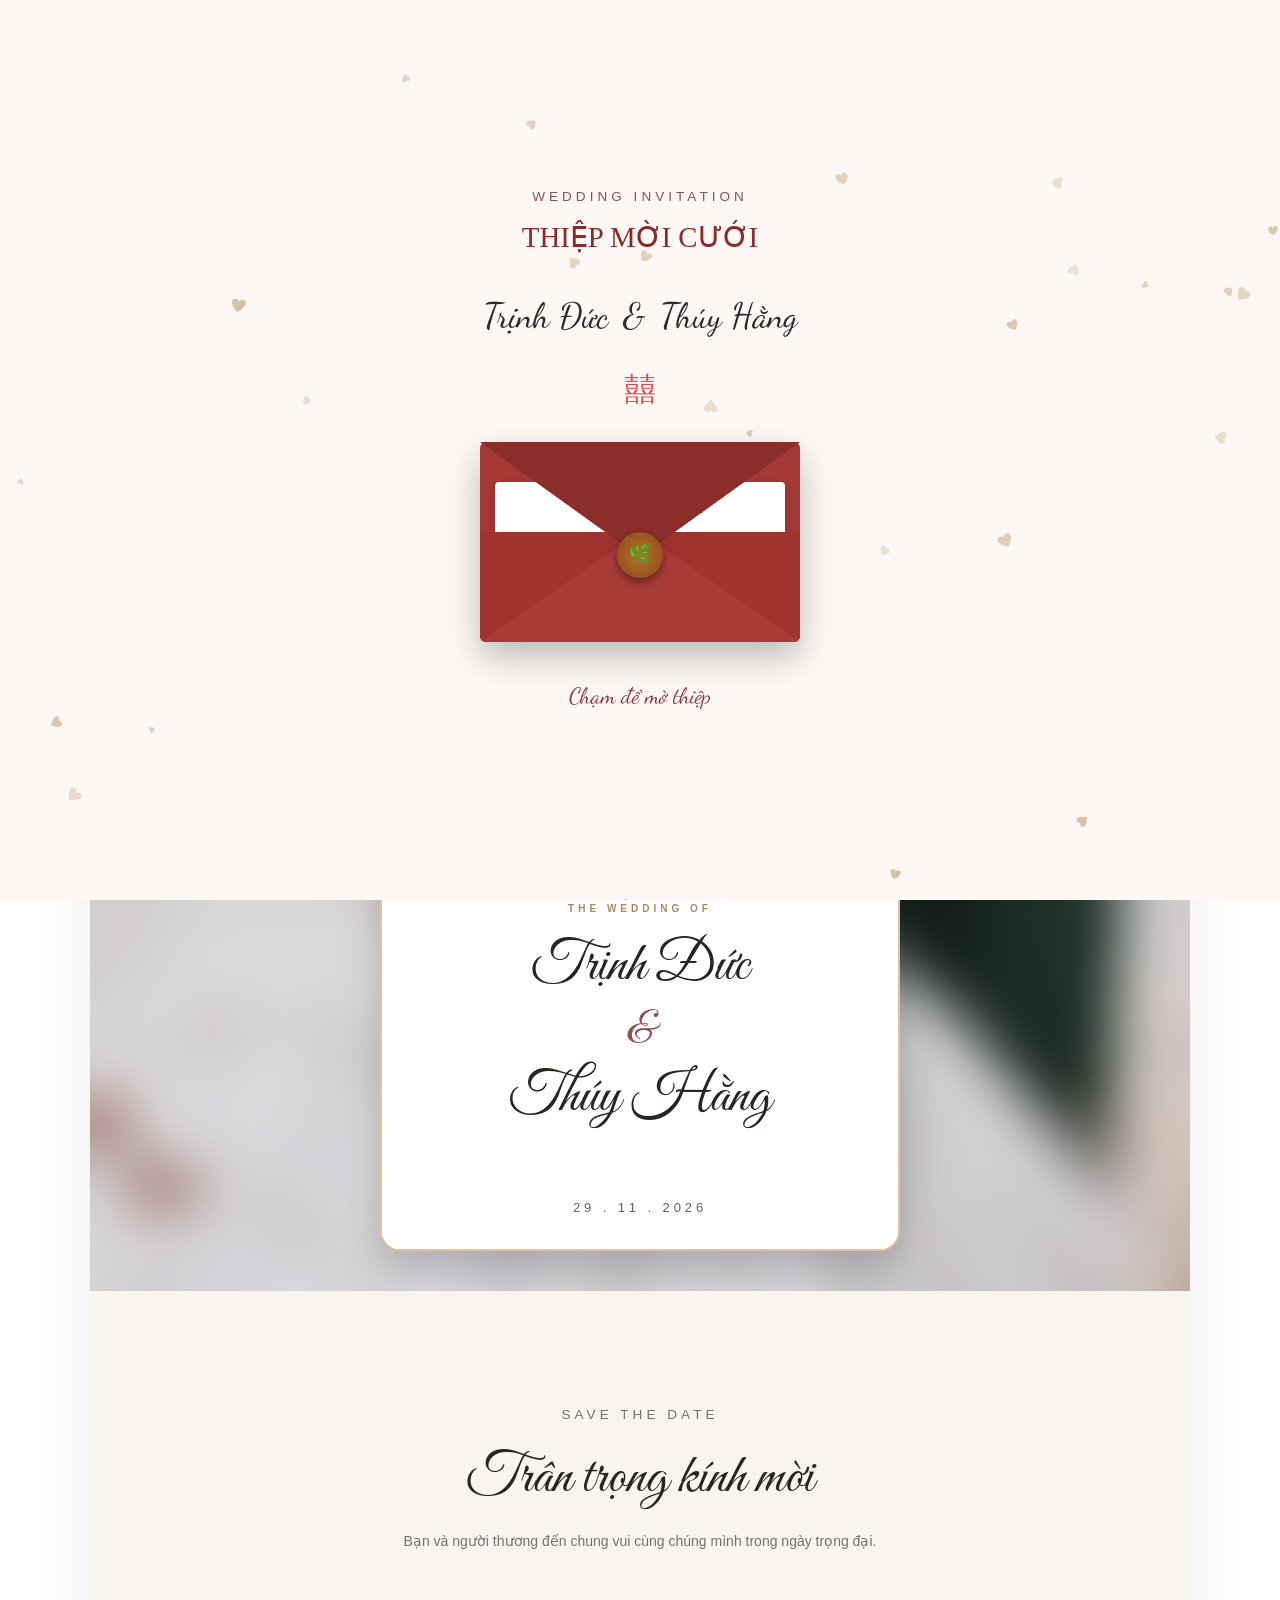
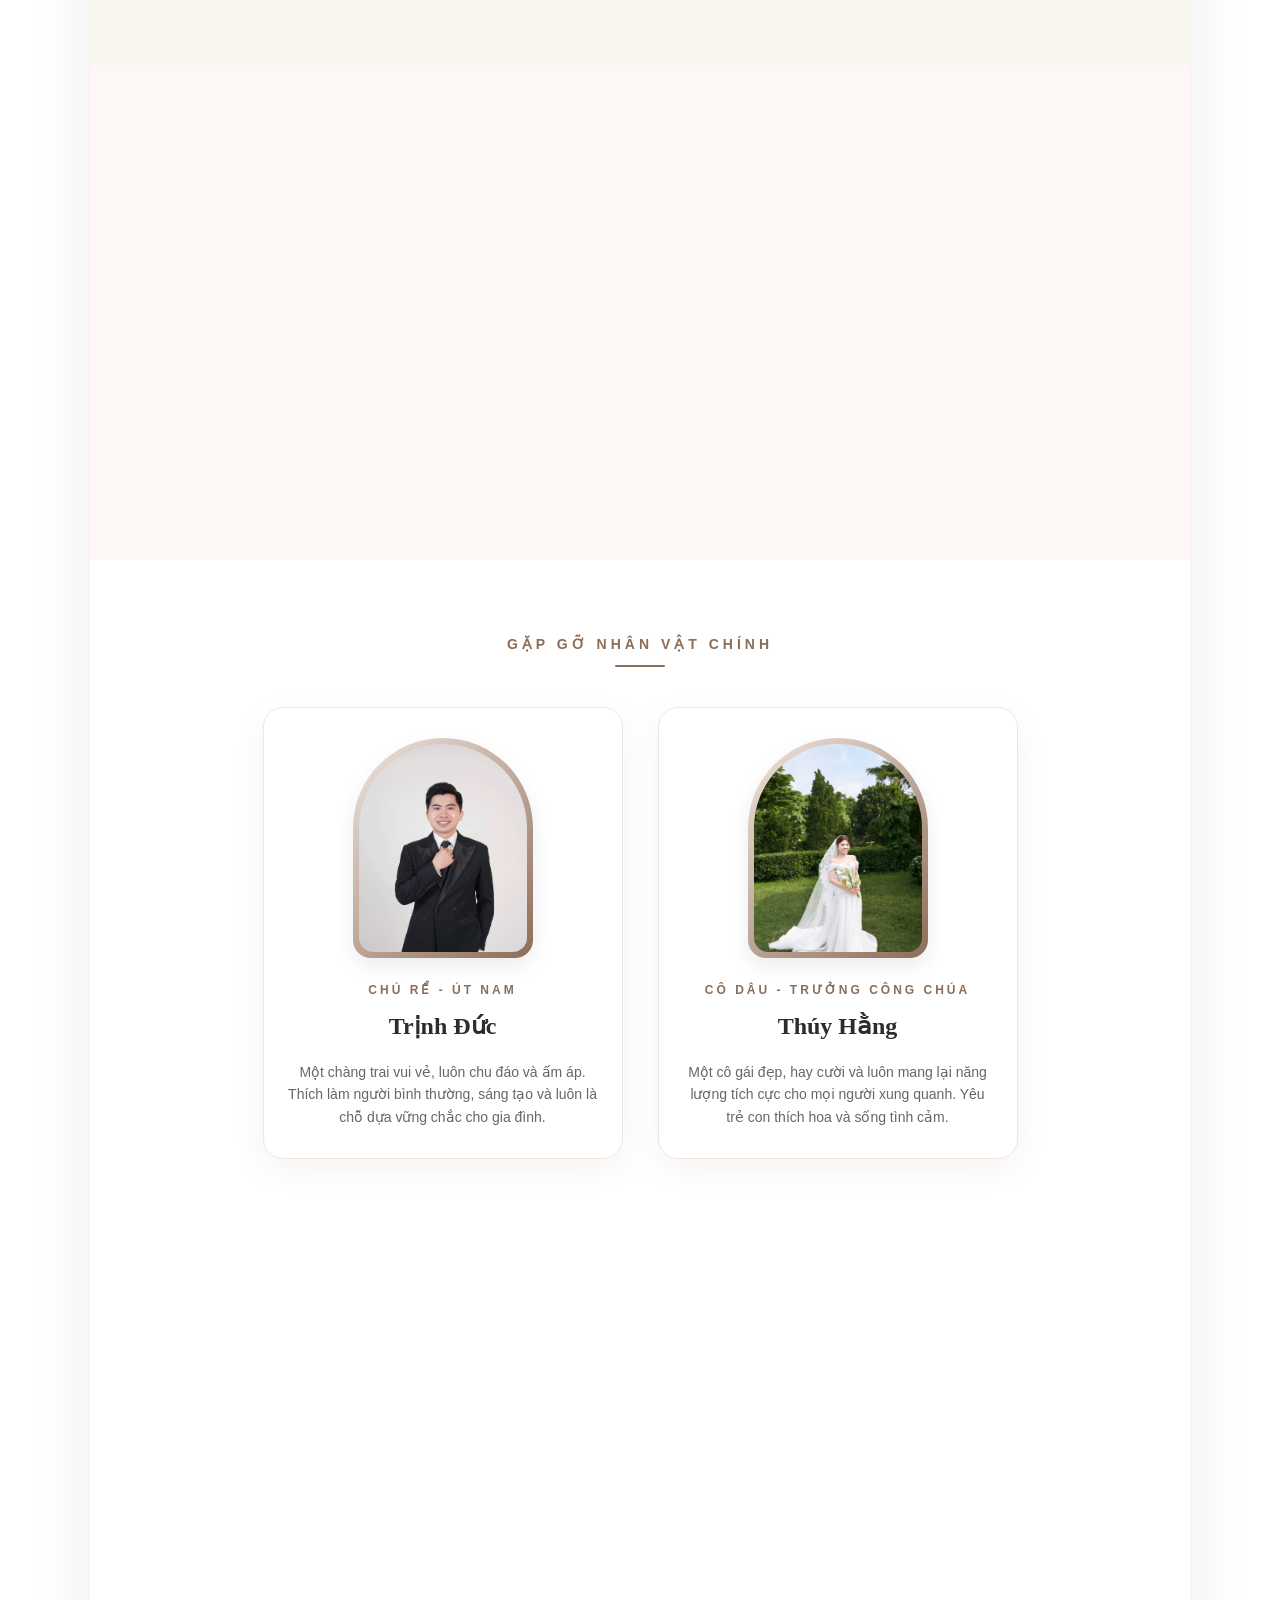
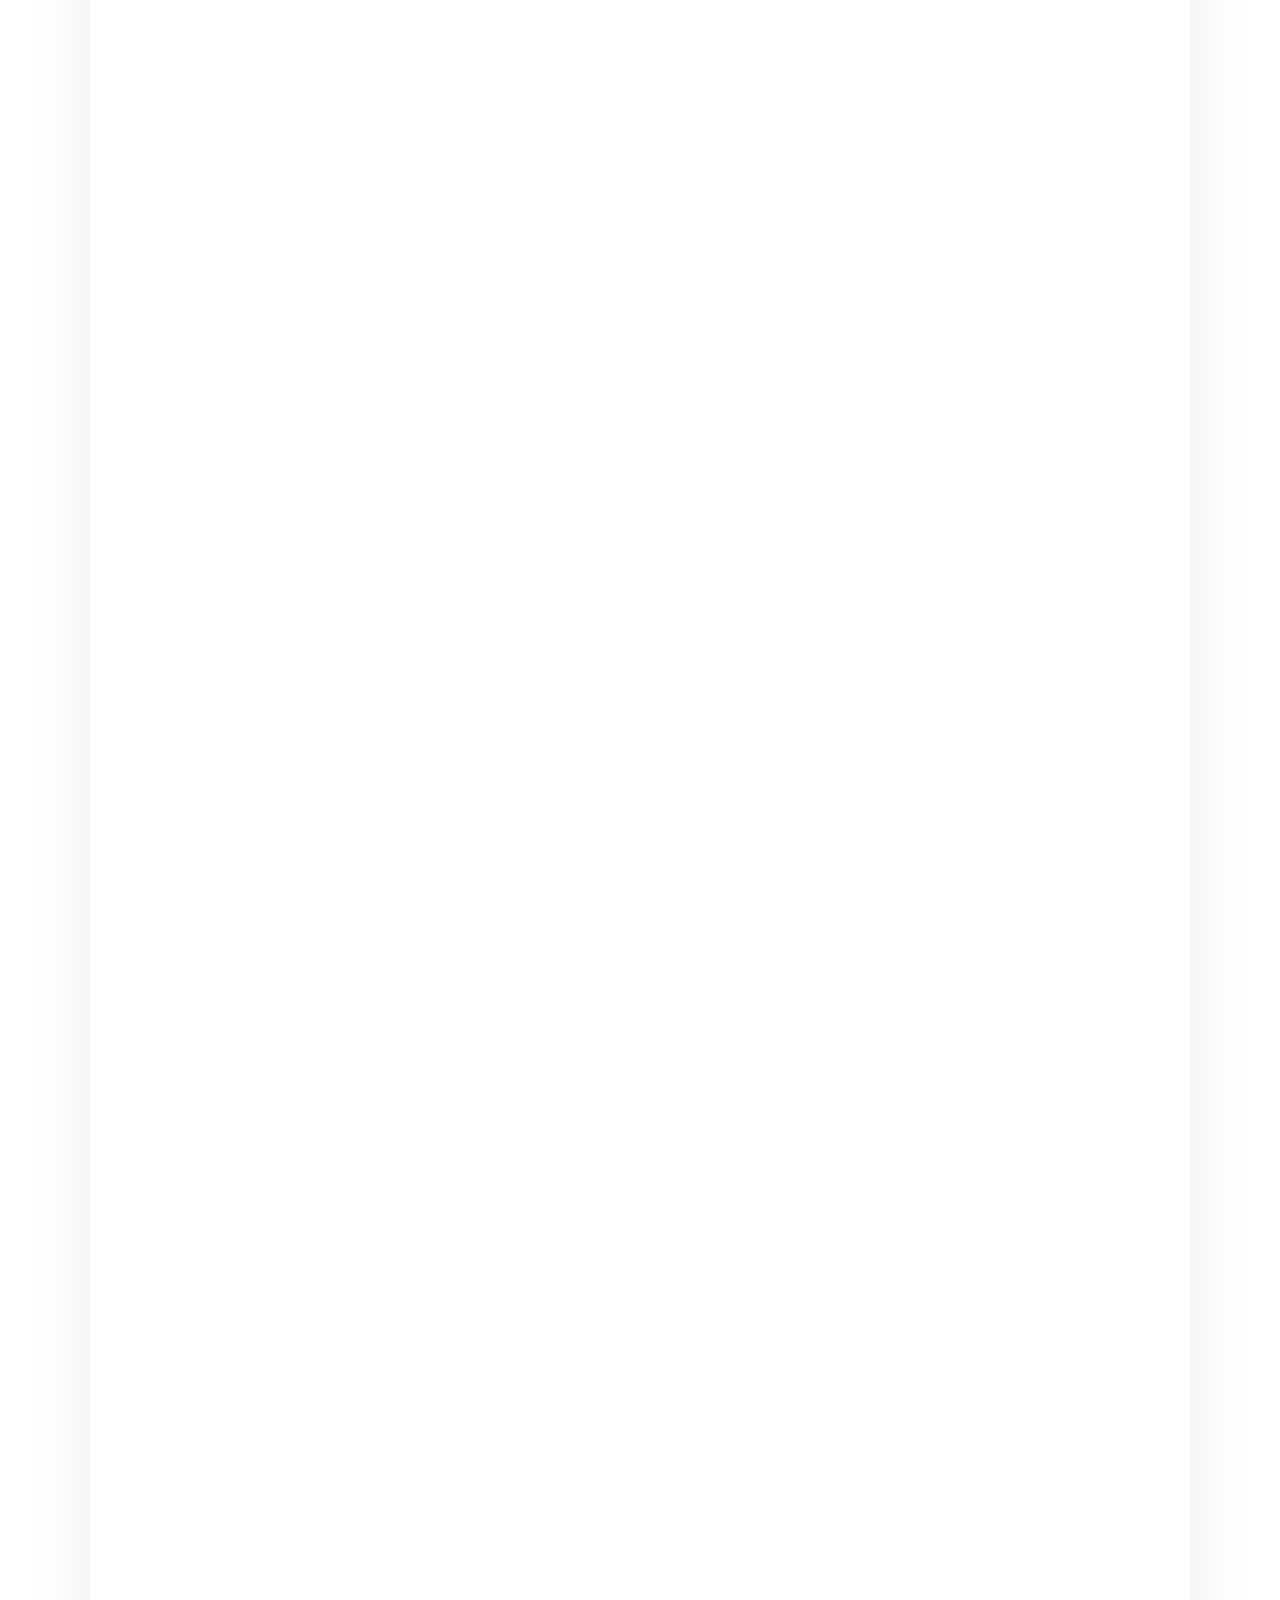
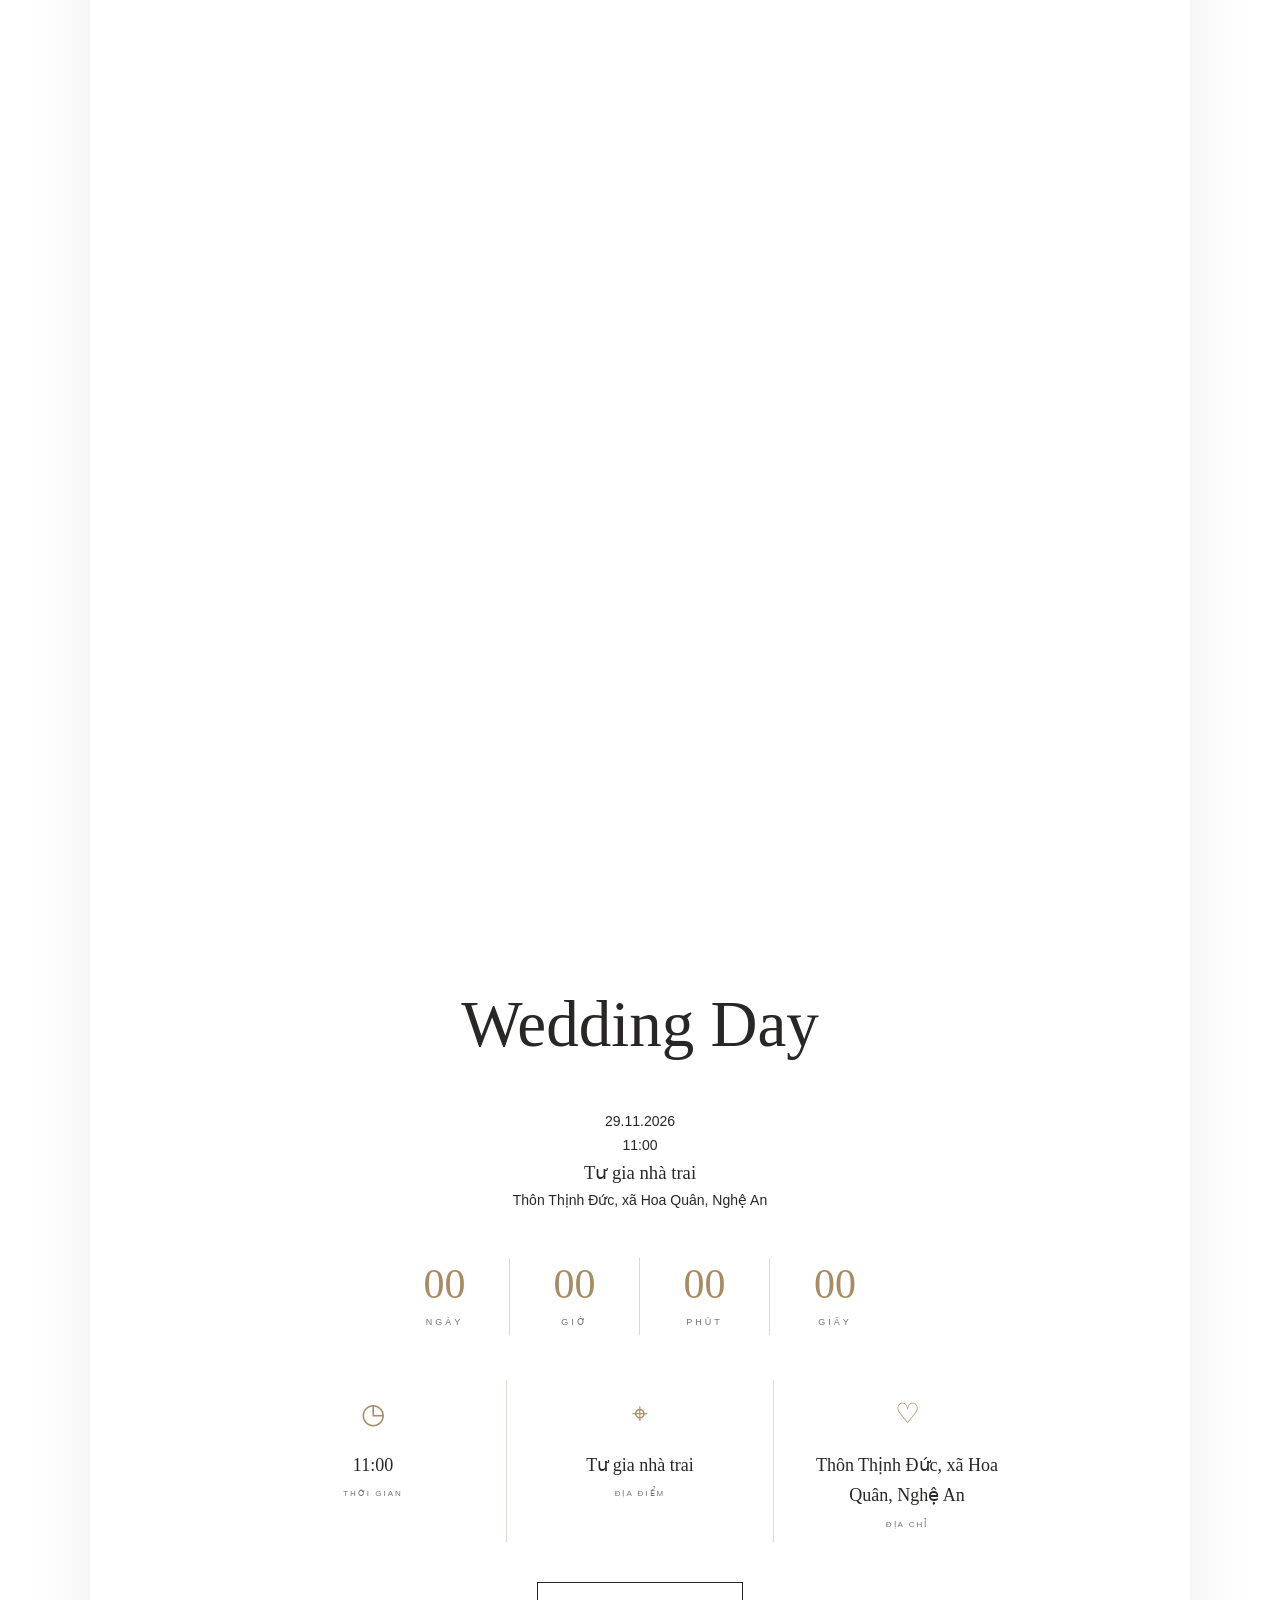
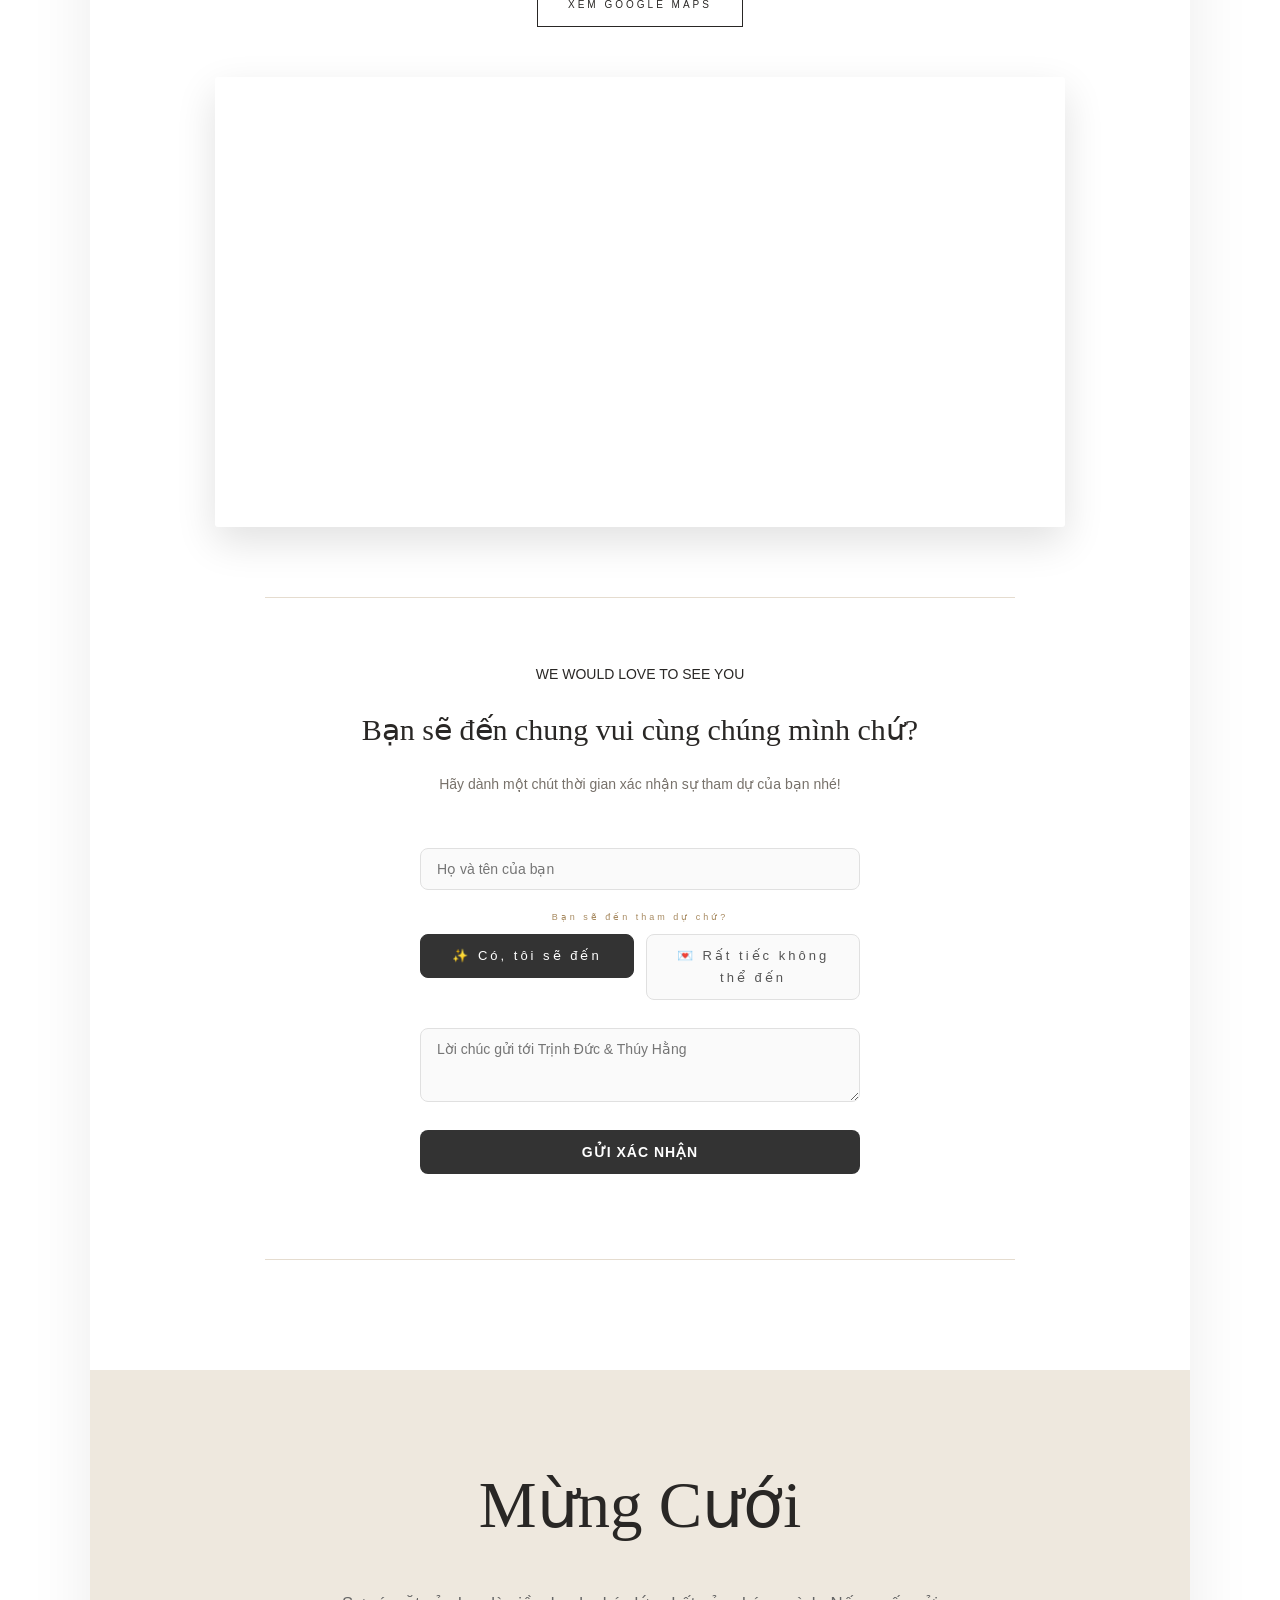
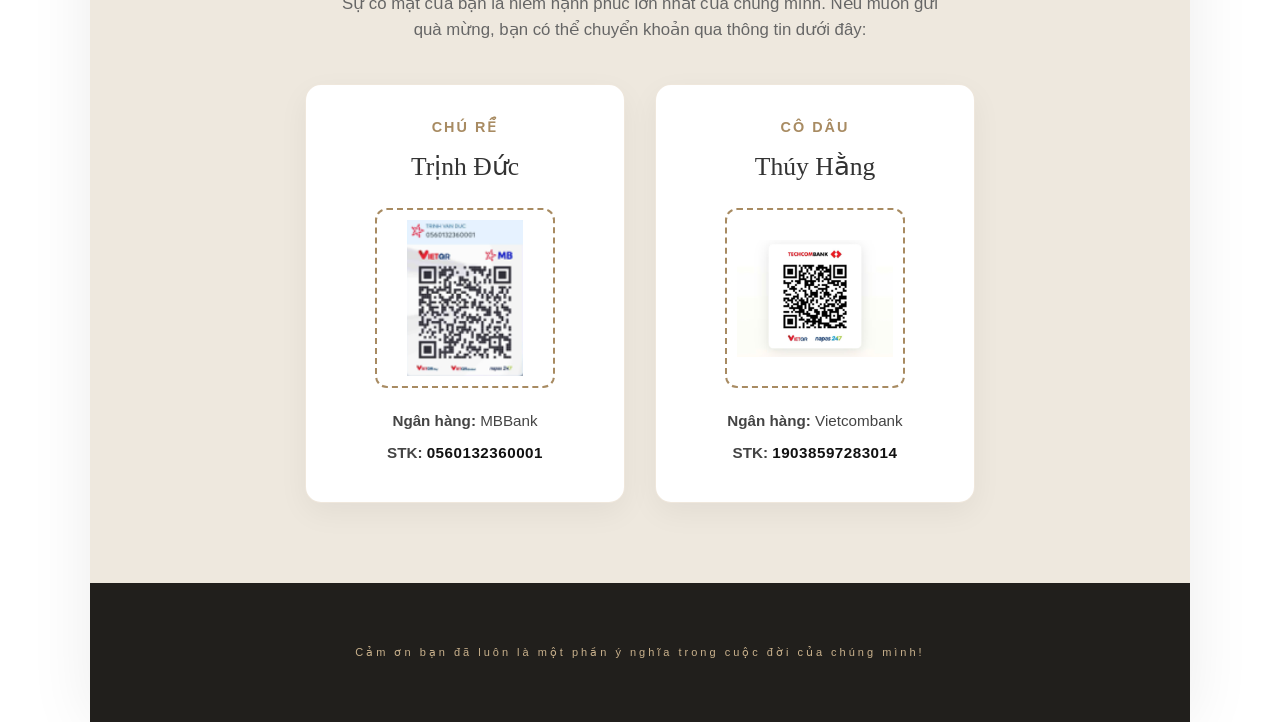
==== index.html @ ee11358a "Update index.html" ====
<!DOCTYPE html>
<html lang="vi">

<head>
    <meta charset="UTF-8">
    <meta name="viewport" content="width=device-width, initial-scale=1.0">
    <title>Trịnh Đức & Thúy Hằng</title>
    
    <!-- Link CSS chuẩn tĩnh cho GitHub Pages -->
    <link rel="stylesheet" href="./static/css/style.css">
    
    <!-- Google Fonts: Great Vibes & Dancing Script -->
    <link rel="preconnect" href="https://fonts.googleapis.com">
    <link rel="preconnect" href="https://fonts.gstatic.com" crossorigin>
    <link href="https://fonts.googleapis.com/css2?family=Dancing+Script:wght@600;700&family=Great+Vibes&display=swap" rel="stylesheet">
    
    <!-- Cấu hình hiển thị xem trước khi gửi link qua Zalo / Facebook -->
    <meta property="og:type" content="website">
    <meta property="og:title" content="Thiệp Mời Cưới - Trịnh Đức & Thúy Hằng">
    <meta property="og:description" content="Trân trọng kính mời bạn đến tham dự lễ cưới của chúng mình vào ngày 29.11.2026!">
    <meta property="og:image" content="https://trinhvanduc.github.io/thiep-cuoi/static/images/background.jpg">
</head>

<body>
    <!-- MÀN MỞ ĐẦU: BAO THƯ NIÊM PHONG SÁP -->
    <div class="envelope-overlay" id="envelopeOverlay">
        <canvas id="particle-canvas"></canvas>

        <div class="envelope-container">
            <p class="envelope-subtitle">WEDDING INVITATION</p>
            <h1 class="envelope-title">THIỆP MỜI CƯỚI</h1>

            <div class="envelope-names">
                <span>Trịnh Đức</span>
                <span class="and-symbol">&amp;</span>
                <span>Thúy Hằng</span>
            </div>

            <div class="double-happiness-icon">囍</div>

            <div class="envelope-box" id="envelopeBox">
                <div class="envelope-flap"></div>
                <div class="wax-seal">
                    <div class="seal-inner">🌿</div>
                </div>
                <div class="envelope-card">
                    <p>Trân trọng kính mời!</p>
                    <span class="heart-icon">💖💖</span>
                </div>
                <div class="envelope-pocket"></div>
            </div>

            <p class="tap-instruction">Chạm để mở thiệp</p>
        </div>
    </div>

    <!-- HERO SECTION -->
    <header class="hero-section">
        <!-- Nền mờ phía sau -->
        <div class="hero-blur-bg" style="background-image: url('./static/images/background.jpg');"></div>

        <div class="hero-container">
            <!-- Khung bọc ảnh chính -->
            <div class="hero-image-wrapper">
                <div class="floral-corner top-left">🌸</div>
                <div class="floral-corner top-right">🌸</div>

                <img src="./static/images/background.jpg" alt="Trịnh Đức & Thúy Hằng" class="hero-img">
            </div>

            <!-- Thẻ nội dung thông tin thiệp -->
            <div class="hero-text-card">
                <div class="zodiac-mascots">
                    <span class="mascot cat" title="Chú rể Kỷ Mão">🐱</span>
                    <span class="heart-icon">💖</span>
                    <span class="mascot snake" title="Cô dâu Tân Tỵ">🐍</span>
                </div>

                <p class="hero-subtitle">THE WEDDING OF</p>
                <h1 class="hero-title">
                    <span>Trịnh Đức</span>
                    <span class="ampersand">&amp;</span>
                    <span>Thúy Hằng</span>
                </h1>
                <div class="hero-divider"></div>
                <p class="hero-date">29 . 11 . 2026</p>
            </div>
        </div>
    </header>

    <!-- LỜI MỜI -->
    <section class="invitation-section">
        <div class="container text-center">
            <p class="envelope-subtitle scroll-reveal reveal-down delay-1">SAVE THE DATE</p>
            <h2 class="hero-title scroll-reveal reveal-up delay-2">Trân trọng kính mời</h2>
            <p class="hero-desc scroll-reveal reveal-left delay-3">
                Bạn và người thương đến chung vui cùng chúng mình trong ngày trọng đại.
            </p>
        </div>
    </section>

    <!-- CALENDAR SECTION -->
    <section class="wedding-calendar-section">
        <div class="container text-center">
            <div class="calendar-box scroll-reveal reveal-up delay-1">
                <div class="calendar-header">
                    <span class="calendar-title">Our wedding day</span>
                    <span class="calendar-month">Tháng 11</span>
                </div>

                <div class="calendar-grid">
                    <div class="day-name">CN</div>
                    <div class="day-name">T2</div>
                    <div class="day-name">T3</div>
                    <div class="day-name">T4</div>
                    <div class="day-name">T5</div>
                    <div class="day-name">T6</div>
                    <div class="day-name">T7</div>

                    <div class="day-number">1</div>
                    <div class="day-number">2</div>
                    <div class="day-number">3</div>
                    <div class="day-number">4</div>
                    <div class="day-number">5</div>
                    <div class="day-number">6</div>
                    <div class="day-number">7</div>

                    <div class="day-number">8</div>
                    <div class="day-number">9</div>
                    <div class="day-number">10</div>
                    <div class="day-number">11</div>
                    <div class="day-number">12</div>
                    <div class="day-number">13</div>
                    <div class="day-number">14</div>

                    <div class="day-number">15</div>
                    <div class="day-number">16</div>
                    <div class="day-number">17</div>
                    <div class="day-number">18</div>
                    <div class="day-number">19</div>
                    <div class="day-number">20</div>
                    <div class="day-number">21</div>

                    <div class="day-number">22</div>
                    <div class="day-number">23</div>
                    <div class="day-number">24</div>
                    <div class="day-number">25</div>
                    <div class="day-number">26</div>
                    <div class="day-number">27</div>
                    <div class="day-number">28</div>

                    <div class="day-number wedding-day">
                        <span>29</span>
                    </div>
                    <div class="day-number">30</div>
                    <div class="day-number"></div>
                </div>
            </div>
        </div>
    </section>
        <!-- KHỐI GIỚI THIỆU CÔ DÂU & CHÚ RỂ -->
    <div class="couple-section">
      <div class="couple-title">Gặp gỡ Nhân vật chính</div>
      
      <div class="couple-container">
        <!-- Chú rể -->
        <div class="couple-card">
          <div class="avatar-wrapper">
            <img src="./static/images/groom.jpg" alt="Chú rể Trịnh Đức" class="couple-avatar">
          </div>
          <div class="couple-role">Chú Rể - Út nam</div>
          <div class="couple-name">Trịnh Đức</div>
          <p class="couple-desc">
            Một chàng trai vui vẻ, luôn chu đáo và ấm áp. Thích làm người bình thường, sáng tạo và luôn là chỗ dựa vững chắc cho gia đình.
          </p>
        </div>
    
        <!-- Cô dâu -->
        <div class="couple-card">
          <div class="avatar-wrapper">
            <img src="./static/images/bride.jpg" alt="Cô dâu Thúy Hằng" class="couple-avatar">
          </div>
          <div class="couple-role">Cô Dâu - Trưởng công chúa</div>
          <div class="couple-name">Thúy Hằng</div>
          <p class="couple-desc">
            Một cô gái đẹp, hay cười và luôn mang lại năng lượng tích cực cho mọi người xung quanh. Yêu trẻ con thích hoa và sống tình cảm.
          </p>
        </div>
      </div>
    </div>

    <section class="love-story-section">

    <div class="love-story-inner">

        <p class="love-story-label">OUR LOVE STORY</p>

        <div class="love-story-line"></div>

        <h2 class="love-story-title">
            Câu chuyện của chúng mình
        </h2>

        <p class="love-story-text">
            Từ một cuộc gặp gỡ nhờ duyên phận,
            chúng mình đã cùng nhau đi qua
            những ngày tháng thật đẹp.
        </p>

        <p class="love-story-text">
            Và giờ đây, chúng mình quyết định
            đi tiếp đoạn đường còn lại của cuộc đời
            bên nhau.
        </p>

        <div class="love-story-symbol">♡</div>

    </div>

</section>

    <!-- ẢNH CÔ DÂU & CHÚ RỂ -->
    <section class="couple-photo">
        <img src="./static/images/couple.jpg" alt="Trịnh Đức & Thúy Hằng">
    </section>

    <!-- GALLERY -->
    <section class="gallery-section" id="gallery">
        <div class="container">
            <p class="section-subtitle">MEMORIES</p>
            <h2 class="section-title">Our Moments</h2>

            <div class="slideshow-container">
                <div class="slideshow-track">
                    <div class="slide"><img src="./static/images/gallery-1.jpg" alt="Khoảnh khắc 1"></div>
                    <div class="slide"><img src="./static/images/gallery-2.jpg" alt="Khoảnh khắc 2"></div>
                    <div class="slide"><img src="./static/images/gallery-3.jpg" alt="Khoảnh khắc 3"></div>
                    <div class="slide"><img src="./static/images/gallery-4.jpg" alt="Khoảnh khắc 4"></div>
                    <div class="slide"><img src="./static/images/gallery-5.jpg" alt="Khoảnh khắc 5"></div>
                    <div class="slide"><img src="./static/images/gallery-6.jpg" alt="Khoảnh khắc 6"></div>
                </div>

                <button class="slide-btn prev-btn" id="prevSlide">&#10094;</button>
                <button class="slide-btn next-btn" id="nextSlide">&#10095;</button>
                <div class="slideshow-dots" id="slideDots"></div>
            </div>
        </div>
    </section>

    <!-- THÔNG TIN ĐÁM CƯỚI -->
    <section>
        <h2>Wedding Day</h2>
        <p>29.11.2026</p>
        <p>11:00</p>
        <h3>Tư gia nhà trai</h3>
        <p>Thôn Thịnh Đức, xã Hoa Quân, Nghệ An</p>

        <!-- COUNTDOWN -->
        <div class="countdown" data-date="2026-11-29T11:00:00+07:00">
            <div>
                <span id="days">00</span>
                <small>NGÀY</small>
            </div>
            <div>
                <span id="hours">00</span>
                <small>GIỜ</small>
            </div>
            <div>
                <span id="minutes">00</span>
                <small>PHÚT</small>
            </div>
            <div>
                <span id="seconds">00</span>
                <small>GIÂY</small>
            </div>
        </div>

        <div class="venue-info">
            <div class="venue-item">
                <span class="venue-icon">◷</span>
                <strong>11:00</strong>
                <small>THỜI GIAN</small>
            </div>
            <div class="venue-item">
                <span class="venue-icon">⌖</span>
                <strong>Tư gia nhà trai</strong>
                <small>ĐỊA ĐIỂM</small>
            </div>
            <div class="venue-item">
                <span class="venue-icon">♡</span>
                <strong>Thôn Thịnh Đức, xã Hoa Quân, Nghệ An</strong>
                <small>ĐỊA CHỈ</small>
            </div>
        </div>

        <a href="https://maps.app.goo.gl/r1ev92EYNdfGbVeb6" target="_blank" rel="noopener noreferrer" class="map-button">XEM GOOGLE MAPS</a>

        <div class="map-container">
            <iframe src="https://www.google.com/maps/embed?pb=!1m13!1m8!1m3!1d472.18695833668085!2d105.3053554!3d18.7760513!3m2!1i1024!2i768!4f13.1!3m2!1m1!2zMTjCsDQ2JzMzLjgiTiAxMDXCsDE4JzE4LjUiRQ!5e0!3m2!1svi!2s!4v1790695305399!5m2!1svi!2s" width="600" height="450" style="border:0;" allowfullscreen="" loading="lazy" referrerpolicy="strict-origin-when-cross-origin"></iframe>
        </div>

        <div class="rsvp-invitation">
            <p class="section-label">WE WOULD LOVE TO SEE YOU</p>
            <h3>Bạn sẽ đến chung vui cùng chúng mình chứ?</h3>
            <p>Hãy dành một chút thời gian xác nhận sự tham dự của bạn nhé!</p>
            <form id="rsvpForm" class="wedding-form">
                <div class="form-group">
                    <input type="text" id="guestName" placeholder="Họ và tên của bạn" required>
                </div>
            
                <div class="form-group">
                    <label class="form-label">Bạn sẽ đến tham dự chứ?</label>
                    <div class="radio-tile-group">
                        <label class="radio-tile">
                            <input type="radio" name="attendance" value="Có, tôi sẽ đến" checked required>
                            <div class="tile-content">
                                <span>✨ Có, tôi sẽ đến</span>
                            </div>
                        </label>
                        <label class="radio-tile">
                            <input type="radio" name="attendance" value="Rất tiếc không thể đến">
                            <div class="tile-content">
                                <span>💌 Rất tiếc không thể đến</span>
                            </div>
                        </label>
                    </div>
                </div>
            
                <div class="form-group">
                    <textarea id="guestMessage" rows="3" placeholder="Lời chúc gửi tới Trịnh Đức & Thúy Hằng"></textarea>
                </div>
            <button type="submit" id="btnSubmit" class="btn-wedding">GỬI XÁC NHẬN</button>
            </form>
        </div>
    <!-- Thông báo sau khi gửi thành công -->     
        <div id="thankYouMessage" style="display: none; text-align: center; margin-top: 20px; color: #2e7d32; font-weight: 500;">
            Cảm ơn bạn đã gửi xác nhận và lời chúc! ❤️
        </div>

        </section>

    <!-- MỪNG CƯỚI -->
    <section class="gift-section" id="gift">
        <div class="container">
            <h2 class="section-title">Mừng Cưới</h2>
            <p class="gift-subtitle">Sự có mặt của bạn là niềm hạnh phúc lớn nhất của chúng mình. Nếu muốn gửi quà mừng, bạn có thể chuyển khoản qua thông tin dưới đây:</p>

            <div class="gift-grid">
                <div class="gift-card">
                    <div class="gift-role">Chú Rể</div>
                    <h3 class="gift-name">Trịnh Đức</h3>
                    <div class="qr-box">
                        <img src="./static/images/qr_groom.png" alt="QR Chú rể" class="qr-code">
                    </div>
                    <div class="bank-info">
                        <p><strong>Ngân hàng:</strong> MBBank</p>
                        <p><strong>STK:</strong> <span class="account-num">0560132360001</span></p>
                    </div>
                </div>

                <div class="gift-card">
                    <div class="gift-role">Cô Dâu</div>
                    <h3 class="gift-name">Thúy Hằng</h3>
                    <div class="qr-box">
                        <img src="./static/images/qr_bride.png" alt="QR Cô dâu" class="qr-code">
                    </div>
                    <div class="bank-info">
                        <p><strong>Ngân hàng:</strong> Vietcombank</p>
                        <p><strong>STK:</strong> <span class="account-num">19038597283014</span></p>
                    </div>
                </div>
            </div>
        </div>
    </section>

    <footer>
        <p>Cảm ơn bạn đã luôn là một phần ý nghĩa trong cuộc đời của chúng mình!</p>
    </footer>

    <audio id="weddingMusic" loop>
        <source src="./static/music/wedding.mp3" type="audio/mpeg">
    </audio>

    <button id="musicButton" class="music-button" type="button" aria-label="Bật nhạc">♫</button>

    <script src="./static/js/main.js"></script>

    <script>
    document.getElementById('rsvpForm').addEventListener('submit', function(e) {
        e.preventDefault();
        
        const btn = document.getElementById('btnSubmit');
        btn.innerText = 'ĐANG GỬI...';
        btn.disabled = true;
    
        const FORM_ID = '1FAIpQLSfMULUPTZT-agwkSXx5fhI9UOURirpOEYW1sugWIOfSFNz82w'; 
        const formUrl = `https://docs.google.com/forms/d/e/${FORM_ID}/formResponse`;
    
        const name = document.getElementById('guestName').value;
        const attendance = document.querySelector('input[name="attendance"]:checked').value;
        const message = document.getElementById('guestMessage').value;
    
        const formData = new URLSearchParams();
        formData.append('entry.1679970979', name);
        formData.append('entry.147494649', attendance);
        formData.append('entry.547125877', message);
    
        fetch(formUrl, {
            method: 'POST',
            mode: 'no-cors',
            headers: {
                'Content-Type': 'application/x-www-form-urlencoded'
            },
            body: formData.toString()
        }).then(() => {
            document.getElementById('rsvpForm').style.display = 'none';
            document.getElementById('thankYouMessage').style.display = 'block';
        }).catch(error => {
            console.error('Error:', error);
            alert('Có lỗi xảy ra, vui lòng thử lại sau!');
            btn.innerText = 'GỬI XÁC NHẬN';
            btn.disabled = false;
        });
    });
    </script>
    <!-- HIỆU ỨNG TRÁI TIM RƠI -->
    <div id="heart-container" style="position: fixed; top: 0; left: 0; width: 100%; height: 100%; pointer-events: none; z-index: 9999; overflow: hidden;"></div>
    
    <script>
    function createHeart() {
      const container = document.getElementById('heart-container');
      if (!container) return;
    
      const heart = document.createElement('div');
      heart.classList.add('falling-heart');
      
      // Danh sách các biểu tượng trái tim đỏ/hồng ngọt ngào
      const hearts = ['❤️', '💖', '💕', '💗', '❣️'];
      heart.innerText = hearts[Math.floor(Math.random() * hearts.length)];
    
      // Kích thước ngẫu nhiên (12px - 24px)
      const size = Math.random() * 12 + 12;
      heart.style.fontSize = `${size}px`;
    
      // Vị trí xuất hiện ngẫu nhiên theo chiều ngang (0% - 100%)
      heart.style.left = `${Math.random() * 100}vw`;
    
      // Thời gian rơi ngẫu nhiên (4s - 8s)
      const duration = Math.random() * 4 + 4;
      heart.style.animationDuration = `${duration}s`;
    
      // Độ mờ ngẫu nhiên
      heart.style.opacity = Math.random() * 0.5 + 0.5;
    
      container.appendChild(heart);
    
      // Tự động xóa trái tim sau khi rơi xong để giải phóng bộ nhớ
      setTimeout(() => {
        heart.remove();
      }, duration * 1000);
    }
    
    // Tạo trái tim mới mỗi 400ms (khoảng 2.5 trái tim/giây)
    setInterval(createHeart, 400);
</script>
</body>
</html>
---- static/css/style.css ----
/* =====================================================
   THIỆP CƯỚI ONLINE
   STYLE: SANG TRỌNG - HIỆN ĐẠI
   ===================================================== */


/* =====================================================
   1. BIẾN MÀU SẮC
   ===================================================== */
/* Import phông chữ thanh lịch chuyên cho Thiệp cưới */
@import url('https://fonts.googleapis.com/css2?family=Cormorant+Garamond:ital,wght@0,400;0,600;1,400&family=Great+Vibes&family=Montserrat:wght@300;400;500&display=swap');

/* HIỆU ỨNG CUỘN HIỆN CHỮ */
.scroll-reveal {
    opacity: 0;
    transition: transform 1.2s cubic-bezier(0.16, 1, 0.3, 1), opacity 1.2s ease;
    will-change: transform, opacity;
}

.reveal-down { transform: translateY(-35px); }
.reveal-up { transform: translateY(35px); }

.scroll-reveal.active {
    opacity: 1 !important;
    transform: translateY(0) !important;
}

.delay-1 { transition-delay: 0.25s; }
:root {
    --ivory: #f8f5ef;
    --cream: #eee8de;
    --white: #ffffff;

    --text: #292725;
    --text-light: #77716a;

    --gold: #a88b62;
    --gold-light: #c9b18c;

    --dark: #211f1c;
}


/* =====================================================
   2. RESET
   ===================================================== */

* {
    margin: 0;
    padding: 0;
    box-sizing: border-box;
}

html {
    scroll-behavior: smooth;
}

body {
    background: var(--ivory);
    color: var(--text);

    font-family: Arial, sans-serif;

    line-height: 1.7;
}


/* =====================================================
   3. TYPOGRAPHY
   ===================================================== */

h1,
h2,
h3 {
    font-family: Georgia, "Times New Roman", serif;
    font-weight: 400;
}

h1 {
    font-size: clamp(55px, 10vw, 110px);
}

h2 {
    font-size: clamp(38px, 6vw, 65px);
}

p {
    font-size: 14px;
}


/* =====================================================
   4. TRANG CHÍNH
   ===================================================== */

body {
    max-width: 1100px;
    margin: 0 auto;

    background: var(--white);

    box-shadow:
        0 0 60px rgba(0, 0, 0, 0.08);
}


/* =====================================================
   HERO BANNER - NỀN NGHỆ THUẬT & LINH VẬT MẸO - RẮN
   ===================================================== */

.hero-section {
    position: relative;
    padding: 40px 15px;
    display: flex;
    justify-content: center;
    align-items: center;
    min-height: 100vh;
    overflow: hidden;
}

/* Nền mờ nghệ thuật xóa bỏ 2 vệt màu đen */
.hero-blur-bg {
    position: absolute;
    inset: -20px; /* Mở rộng lề để mờ tràn viền */
    background-size: cover;
    background-position: center;
    filter: blur(25px) brightness(0.9);
    transform: scale(1.1); /* Tránh lộ mép trắng khi blur */
    z-index: 1;
}

/* Container chính */
.hero-container {
    position: relative;
    z-index: 2;
    width: 100%;
    max-width: 520px; /* Bóp gọn tỉ lệ vừa vặn cho ảnh chân dung */
    margin: 0 auto;
    border-radius: 20px;
    overflow: hidden;
    box-shadow: 0 20px 40px rgba(0, 0, 0, 0.2);
    background: #ffffff;
    border: 2px solid #e0c398; /* Viền vàng đồng sang trọng */
}

/* Khung bọc ảnh */
.hero-image-wrapper {
    position: relative;
    width: 100%;
    background-color: transparent;
    display: flex;
    justify-content: center;
    align-items: center;
    overflow: hidden;
}

.hero-img {
    width: 100%;
    height: auto;
    display: block;
    object-fit: contain;
}

/* Trang trí hoa góc khung ảnh */
.floral-corner {
    position: absolute;
    font-size: 1.8rem;
    z-index: 3;
    pointer-events: none;
    filter: drop-shadow(0 2px 5px rgba(0,0,0,0.2));
}

.floral-corner.top-left { top: 10px; left: 15px; }
.floral-corner.top-right { top: 10px; right: 15px; }

/* Thẻ nội dung phía dưới */
.hero-text-card {
    padding: 25px 20px 30px;
    text-align: center;
    background: #ffffff;
    position: relative;
    z-index: 3;
}

/* Biểu tượng Linh vật Chibi Mèo & Rắn */
.zodiac-mascots {
    display: flex;
    justify-content: center;
    align-items: center;
    gap: 12px;
    margin-bottom: 10px;
    font-size: 1.8rem;
}

.zodiac-mascots .mascot {
    display: inline-block;
    transition: transform 0.3s ease;
    cursor: pointer;
}

.zodiac-mascots .mascot:hover {
    transform: scale(1.25) rotate(8deg);
}

.zodiac-mascots .heart-icon {
    font-size: 1.2rem;
    animation: heartBeat 1.5s infinite ease-in-out;
}

.hero-subtitle {
    font-size: 10px;
    letter-spacing: 4px;
    color: #a88b62;
    font-weight: 600;
    margin-bottom: 8px;
}

/* =====================================================
   FONT CHỮ VIẾT TAY NGHỆ THUẬT CHO TÊN CHÚ RỂ & CÔ DÂU
   ===================================================== */

.hero-title {
    font-family: 'Great Vibes', 'Dancing Script', cursive; /* Font chữ uốn lượn lãng mạn */
    font-size: clamp(38px, 6vw, 56px); /* Cỡ chữ nét bay bổng */
    color: #2a2521;
    line-height: 1.4;
    font-weight: 400;
    margin: 10px 0;
}

/* Đưa tên Chú rể và Cô dâu thành 2 dòng riêng như mẫu */
.hero-title span.name {
    display: block;
    letter-spacing: 1px;
}

/* Ký tự & nối ở giữa */
.hero-title .ampersand {
    display: block;
    font-family: 'Great Vibes', cursive;
    color: #8c5353;
    font-size: 0.8em;
    margin: -5px 0;
}

.hero-date {
    font-size: 12px;
    letter-spacing: 3px;
    color: #66605b;
}

/* Animation nhịp đập cho trái tim giữa Mèo & Rắn */
@keyframes heartBeat {
    0%, 100% { transform: scale(1); }
    50% { transform: scale(1.2); }
}

/* Tối ưu điện thoại */
@media (max-width: 600px) {
    .hero-section {
        padding: 20px 10px;
    }
    .hero-container {
        max-width: 100%;
        border-radius: 16px;
    }
    .zodiac-mascots {
        font-size: 1.5rem;
    }
}


/* =====================================================
   6. SECTION CHUNG
   ===================================================== */

section {
    padding: 110px 10%;

    text-align: center;
}

section h2 {
    margin-bottom: 30px;
}


/* =====================================================
   7. LỜI MỜI
   ===================================================== */

section:nth-of-type(1) {
    background: var(--ivory);
}

section:nth-of-type(1)::before {

    display: block;

    color: var(--gold);

    font-size: 10px;

    letter-spacing: 5px;

    margin-bottom: 20px;
}

section:nth-of-type(1) p {
    max-width: 600px;

    margin: auto;

    color: var(--text-light);

    line-height: 2;
}



/* =====================================================
   9. WEDDING DAY
   ===================================================== */

section:nth-of-type(3) {
    position: relative;

    background: var(--cream);

    overflow: hidden;
}

section:nth-of-type(3)::before {
    content: "";

    position: absolute;

    top: 0;
    left: 0;

    width: 100%;
    height: 5px;

    background: var(--gold);
}

section:nth-of-type(3)::after {
    content: "20";

    position: absolute;

    right: -50px;
    bottom: -100px;

    font-family: Georgia, serif;

    font-size: 300px;

    color: rgba(168, 139, 98, 0.08);

    pointer-events: none;
}

section:nth-of-type(3) h2 {
    margin-bottom: 35px;
}

section:nth-of-type(3) p:first-of-type {
    font-family: Georgia, serif;

    font-size: 55px;

    color: var(--gold);

    margin-bottom: 5px;
}

section:nth-of-type(3) p:nth-of-type(2) {
    font-size: 14px;

    letter-spacing: 3px;

    margin-bottom: 25px;
}

section:nth-of-type(3) h3 {
    font-size: 27px;

    margin-bottom: 10px;
}

section:nth-of-type(3) p:nth-of-type(3) {
    color: var(--text-light);

    margin-bottom: 30px;
}


/* =====================================================
   10. GOOGLE MAP
   ===================================================== */

section a {
    display: inline-block;

    padding: 13px 30px;

    border: 1px solid var(--text);

    color: var(--text);

    text-decoration: none;

    font-size: 10px;

    letter-spacing: 3px;

    transition: 0.3s ease;
}

section a:hover {
    background: var(--text);

    color: white;
}


/* =====================================================
   11. FOOTER
   ===================================================== */

footer {
    padding: 60px 20px;

    text-align: center;

    background: var(--dark);

    color: white;
}

footer p {
    color: var(--gold-light);

    letter-spacing: 3px;

    font-size: 11px;
}


/* =====================================================
   12. MOBILE
   ===================================================== */

@media (max-width: 600px) {

    body {
        width: 100%;

        box-shadow: none;
    }

    header {
        min-height: 100svh;

        padding: 25px;
    }

    header::before {
        inset: 15px;
    }

    header p:first-child {
        font-size: 9px;

        letter-spacing: 4px;
    }

    header h1 {
        font-size: 58px;
    }

    header p:last-child {
        font-size: 10px;

        letter-spacing: 5px;
    }

    section {
        padding: 80px 25px;
    }

    section:nth-of-type(3) p:first-of-type {
        font-size: 45px;
    }

    section:nth-of-type(3)::after {
        font-size: 200px;
    }
}

/* =====================================================
   COUNTDOWN
   ===================================================== */

.countdown {
    display: flex;
    justify-content: center;
    align-items: center;

    gap: 0;

    margin: 45px auto 40px;
    max-width: 650px;
}

.countdown > div {
    min-width: 130px;
    padding: 5px 25px;

    text-align: center;

    border-right: 1px solid
        rgba(168, 139, 98, 0.35);
}

.countdown > div:last-child {
    border-right: none;
}

.countdown span {
    display: block;

    font-family:
        Georgia,
        "Times New Roman",
        serif;

    font-size: 42px;

    color: var(--gold);

    line-height: 1;

    margin-bottom: 10px;
}

.countdown small {
    display: block;

    font-size: 9px;

    letter-spacing: 3px;

    color: var(--text-light);
}


/* =====================================================
   COUNTDOWN - MOBILE
   ===================================================== */

@media (max-width: 600px) {

    .countdown {
        width: 100%;
        margin: 35px auto;

    }

    .countdown > div {
        min-width: 0;
        flex: 1;

        padding: 5px 8px;
    }

    .countdown span {
        font-size: 30px;
    }

    .countdown small {
        font-size: 7px;
        letter-spacing: 1.5px;
    }
}

/* =====================================================
   SCROLL REVEAL
   ===================================================== */

section,
footer {
    opacity: 0;
    transform: translateY(35px);

    transition:
        opacity 0.9s ease,
        transform 0.9s ease;
}

section.show,
footer.show {
    opacity: 1;
    transform: translateY(0);
}

/* =====================================================
   COUPLE PHOTO
   ===================================================== */

.couple-photo {
    padding: 90px 10%;
    background: var(--white);
}

.couple-photo img {
    display: block;

    width: 100%;
    max-width: 700px;

    height: auto;

    margin: auto;

    object-fit: contain;

    border-radius: 2px;

    box-shadow:
        0 20px 50px rgba(0, 0, 0, 0.12);
}



/* =====================================================
   VENUE INFO
   ===================================================== */

.venue-info {
    display: flex;
    justify-content: center;

    max-width: 800px;

    margin: 45px auto 35px;
}

.venue-item {
    flex: 1;

    padding: 10px 25px;

    border-right: 1px solid
        rgba(168, 139, 98, 0.3);

    display: flex;
    flex-direction: column;
    align-items: center;
}

.venue-item:last-child {
    border-right: none;
}

.venue-icon {
    font-family: Georgia, serif;

    font-size: 28px;

    color: var(--gold);

    margin-bottom: 12px;
}

.venue-item strong {
    font-family: Georgia, serif;

    font-size: 18px;

    font-weight: 400;

    margin-bottom: 7px;
}

.venue-item small {
    font-size: 8px;

    letter-spacing: 2px;

    color: var(--text-light);
}


/* =====================================================
   MAP BUTTON
   ===================================================== */

.map-button {
    margin-top: 5px;

    min-width: 200px;

    text-align: center;
}


/* =====================================================
   VENUE - MOBILE
   ===================================================== */

@media (max-width: 600px) {

    .venue-info {
        flex-direction: column;

        margin: 35px auto;
    }

    .venue-item {
        padding: 20px 10px;

        border-right: none;

        border-bottom: 1px solid
            rgba(168, 139, 98, 0.25);
    }

    .venue-item:last-child {
        border-bottom: none;
    }

    .venue-item strong {
        font-size: 17px;

        max-width: 280px;
    }

    .map-button {
        margin-top: 10px;
    }
}

/* =====================================================
   GOOGLE MAP
   ===================================================== */

.map-container {
    width: 100%;
    max-width: 850px;

    margin: 50px auto 0;

    overflow: hidden;

    border-radius: 3px;

    box-shadow:
        0 15px 40px rgba(0, 0, 0, 0.12);
}

.map-container iframe {
    display: block;

    width: 100%;

    filter: grayscale(15%);
}


/* =====================================================
   GOOGLE MAP - MOBILE
   ===================================================== */

@media (max-width: 600px) {

    .map-container {
        margin-top: 40px;
    }

    .map-container iframe {
        height: 300px;
    }
}

/* =====================================================
   MUSIC BUTTON
   ===================================================== */

.music-button {
    position: fixed;

    right: 25px;
    bottom: 25px;

    width: 52px;
    height: 52px;

    border-radius: 50%;

    border: 1px solid var(--gold);

    background: rgba(255, 255, 255, 0.92);

    color: var(--gold);

    font-size: 20px;

    cursor: pointer;

    z-index: 999;

    box-shadow:
        0 8px 25px rgba(0, 0, 0, 0.15);

    transition:
        transform 0.3s ease,
        background 0.3s ease;
}

.music-button:hover {
    transform: scale(1.08);
}

.music-button.playing {
    animation: musicRotate 4s linear infinite;
}

@keyframes musicRotate {

    from {
        transform: rotate(0deg);
    }

    to {
        transform: rotate(360deg);
    }

}


/* =====================================================
   MUSIC - MOBILE
   ===================================================== */

@media (max-width: 600px) {

    .music-button {
        width: 46px;
        height: 46px;

        right: 18px;
        bottom: 18px;

        font-size: 17px;
    }

}

/* =====================================================
   RSVP PAGE
   ===================================================== */

.rsvp-page {
    min-height: 100vh;

    opacity: 1;
    transform: none;

    padding: 100px 25px;

    background: var(--ivory);
}

.rsvp-page h1 {
    margin-bottom: 25px;
}

.rsvp-intro {
    max-width: 550px;

    margin: 0 auto 50px;

    color: var(--text-light);

    line-height: 2;
}


/* =====================================================
   RSVP FORM
   ===================================================== */

.rsvp-form {
    width: 100%;
    max-width: 550px;

    margin: auto;

    text-align: left;
}

.form-group {
    margin-bottom: 25px;
}

.form-group label {
    display: block;

    margin-bottom: 8px;

    font-size: 9px;

    letter-spacing: 3px;

    color: var(--gold);
}

.form-group input,
.form-group select,
.form-group textarea {
    width: 100%;

    padding: 15px;

    border: 1px solid #ddd5ca;

    background: white;

    color: var(--text);

    font-family: Arial, sans-serif;

    font-size: 14px;

    outline: none;

    transition: border-color 0.3s ease;
}

.form-group input:focus,
.form-group select:focus,
.form-group textarea:focus {
    border-color: var(--gold);
}

.form-group textarea {
    resize: vertical;
}


/* =====================================================
   RSVP BUTTON
   ===================================================== */

.rsvp-button {
    display: block;

    width: 100%;

    padding: 16px;

    border: 1px solid var(--text);

    background: var(--text);

    color: white;

    font-size: 10px;

    letter-spacing: 3px;

    cursor: pointer;

    transition: 0.3s ease;
}

.rsvp-button:hover {
    background: var(--gold);

    border-color: var(--gold);
}


/* =====================================================
   BACK BUTTON
   ===================================================== */

.back-button {
    display: inline-block;

    margin-top: 35px;

    color: var(--text);

    text-decoration: none;

    font-size: 9px;

    letter-spacing: 2px;
}


/* =====================================================
   RSVP MOBILE
   ===================================================== */

@media (max-width: 600px) {

    .rsvp-page {
        padding: 70px 20px;
    }

    .rsvp-page h1 {
        font-size: 45px;
    }

}

/* =====================================================
   RSVP SUCCESS MESSAGE
   ===================================================== */

.success-message {
    max-width: 550px;

    margin: 0 auto 40px;

    padding: 50px 30px;

    border-top: 1px solid
        rgba(168, 139, 98, 0.35);

    border-bottom: 1px solid
        rgba(168, 139, 98, 0.35);

    background: rgba(255, 255, 255, 0.7);

    text-align: center;

    animation: successFadeIn 0.7s ease;
}


/* DẤU TÍCH */

.success-message span {
    display: block;

    width: 52px;
    height: 52px;

    margin: 0 auto 25px;

    border: 1px solid var(--gold);

    border-radius: 50%;

    color: var(--gold);

    font-family: Georgia, serif;

    font-size: 25px;

    line-height: 50px;
}


/* TIÊU ĐỀ */

.success-title {
    margin-bottom: 10px;

    font-family:
        Georgia,
        "Times New Roman",
        serif;

    font-size: 30px !important;

    color: var(--text);

    line-height: 1.4;
}


/* NỘI DUNG */

.success-message p:not(.success-title):not(.success-note) {
    color: var(--text-light);

    font-size: 13px;

    line-height: 1.9;
}


/* LỜI NHẮN CUỐI */

.success-note {
    margin-top: 25px;

    color: var(--gold);

    font-family:
        Georgia,
        "Times New Roman",
        serif;

    font-size: 15px;

    font-style: italic;

    line-height: 1.8;
}


/* HIỆU ỨNG */

@keyframes successFadeIn {

    from {
        opacity: 0;

        transform: translateY(15px);
    }

    to {
        opacity: 1;

        transform: translateY(0);
    }

}


/* MOBILE */

@media (max-width: 600px) {

    .success-message {
        padding: 45px 20px;
    }

    .success-title {
        font-size: 27px !important;
    }

    .success-note {
        font-size: 14px;
    }

}

/* =====================================================
   RSVP INVITATION - TRANG CHỦ
   ===================================================== */

.rsvp-invitation {
    max-width: 750px;

    margin: 70px auto 0;

    padding: 65px 30px;

    text-align: center;

    border-top: 1px solid
        rgba(168, 139, 98, 0.3);

    border-bottom: 1px solid
        rgba(168, 139, 98, 0.3);
}

.rsvp-invitation .section-label {
    margin-bottom: 18px;
}

.rsvp-invitation h3 {
    font-size: 30px;

    font-weight: 400;

    margin-bottom: 15px;
}

.rsvp-invitation > p:not(.section-label) {
    max-width: 500px;

    margin: 0 auto 30px;

    color: var(--text-light);

    line-height: 2;
}


/* =====================================================
   RSVP MAIN BUTTON
   ===================================================== */

.rsvp-main-button {
    min-width: 230px;

    padding: 15px 30px;

    background: var(--text);

    border: 1px solid var(--text);

    color: white;

    font-size: 10px;

    letter-spacing: 3px;

    text-decoration: none;

    transition:
        background 0.3s ease,
        border-color 0.3s ease,
        transform 0.3s ease;
}

.rsvp-main-button:hover {
    background: var(--gold);

    border-color: var(--gold);

    color: white;

    transform: translateY(-2px);
}


/* =====================================================
   RSVP MAIN - MOBILE
   ===================================================== */

@media (max-width: 600px) {

    .rsvp-invitation {
        margin-top: 50px;

        padding: 50px 15px;
    }

    .rsvp-invitation h3 {
        font-size: 24px;

        line-height: 1.5;
    }

    .rsvp-invitation > p:not(.section-label) {
        font-size: 13px;
    }

    .rsvp-main-button {
        width: 100%;

        max-width: 300px;
    }

}

/* =====================================================
   ADMIN PAGE
   ===================================================== */

.admin-page {
    min-height: 100vh;

    opacity: 1;
    transform: none;

    padding: 90px 25px;

    background: var(--ivory);

    text-align: center;
}

.admin-page h1 {
    margin-bottom: 20px;
}

.admin-intro {
    max-width: 550px;

    margin: 0 auto 45px;

    color: var(--text-light);

    line-height: 2;
}


/* =====================================================
   GUEST TOTAL
   ===================================================== */

.guest-total {
    margin: 0 auto 50px;

    padding: 25px;

    max-width: 250px;

    border-top: 1px solid
        rgba(168, 139, 98, 0.35);

    border-bottom: 1px solid
        rgba(168, 139, 98, 0.35);
}

.guest-total span {
    display: block;

    font-family: Georgia, serif;

    font-size: 50px;

    color: var(--gold);

    line-height: 1;

    margin-bottom: 10px;
}

.guest-total small {
    font-size: 8px;

    letter-spacing: 3px;

    color: var(--text-light);
}


/* =====================================================
   GUEST LIST
   ===================================================== */

.guest-list {
    width: 100%;

    max-width: 800px;

    margin: auto;

    text-align: left;
}

.guest-card {
    display: flex;

    gap: 25px;

    padding: 25px;

    margin-bottom: 15px;

    background: white;

    border: 1px solid
        rgba(168, 139, 98, 0.15);

    box-shadow:
        0 8px 25px rgba(0, 0, 0, 0.04);
}

.guest-number {
    width: 35px;

    flex-shrink: 0;

    font-family: Georgia, serif;

    font-size: 20px;

    color: var(--gold);
}

.guest-content {
    flex: 1;
}

.guest-content h3 {
    font-size: 22px;

    margin-bottom: 8px;
}

.attendance {
    display: inline-block;

    margin-bottom: 10px;

    font-size: 8px;

    letter-spacing: 2px;
}

.attendance.yes {
    color: var(--gold);
}

.attendance.no {
    color: var(--text-light);
}

.guest-content p {
    color: var(--text-light);

    font-size: 13px;

    line-height: 1.8;
}

.empty-guests {
    padding: 50px;

    background: white;

    text-align: center;

    color: var(--text-light);
}


/* =====================================================
   ADMIN MOBILE
   ===================================================== */

@media (max-width: 600px) {

    .admin-page {
        padding: 70px 20px;
    }

    .admin-page h1 {
        font-size: 45px;
    }

    .guest-card {
        gap: 15px;

        padding: 20px;
    }

    .guest-number {
        width: 25px;

        font-size: 17px;
    }

    .guest-content h3 {
        font-size: 19px;
    }

}



/* ==========================================
   HERO - PHẦN MỞ ĐẦU
========================================== */

.hero {
    position: relative;

    min-height: 100vh;

    display: flex;
    align-items: center;
    justify-content: center;

    padding: 60px 25px;

    box-sizing: border-box;

    background:
        linear-gradient(
            rgba(30, 26, 23, 0.28),
            rgba(30, 26, 23, 0.28)
        ),
        url("../images/background.jpg")
        center center / cover no-repeat;

    overflow: hidden;
}

.hero-overlay {
    position: absolute;

    inset: 0;

    background:
        linear-gradient(
            to bottom,
            rgba(20, 17, 15, 0.12),
            rgba(20, 17, 15, 0.38)
        );
}

.hero-content {
    position: relative;
    z-index: 1;

    width: 100%;
    max-width: 900px;

    text-align: center;

    color: #ffffff;
}

.hero-label {
    margin: 0 0 25px;

    font-size: 11px;
    letter-spacing: 0.35em;
    font-weight: 400;
}

.hero-names {
    display: flex;
    flex-direction: column;
    align-items: center;

    gap: 4px;

    margin: 0;

    font-family: Georgia, "Times New Roman", serif;

    font-size: clamp(48px, 9vw, 100px);
    line-height: 0.95;
    font-weight: 400;
}

.hero-names span {
    display: block;
}

.hero-and {
    margin: 5px 0;

    font-size: 0.38em;

    font-style: italic;
    opacity: 0.85;
}

.hero-divider {
    width: 55px;
    height: 1px;

    margin: 35px auto 25px;

    background: rgba(255, 255, 255, 0.75);
}

.hero-date {
    margin: 0;

    font-size: 13px;
    letter-spacing: 0.3em;
}


/* ==========================================
   MOBILE
========================================== */

@media (max-width: 600px) {

    .hero {
        min-height: 100svh;

        padding: 40px 20px;
    }

    .hero-label {
        margin-bottom: 20px;

        font-size: 9px;
        letter-spacing: 0.25em;
    }

    .hero-names {
        font-size: clamp(42px, 15vw, 70px);
    }

    .hero-divider {
        margin: 28px auto 20px;
    }

    .hero-date {
        font-size: 11px;
        letter-spacing: 0.22em;
    }

}

/* =====================================================
   HIỆU ỨNG TẠO ĐỘNG (ANIMATIONS & PARTICLES)
   ===================================================== */

/* Canvas chứa hiệu ứng rơi phía sau */
#particle-canvas {
    position: fixed;
    top: 0;
    left: 0;
    width: 100%;
    height: 100%;
    pointer-events: none; /* Không làm gián đoạn bấm nút của người dùng */
    z-index: 99;
}

/* Hiệu ứng zoom nhẹ ảnh trong Gallery khi hover */
.gallery-grid img {
    transition: transform 0.6s cubic-bezier(0.25, 1, 0.5, 1), opacity 0.4s ease !important;
}

.gallery-grid img:hover {
    transform: scale(1.04) translateY(-4px) !important;
    box-shadow: 0 12px 30px rgba(0, 0, 0, 0.15);
}

/* Hiệu ứng nhịp đập trái tim cho các icon hoặc nút bấm */
@keyframes heartBeat {
    0% { transform: scale(1); }
    14% { transform: scale(1.15); }
    28% { transform: scale(1); }
    42% { transform: scale(1.15); }
    70% { transform: scale(1); }
}

.hero-and, .venue-icon {
    display: inline-block;
    animation: heartBeat 3s infinite ease-in-out;
}

/* =====================================================
   MỤC MỪNG CƯỚI (GIFT & QR CODES)
   ===================================================== */
.gift-section {
    padding: 80px 20px;
    background-color: var(--cream, #fcfbf7);
    text-align: center;
}

.gift-subtitle {
    max-width: 600px;
    margin: 0 auto 40px auto;
    color: var(--text-muted, #666);
    font-size: 1.05rem;
    line-height: 1.6;
}

.gift-grid {
    display: flex;
    justify-content: center;
    gap: 30px;
    flex-wrap: wrap;
    max-width: 900px;
    margin: 0 auto;
}

.gift-card {
    background: #ffffff;
    border: 1px solid rgba(201, 177, 140, 0.3);
    border-radius: 16px;
    padding: 30px 25px;
    width: 320px;
    box-shadow: 0 10px 30px rgba(0, 0, 0, 0.05);
    transition: transform 0.3s ease, box-shadow 0.3s ease;
}

.gift-card:hover {
    transform: translateY(-5px);
    box-shadow: 0 15px 35px rgba(0, 0, 0, 0.1);
}

.gift-role {
    font-size: 0.9rem;
    letter-spacing: 2px;
    text-transform: uppercase;
    color: var(--gold, #c9b18c);
    margin-bottom: 5px;
    font-weight: 600;
}

.gift-name {
    font-family: var(--font-heading, serif);
    font-size: 1.6rem;
    color: var(--text-color, #333);
    margin-bottom: 20px;
}

.qr-box {
    width: 180px;
    height: 180px;
    margin: 0 auto 20px auto;
    padding: 10px;
    background: #fff;
    border: 2px dashed var(--gold, #c9b18c);
    border-radius: 12px;
    display: flex;
    align-items: center;
    justify-content: center;
}

.qr-code {
    width: 100%;
    height: 100%;
    object-fit: contain;
    border-radius: 6px;
}

.bank-info p {
    margin: 6px 0;
    font-size: 0.95rem;
    color: #444;
}

.account-num {
    font-weight: bold;
    color: var(--text-color, #111);
    letter-spacing: 0.5px;
}

/* LIGHTBOX POPUP */
.lightbox-modal {
    display: none;
    position: fixed;
    z-index: 1000;
    top: 0; left: 0;
    width: 100%; height: 100%;
    background-color: rgba(0, 0, 0, 0.85);
    justify-content: center;
    align-items: center;
    cursor: pointer;
}
.lightbox-modal img {
    max-width: 90%;
    max-height: 85vh;
    border-radius: 8px;
    box-shadow: 0 10px 30px rgba(0,0,0,0.5);
    animation: zoomIn 0.3s ease;
}
@keyframes zoomIn {
    from { transform: scale(0.8); opacity: 0; }
    to { transform: scale(1); opacity: 1; }
}
/* =====================================================
   SLIDESHOW GALLERY (HIỆU ỨNG FADE-IN & ZOOM SANG TRỌNG)
   ===================================================== */
.slideshow-container {
    position: relative;
    max-width: 800px;
    margin: 30px auto 0 auto;
    overflow: hidden;
    border-radius: 16px;
    box-shadow: 0 15px 35px rgba(0, 0, 0, 0.1);
    background: #f8f6f0;
    height: 550px; /* Cố định chiều cao khung */
}

.slideshow-track {
    position: relative;
    width: 100%;
    height: 100%;
}

.slide {
    position: absolute;
    top: 0;
    left: 0;
    width: 100%;
    height: 100%;
    opacity: 0;
    visibility: hidden;
    transition: opacity 0.8s ease-in-out, visibility 0.8s ease-in-out, transform 0.8s ease-out;
    transform: scale(0.96); /* Ảnh ẩn hơi nhỏ lại */
    display: flex;
    justify-content: center;
    align-items: center;
}

/* Slide đang hiển thị */
.slide.active {
    opacity: 1;
    visibility: visible;
    transform: scale(1); /* Phóng to nhẹ mượt mà khi hiện */
}

.slide img {
    max-width: 100%;
    max-height: 100%;
    width: auto;
    height: auto;
    object-fit: contain;
    display: block;
}

/* =====================================================
   NÚT ĐIỀU HƯỚNG SLIDESHOW SANG 2 BÊN KHUNG ẢNH
   ===================================================== */
.slide-btn {
    position: absolute !important;
    top: 50% !important;
    transform: translateY(-50%) !important;
    background: rgba(255, 255, 255, 0.8) !important;
    color: #333 !important;
    border: none !important;
    width: 44px !important;
    height: 44px !important;
    border-radius: 50% !important;
    font-size: 20px !important;
    cursor: pointer !important;
    transition: all 0.3s ease !important;
    z-index: 20 !important;
    display: flex !important;
    align-items: center !important;
    justify-content: center !important;
    box-shadow: 0 4px 10px rgba(0, 0, 0, 0.15) !important;
}

.slide-btn:hover {
    background: #ffffff !important;
    color: var(--gold, #c9b18c) !important;
    transform: translateY(-50%) scale(1.1) !important;
}

.prev-btn {
    left: 15px !important;
}

.next-btn {
    right: 15px !important;
}

/* =====================================================
   MÀN MỞ BAO THƯ NIÊM PHONG (ENVELOPE OVERLAY)
   ===================================================== */
.envelope-overlay {
    position: fixed;
    top: 0;
    left: 0;
    width: 100vw;
    height: 100vh;
    background: #fdf8f5;
    z-index: 99990;
    display: flex;
    justify-content: center;
    align-items: center;
    overflow: hidden;
    transition: opacity 1s ease, visibility 1s ease;
    cursor: pointer; /* Đổi con trỏ thành bàn tay cho toàn màn hình overlay */
}

.envelope-container {
    text-align: center;
    width: 100%;
    max-width: 420px;
    padding: 20px;
    box-sizing: border-box;
}

.envelope-subtitle {
    font-size: 0.85rem;
    letter-spacing: 4px;
    color: #8c5353;
    margin-bottom: 5px;
    text-transform: uppercase;
}

.envelope-title {
    font-family: var(--font-heading, serif);
    font-size: 1.8rem;
    color: #8c2a2a;
    margin-bottom: 25px;
    font-weight: 500;
}

.envelope-names {
    font-family: 'Dancing Script', cursive;
    font-size: 2.2rem;
    color: #2c2c2c;
    display: flex;
    justify-content: center;
    align-items: center;
    gap: 15px;
}

.double-happiness-icon {
    font-size: 2rem;
    color: #e54d4d;
    margin: 15px 0 25px 0;
}

/* KHUNG BAO THƯ VẼ BẰNG CSS */
.envelope-box {
    position: relative;
    width: 320px;
    height: 200px;
    background: #a33835;
    margin: 0 auto;
    border-radius: 6px;
    box-shadow: 0 15px 35px rgba(0, 0, 0, 0.25);
    perspective: 1000px;
}

/* Nắp bao thư hình tam giác */
.envelope-flap {
    position: absolute;
    top: 0;
    left: 0;
    width: 0;
    height: 0;
    border-left: 160px solid transparent;
    border-right: 160px solid transparent;
    border-top: 115px solid #8b2d2a;
    transform-origin: top;
    transition: transform 0.8s ease;
    z-index: 4;
}

/* Mặt trước bao thư */
.envelope-pocket {
    position: absolute;
    bottom: 0;
    left: 0;
    width: 0;
    height: 0;
    border-left: 160px solid #9e3330;
    border-right: 160px solid #9e3330;
    border-bottom: 110px solid #a83b38;
    border-radius: 0 0 6px 6px;
    z-index: 3;
}

/* Con dấu sáp niêm phong */
.wax-seal {
    position: absolute;
    top: 90px;
    left: 50%;
    transform: translateX(-50%);
    width: 46px;
    height: 46px;
    background: radial-gradient(circle, #b87333 0%, #8b4513 100%);
    border-radius: 50%;
    display: flex;
    justify-content: center;
    align-items: center;
    box-shadow: 0 4px 8px rgba(0, 0, 0, 0.4);
    z-index: 5;
    transition: opacity 0.4s ease, transform 0.4s ease;
    animation: pulseSeal 2s infinite; /* Hiệu ứng nhấp nháy con dấu */
}

.seal-inner {
    color: #ffd700;
    font-size: 1.2rem;
}

/* Tờ thiệp bên trong bao thư */
.envelope-card {
    position: absolute;
    bottom: 10px;
    left: 50%;
    transform: translateX(-50%);
    width: 290px;
    height: 150px;
    background: #fff;
    border-radius: 4px;
    padding: 15px;
    box-sizing: border-box;
    z-index: 2;
    transition: transform 0.8s cubic-bezier(0.175, 0.885, 0.32, 1.275);
    box-shadow: 0 2px 8px rgba(0,0,0,0.1);
}

/* Dòng chữ hướng dẫn chạm ở dưới */
.tap-instruction {
    font-family: 'Dancing Script', cursive;
    font-size: 1.4rem;
    color: #8c3a3a;
    margin-top: 35px;
    user-select: none;
    animation: bounceText 2s infinite ease-in-out;
}

/* KEYFRAMES ANIMATIONS */
@keyframes bounceText {
    0%, 20%, 50%, 80%, 100% {
        transform: translateY(0);
    }
    40% {
        transform: translateY(-8px);
    }
    60% {
        transform: translateY(-4px);
    }
}

@keyframes pulseSeal {
    0% {
        box-shadow: 0 0 0 0 rgba(184, 115, 51, 0.6);
    }
    70% {
        box-shadow: 0 0 0 12px rgba(184, 115, 51, 0);
    }
    100% {
        box-shadow: 0 0 0 0 rgba(184, 115, 51, 0);
    }
}

/* HIỆU ỨNG MỞ BAO THƯ (KHI CLICK JS THÊM CLASS .open HOẶC .opened) */
.envelope-box.open .envelope-flap,
.envelope-box.opened .envelope-flap {
    transform: rotateX(180deg);
    z-index: 1; /* Lật ra phía sau */
}

.envelope-box.open .wax-seal,
.envelope-box.opened .wax-seal {
    opacity: 0;
    transform: translateX(-50%) scale(0.5);
    animation: none; /* Dừng hiệu ứng pulse khi ẩn */
}

.envelope-box.open .envelope-card,
.envelope-box.opened .envelope-card {
    transform: translateX(-50%) translateY(-80px); /* Rút thiệp trượt lên */
    z-index: 4;
}

.envelope-overlay.fade-out {
    opacity: 0;
    visibility: hidden;
}

#particle-canvas {
    position: absolute;
    top: 0;
    left: 0;
    width: 100%;
    height: 100%;
    pointer-events: none; /* Không cản trở click vào bao thư */
    z-index: 1;
}

.envelope-container {
    position: relative;
    z-index: 2; /* Nổi lên trên canvas particle */
}

.envelope-overlay {
    position: fixed !important;
    top: 0;
    left: 0;
    width: 100vw;
    height: 100vh;
    z-index: 99999 !important;
    background: #fdf8f5;
    overflow: hidden;
    transition: opacity 1s ease, visibility 1s ease;
}

.envelope-overlay.fade-out {
    opacity: 0;
    visibility: hidden;
    pointer-events: none;
}

/* =====================================================
   HIỆU ỨNG HIỆN CHỮ ẤN TƯỢNG KHI MỞ THIỆP
   ===================================================== */

/* Mặc định ẩn các phần tử chữ ban đầu */
.hero-section .animate-text {
    opacity: 0;
    transition: transform 1s cubic-bezier(0.16, 1, 0.3, 1), opacity 1s ease;
}

/* 1. Dòng phụ SAVE THE DATE: Trượt từ trên xuống */
.hero-section .animate-sub {
    transform: translateY(-30px);
}

/* 2. Tiêu đề chính Trân trọng kính mời: Ph phóng to mờ dần */
.hero-section .animate-main {
    transform: scale(0.85) translateY(20px);
}

/* 3. Dòng mô tả bên dưới: Trượt từ dưới lên & mở rộng */
.hero-section .animate-desc {
    transform: translateY(30px);
}

/* KHI KÍCH HOẠT CLASS .active-anim: XUẤT HIỆN TỪNG BƯỚC */
.hero-section.active-anim .animate-text {
    opacity: 1;
    transform: translate(0) scale(1);
}

/* Phân rã thời gian xuất hiện (Delay) để tạo nhịp điệu mượt mà */
.hero-section.active-anim .animate-sub {
    transition-delay: 0.2s;
}

.hero-section.active-anim .animate-main {
    transition-delay: 0.5s;
}

.hero-section.active-anim .animate-desc {
    transition-delay: 0.8s;
}

/* =====================================================
   HIỆU ỨNG CUỘN ĐẾN ĐÂU HIỆN CHỮ ĐẾN ĐÓ (SCROLL REVEAL)
   ===================================================== */

/* Trạng thái mặc định: Ẩn chữ */
.scroll-reveal {
    opacity: 0;
    transition: transform 1s cubic-bezier(0.16, 1, 0.3, 1), opacity 1s ease;
    will-change: transform, opacity;
}

/* 1. Hiệu ứng trượt từ bên Trái vào */
.reveal-left {
    transform: translateX(-60px);
}

/* 2. Hiệu ứng trượt từ bên Phải vào */
.reveal-right {
    transform: translateX(60px);
}

/* 3. Hiệu ứng trượt từ Dưới lên & Phóng to nhẹ */
.reveal-up {
    transform: translateY(40px) scale(0.95);
}

/* 4. Hiệu ứng Trượt từ Trên xuống */
.reveal-down {
    transform: translateY(-40px);
}

/* KHI CUỘN TỚI (KÍCH HOẠT CLASS .active) */
.scroll-reveal.active {
    opacity: 1;
    transform: translate(0) scale(1);
}

/* Độ trễ (Delay) giúp các dòng chữ hiện ra nối tiếp nhau mượt mà */
.delay-1 { transition-delay: 0.1s; }
.delay-2 { transition-delay: 0.35s; }
.delay-3 { transition-delay: 0.6s; }

/* =====================================================
   LỊCH ĐÁNH DẤU NGÀY CƯỚI (WEDDING CALENDAR)
   ===================================================== */
.wedding-calendar-section {
    padding: 40px 20px;
    background-color: #fdf8f5;
}

.calendar-box {
    max-width: 450px;
    margin: 0 auto;
    padding: 30px 25px;
    background: #ffffff;
    border-radius: 16px;
    box-shadow: 0 10px 30px rgba(0,0,0,0.04);
}

.calendar-header {
    display: flex;
    justify-content: space-between;
    align-items: center;
    margin-bottom: 25px;
    padding: 0 10px;
}

.calendar-title {
    font-family: 'Dancing Script', 'Great Vibes', cursive, Georgia;
    font-size: 1.8rem;
    color: #4a4a4a;
}

.calendar-month {
    font-family: 'Dancing Script', 'Great Vibes', cursive, Georgia;
    font-size: 1.8rem;
    color: #4a4a4a;
}

/* Lưới hiển thị ngày */
.calendar-grid {
    display: grid;
    grid-template-columns: repeat(7, 1fr);
    gap: 12px 8px;
    text-align: center;
}

.day-name {
    font-size: 0.85rem;
    font-weight: 600;
    color: #888;
    margin-bottom: 8px;
}

.day-number {
    font-size: 1.05rem;
    color: #444;
    display: flex;
    align-items: center;
    justify-content: center;
    height: 38px;
    position: relative;
}

/* Đánh dấu ngày cưới bằng trái tim vân tay đỏ */
.day-number.wedding-day {
    color: #ffffff;
    font-weight: bold;
}

.day-number.wedding-day::before {
    content: '';
    position: absolute;
    width: 42px;
    height: 42px;
    background-image: url('data:image/svg+xml;utf8,<svg xmlns="http://www.w3.org/2000/svg" viewBox="0 0 24 24" fill="%23e74c3c"><path d="M12 21.35l-1.45-1.32C5.4 15.36 2 12.28 2 8.5 2 5.42 4.42 3 7.5 3c1.74 0 3.41.81 4.5 2.09C13.09 3.81 14.76 3 16.5 3 19.58 3 22 5.42 22 8.5c0 3.78-3.4 6.86-8.55 11.54L12 21.35z"/></svg>');
    background-size: contain;
    background-repeat: no-repeat;
    background-position: center;
    opacity: 0.85;
    z-index: 1;
    animation: heartPulse 2s infinite ease-in-out;
}

.day-number.wedding-day span {
    position: relative;
    z-index: 2;
}

/* Hiệu ứng nhịp đập nhẹ cho trái tim */
@keyframes heartPulse {
    0% { transform: scale(1); }
    50% { transform: scale(1.1); }
    100% { transform: scale(1); }
}

/* =====================================================
   TỐI ƯU GIAO DIỆN SECTION OUR LOVE STORY
   ===================================================== */
.love-story-section {
    padding: 60px 20px;
    background-color: #fdf8f5;
    text-align: center;
}

/* Tag phụ nhỏ nhắn */
.story-tag {
    font-size: 10px;
    letter-spacing: 5px;
    color: #a88b62;
    text-transform: uppercase;
    font-weight: 600;
    margin-bottom: 12px;
}

/* Tiêu đề thanh thoát */
.story-title {
    font-family: 'Playfair Display', Georgia, serif;
    font-size: clamp(30px, 4vw, 42px);
    color: #2c2825;
    font-weight: 400;
    letter-spacing: 1px;
    margin-bottom: 18px;
}

/* Đường gạch trang trí mỏng tinh tế */
.story-line-decor {
    width: 50px;
    height: 1px;
    background-color: #d4c5b0;
    margin: 0 auto 30px auto;
}

/* Khung chữ: Sửa triệt để lỗi chữ to thô */
.story-text-wrapper {
    max-width: 540px;
    margin: 0 auto 40px auto;
}

.story-paragraph {
    font-family: 'Cormorant Garamond', Georgia, serif;
    font-size: 1.25rem; /* Cỡ chữ vừa vặn, không bị thô */
    line-height: 1.9;    /* Khoảng cách dòng thoáng đãng */
    color: #4a4540;
    font-style: italic;
    font-weight: 400;
    text-align: center;
    letter-spacing: 0.2px;
}

/* Mốc thời gian (Timeline Highlights) giúp trang sống động */
.story-highlights {
    display: flex;
    justify-content: center;
    align-items: center;
    gap: 20px;
    padding-top: 25px;
    border-top: 1px dashed #e8e2d8;
}

.highlight-item {
    display: flex;
    flex-direction: column;
    align-items: center;
}

.highlight-number {
    font-family: 'Playfair Display', serif;
    font-size: 14px;
    color: #a88b62;
    font-weight: 600;
    margin-bottom: 4px;
}

.highlight-text {
    font-size: 12px;
    letter-spacing: 2px;
    color: #66605b;
    text-transform: uppercase;
}

.highlight-dots {
    color: #c9b18c;
    font-size: 10px;
    letter-spacing: 3px;
}

/* Tối ưu màn hình di động */
@media (max-width: 600px) {
    .love-story-section {
        padding: 50px 15px;
    }
    .story-container {
        padding: 40px 20px;
    }
    .story-paragraph {
        font-size: 1.1rem;
        line-height: 1.8;
    }
    .story-highlights {
        gap: 10px;
    }
    .highlight-text {
        font-size: 10px;
        letter-spacing: 1px;
    }
}

.wedding-form {
    max-width: 480px;
    margin: 0 auto;
    padding: 20px;
}

.form-group {
    margin-bottom: 20px;
    text-align: left;
}

.form-label {
    display: block;
    font-size: 15px;
    color: #4a4a4a;
    margin-bottom: 8px;
    text-align: center;
}

.wedding-form input[type="text"],
.wedding-form textarea {
    width: 100%;
    padding: 12px 16px;
    border: 1px solid #e0e0e0;
    border-radius: 8px;
    font-size: 14px;
    background-color: #fafafa;
    transition: all 0.3s ease;
    box-sizing: border-box;
    outline: none;
}

.wedding-form input[type="text"]:focus,
.wedding-form textarea:focus {
    border-color: #333;
    background-color: #fff;
    box-shadow: 0 2px 8px rgba(0,0,0,0.05);
}

/* Tùy chỉnh nút chọn Có/Không dạng thẻ bấm */
.radio-tile-group {
    display: flex;
    gap: 12px;
}

.radio-tile {
    flex: 1;
    cursor: pointer;
}

.radio-tile input[type="radio"] {
    display: none;
}

.radio-tile .tile-content {
    display: flex;
    align-items: center;
    justify-content: center;
    padding: 10px 14px;
    border: 1px solid #e0e0e0;
    border-radius: 8px;
    background-color: #fafafa;
    font-size: 13px;
    color: #555;
    transition: all 0.2s ease;
    text-align: center;
}

.radio-tile input[type="radio"]:checked + .tile-content {
    border-color: #333;
    background-color: #333;
    color: #fff;
    font-weight: 500;
}

/* Nút Gửi xác nhận sang trọng */
.btn-wedding {
    width: 100%;
    padding: 14px;
    background-color: #333333;
    color: #ffffff;
    border: none;
    border-radius: 8px;
    font-size: 14px;
    font-weight: 600;
    letter-spacing: 1px;
    cursor: pointer;
    transition: background-color 0.3s ease, transform 0.1s ease;
}

.btn-wedding:hover {
    background-color: #1a1a1a;
}

.btn-wedding:active {
    transform: scale(0.99);
}

/* ==========================================
   GIỚI THIỆU CÔ DÂU & CHÚ RỂ - ENHANCED
   ========================================== */
.couple-section {
  max-width: 850px;
  margin: 50px auto 30px;
  padding: 20px 15px;
  text-align: center;
  font-family: inherit;
}

.couple-title {
  font-size: 14px;
  letter-spacing: 4px;
  text-transform: uppercase;
  color: #8c6d58;
  margin-bottom: 40px;
  font-weight: 700;
  position: relative;
  display: inline-block;
}

/* Đường gạch trang trí dưới tiêu đề */
.couple-title::after {
  content: '';
  display: block;
  width: 50px;
  height: 2px;
  background-color: #8c6d58;
  margin: 8px auto 0;
  border-radius: 2px;
}

.couple-container {
  display: flex;
  justify-content: center;
  align-items: stretch;
  gap: 35px;
  flex-wrap: wrap;
}

/* Thẻ nhân vật có hiệu ứng Fade In & Floating */
.couple-card {
  flex: 1;
  min-width: 280px;
  max-width: 360px;
  background: #ffffff;
  padding: 30px 22px;
  border-radius: 20px;
  border: 1px solid #f0e6df;
  box-shadow: 0 10px 30px rgba(140, 109, 88, 0.08);
  transition: all 0.4s cubic-bezier(0.175, 0.885, 0.32, 1.275);
  position: relative;
  overflow: hidden;
  /* Hiệu ứng xuát hiện nhẹ nhàng */
  animation: fadeInUp 0.8s ease-out forwards;
}

.couple-card:hover {
  transform: translateY(-10px);
  box-shadow: 0 20px 40px rgba(140, 109, 88, 0.18);
  border-color: #dcd1c8;
}

/* Khung ảnh hình vòm/oval giúp hiện trọn vẹn dung nhan */
.avatar-wrapper {
  width: 180px;
  height: 220px;
  margin: 0 auto 22px;
  border-radius: 100px 100px 20px 20px; /* Kiểu dáng khung vòm sang trọng */
  padding: 6px;
  background: linear-gradient(135deg, #f0e6df 0%, #8c6d58 100%);
  box-shadow: 0 8px 20px rgba(0, 0, 0, 0.08);
  transition: transform 0.4s ease;
}

.couple-card:hover .avatar-wrapper {
  transform: scale(1.03);
}

.couple-avatar {
  width: 100%;
  height: 100%;
  border-radius: 94px 94px 16px 16px;
  object-fit: cover;
  object-position: top center; /* Ưu tiên canh lề đỉnh đầu để không bị mất mặt */
  display: block;
}

.couple-role {
  font-size: 12px;
  letter-spacing: 3px;
  text-transform: uppercase;
  color: #8c6d58;
  margin-bottom: 6px;
  font-weight: 700;
}

.couple-name {
  font-size: 24px;
  font-weight: 700;
  color: #2c2c2c;
  margin-bottom: 14px;
  font-family: 'Playfair Display', Georgia, serif; /* Nếu web dùng font nghệ thuật */
}

.couple-desc {
  font-size: 14px;
  color: #666666;
  line-height: 1.6;
  margin: 0;
}

/* Keyframes hiệu ứng xuất hiện */
@keyframes fadeInUp {
  from {
    opacity: 0;
    transform: translateY(30px);
  }
  to {
    opacity: 1;
    transform: translateY(0);
  }
}

/* Responsive trên điện thoại */
@media (max-width: 600px) {
  .couple-container {
    flex-direction: column;
    align-items: center;
    gap: 25px;
  }
  .couple-card {
    width: 100%;
  }
}
/* ==========================================
   OUR LOVE STORY - LÃNG MẠN
========================================== */

.love-story-section {
    position: relative;

    padding: 120px 10%;

    background:
        radial-gradient(
            circle at center,
            rgba(201, 177, 140, 0.10),
            transparent 60%
        ),
        #ffffff;

    overflow: hidden;
}

.love-story-inner {
    position: relative;

    max-width: 720px;

    margin: 0 auto;

    text-align: center;
}

/* OUR LOVE STORY */

.love-story-label {
    margin-bottom: 18px;

    color: var(--gold);

    font-size: 10px;
    letter-spacing: 6px;

    opacity: 0;
    transform: translateY(20px);

    animation: loveStoryFadeUp 1s ease forwards;
}

/* Đường trang trí */

.love-story-line {
    width: 0;
    height: 1px;

    margin: 0 auto 35px;

    background: var(--gold);

    opacity: 0.6;

    animation: loveStoryLine 1.2s ease 0.5s forwards;
}

/* Tiêu đề */

.love-story-title {
    margin-bottom: 40px;

    color: var(--text);

    font-family:
        Georgia,
        "Times New Roman",
        serif;

    font-size: clamp(38px, 6vw, 60px);

    font-weight: 400;

    line-height: 1.15;

    opacity: 0;
    transform: translateY(25px);

    animation:
        loveStoryFadeUp 1s ease 0.7s forwards;
}

/* Nội dung */

.love-story-text {
    max-width: 650px;

    margin: 0 auto 24px;

    color: var(--text-light);

    font-family:
        Georgia,
        "Times New Roman",
        serif;

    font-size: 17px;

    line-height: 2.15;

    letter-spacing: 0.02em;

    opacity: 0;
    transform: translateY(25px);
}

.love-story-text:nth-of-type(1) {
    animation:
        loveStoryFadeUp 1s ease 1s forwards;
}

.love-story-text:nth-of-type(2) {
    animation:
        loveStoryFadeUp 1s ease 1.4s forwards;
}

/* Trái tim cuối */

.love-story-symbol {
    margin-top: 38px;

    color: var(--gold);

    font-family: Georgia, serif;

    font-size: 28px;

    opacity: 0;

    transform: scale(0.5);

    animation:
        loveStoryHeart 1s ease 1.9s forwards;
}


/* ==========================================
   ANIMATION
========================================== */

@keyframes loveStoryFadeUp {

    from {
        opacity: 0;
        transform: translateY(25px);
    }

    to {
        opacity: 1;
        transform: translateY(0);
    }

}


@keyframes loveStoryLine {

    from {
        width: 0;
    }

    to {
        width: 70px;
    }

}


@keyframes loveStoryHeart {

    0% {
        opacity: 0;
        transform: scale(0.5);
    }

    60% {
        opacity: 1;
        transform: scale(1.15);
    }

    100% {
        opacity: 1;
        transform: scale(1);
    }

}


/* ==========================================
   MOBILE
========================================== */

@media (max-width: 600px) {

    .love-story-section {
        padding: 90px 25px;
    }

    .love-story-title {
        font-size: 40px;
        margin-bottom: 32px;
    }

    .love-story-text {
        font-size: 15px;
        line-height: 2;
    }

}
/* ==========================================
   HIỆU ỨNG TRÁI TIM RƠI (FALLING HEARTS)
   ========================================== */
.falling-heart {
  position: absolute;
  top: -30px;
  user-select: none;
  pointer-events: none;
  animation: heartFall linear forwards;
  filter: drop-shadow(0 2px 4px rgba(255, 0, 0, 0.2));
}

@keyframes heartFall {
  0% {
    transform: translateY(0) rotate(0deg) scale(0.8);
    opacity: 0;
  }
  10% {
    opacity: 0.9;
  }
  50% {
    /* Tạo nhịp đung đưa nhẹ sang trái/phải khi rơi */
    transform: translateY(50vh) rotate(180deg) translateX(25px) scale(1.1);
  }
  100% {
    transform: translateY(105vh) rotate(360deg) translateX(-25px) scale(0.7);
    opacity: 0;
  }
}

/* Tối ưu cho di động: Giảm bớt mật độ rơi để không làm rối mắt */
@media (max-width: 600px) {
  .falling-heart {
    font-size: 14px !important;
  }
}
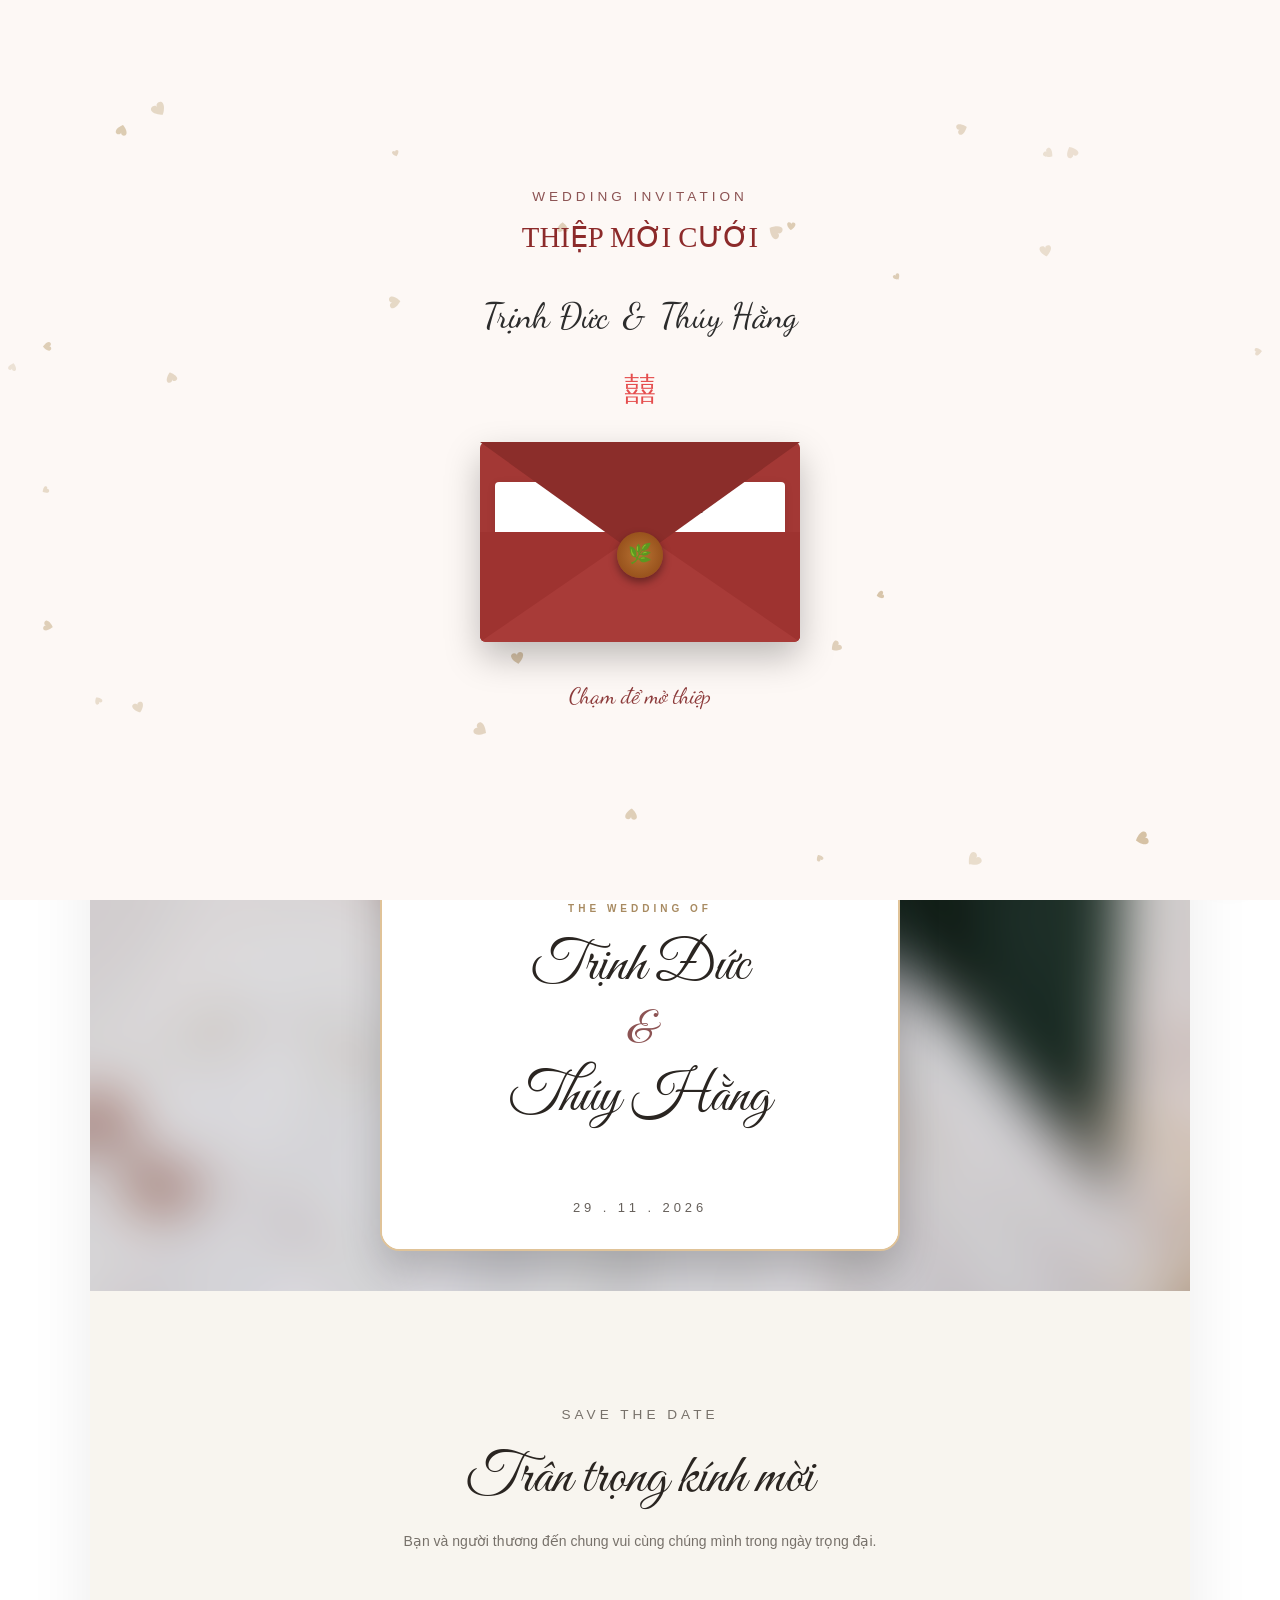
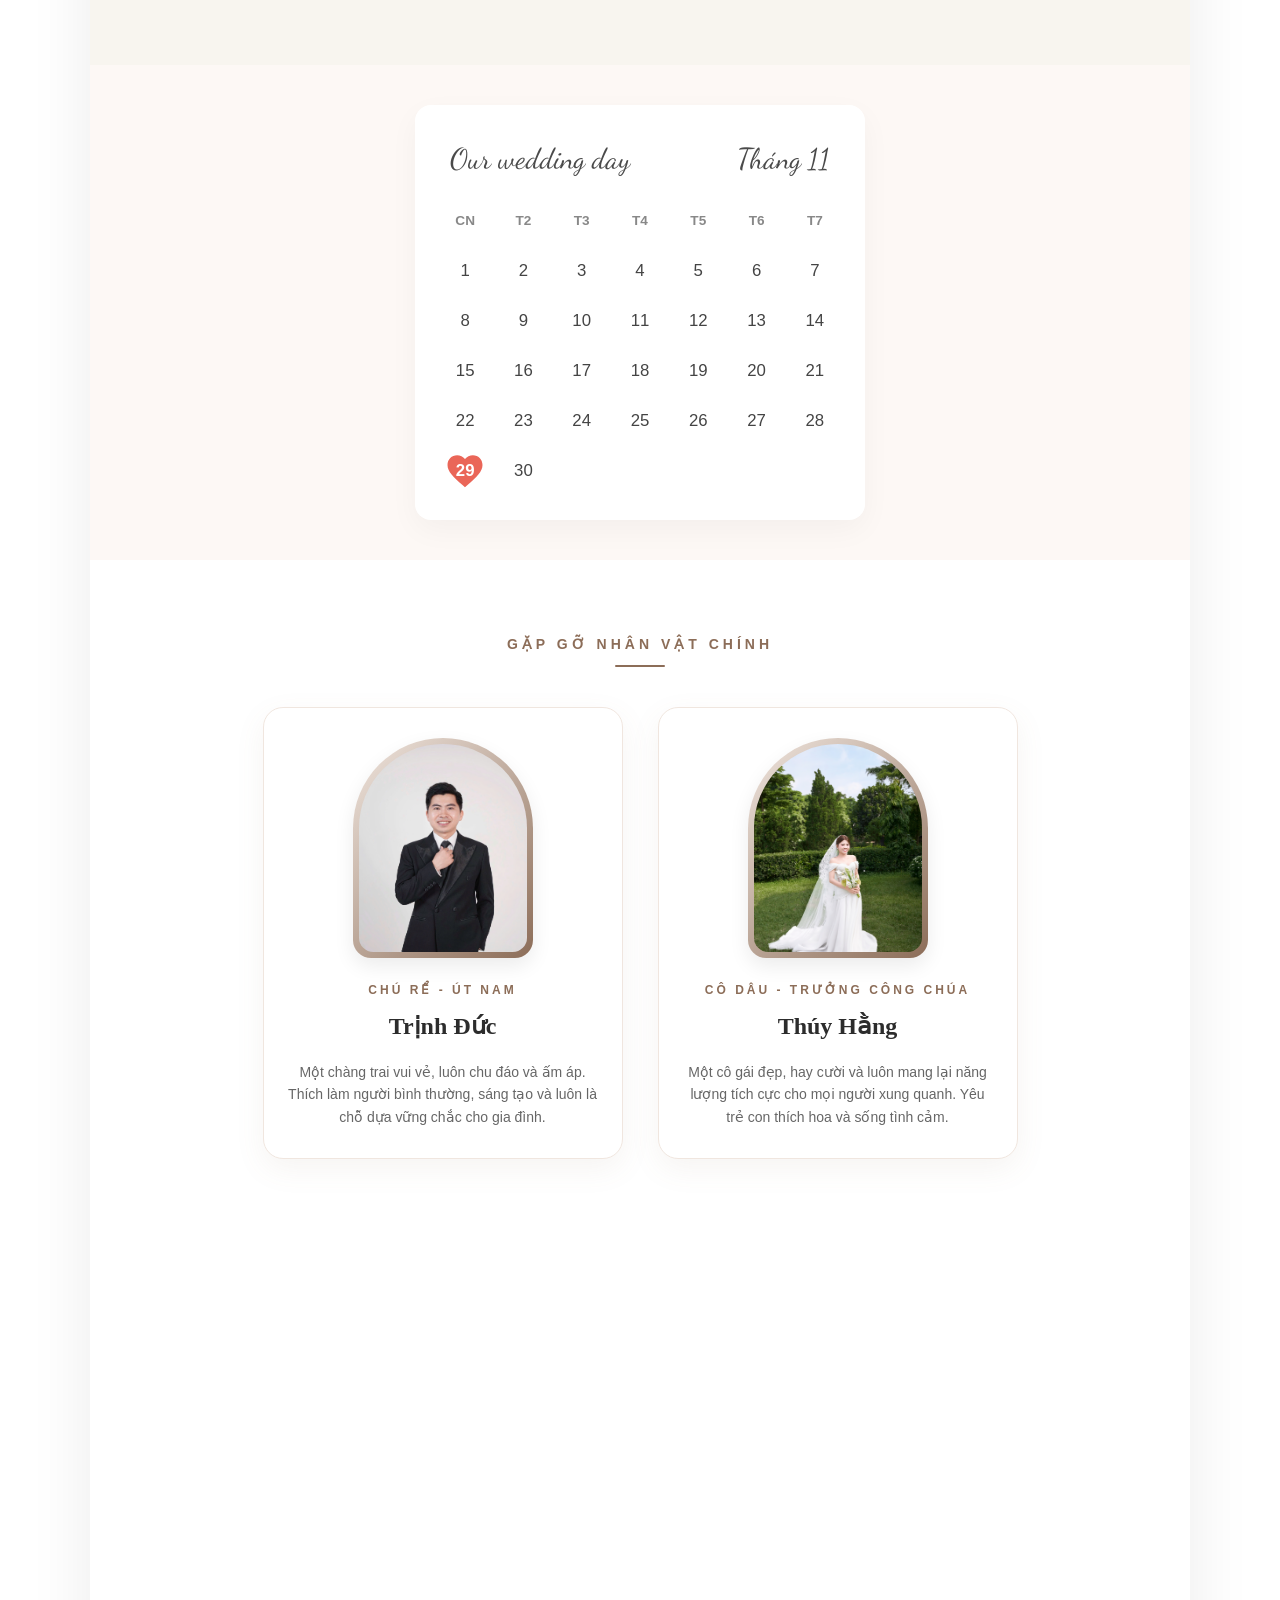
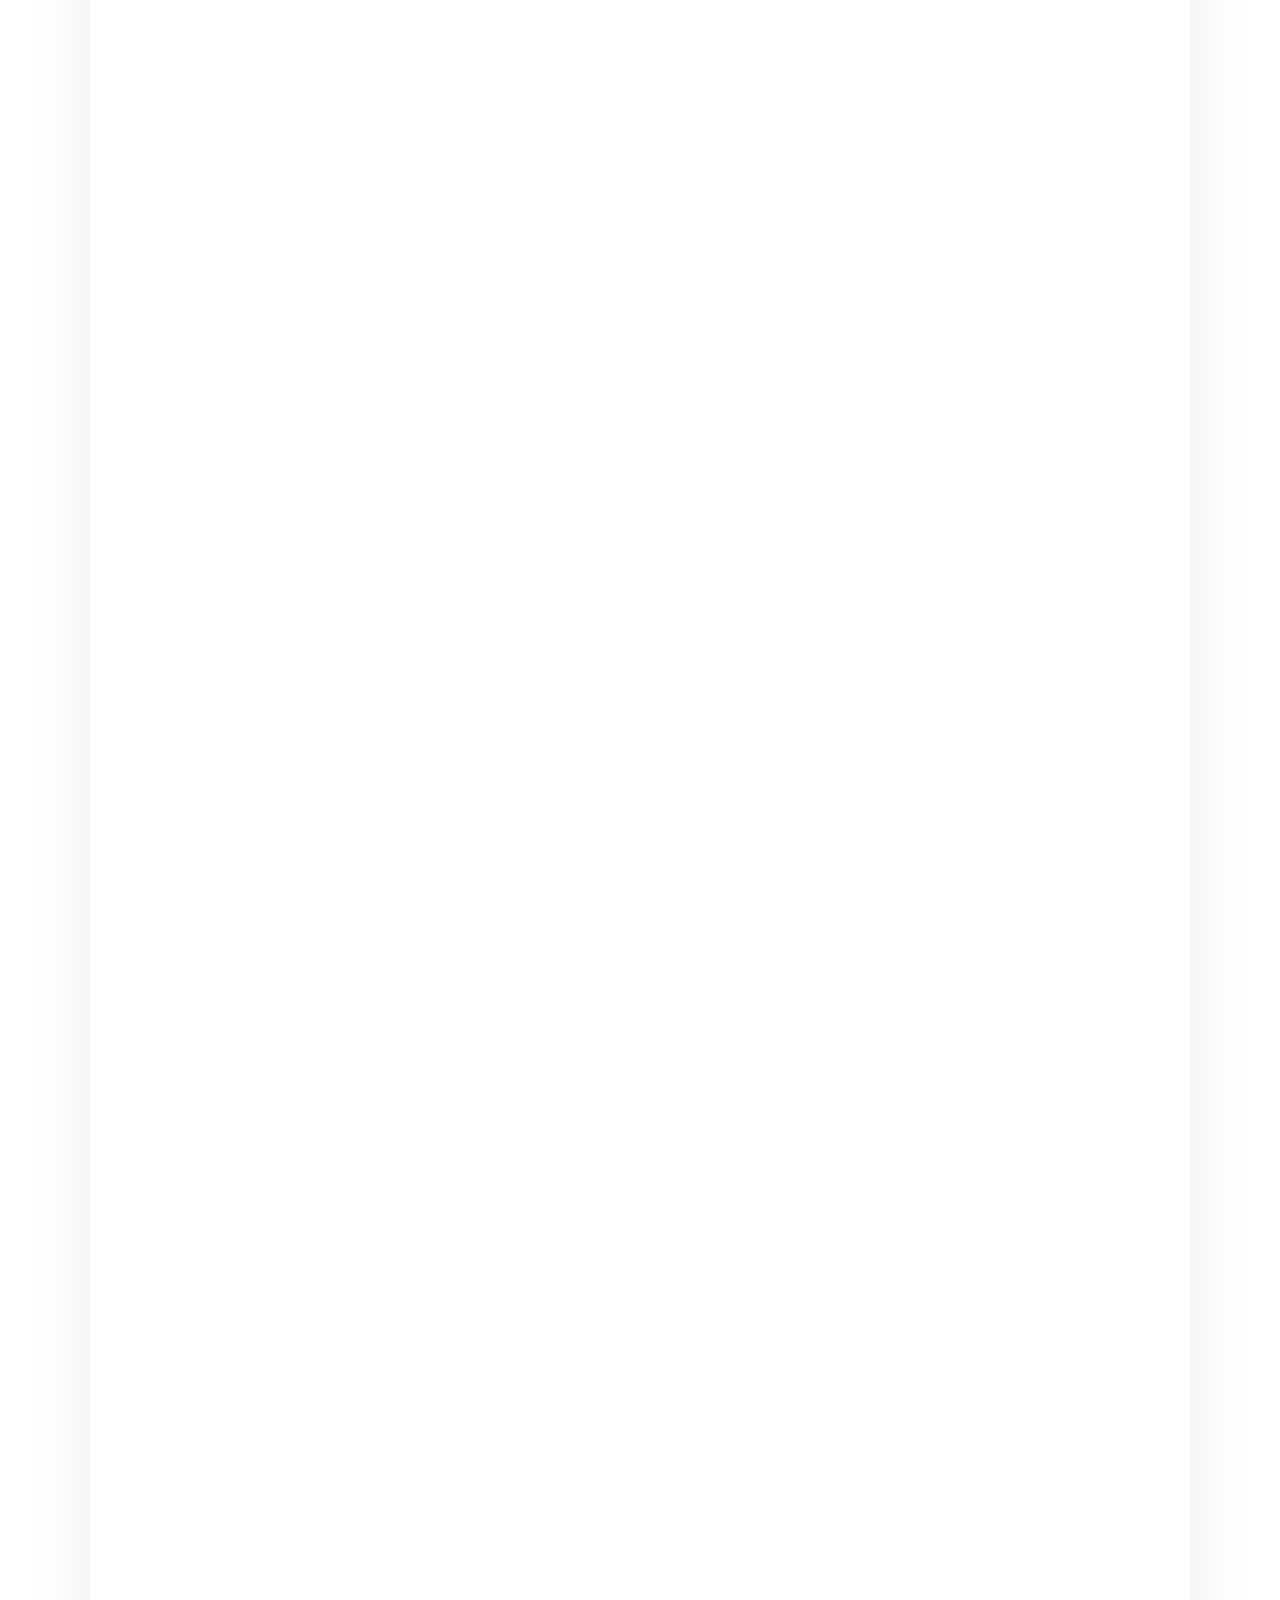
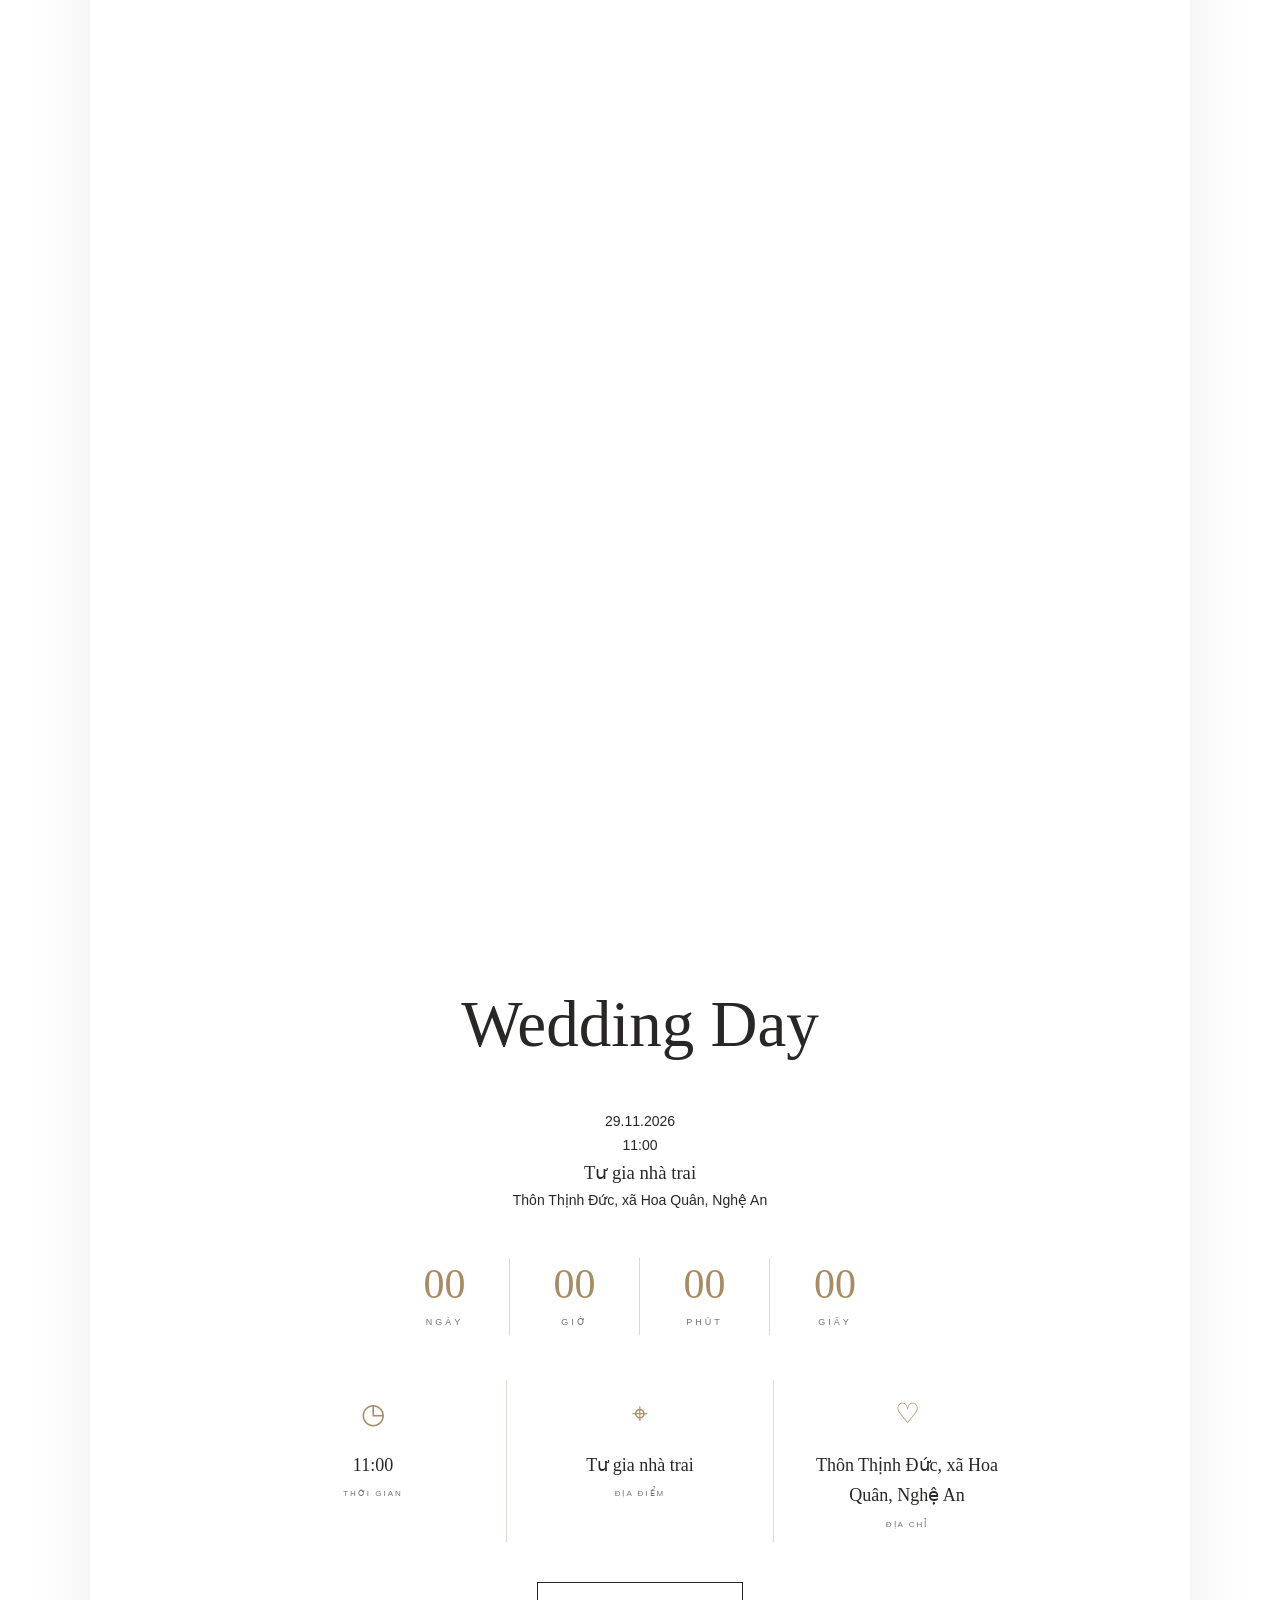
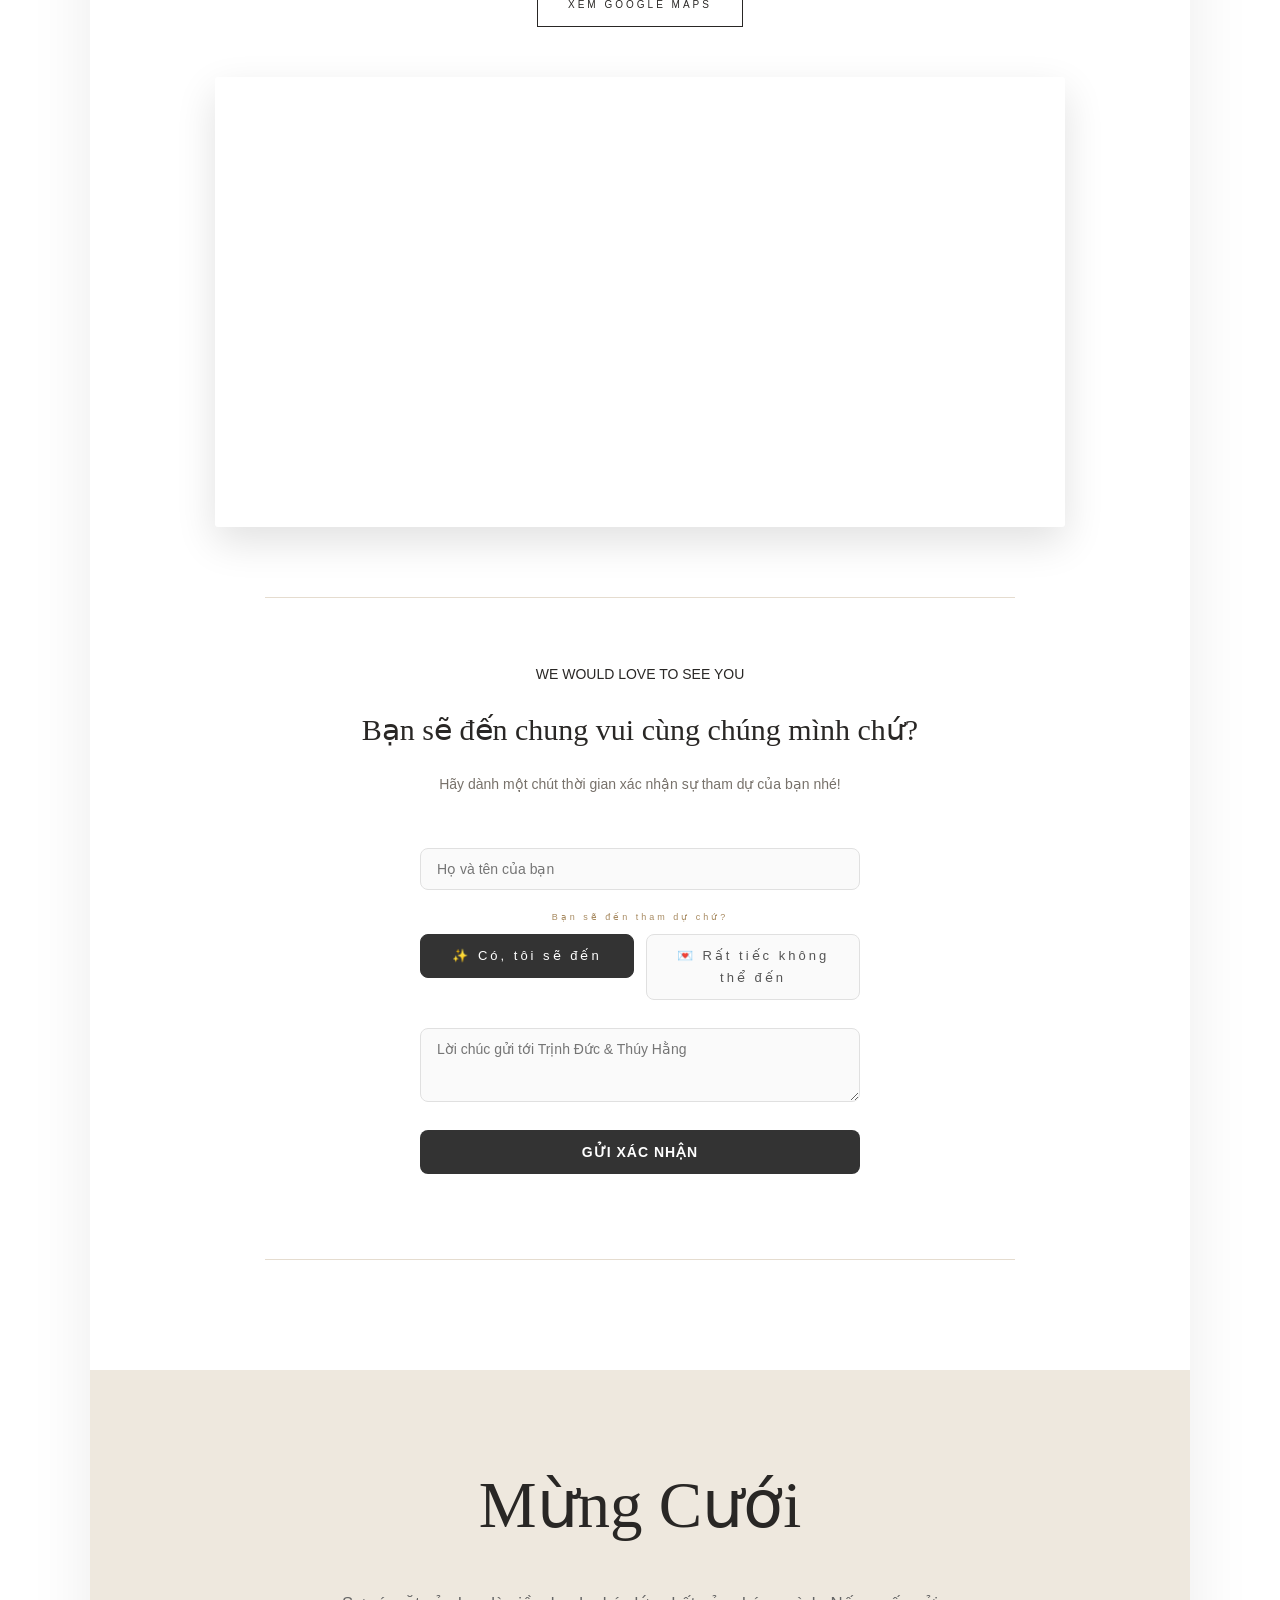
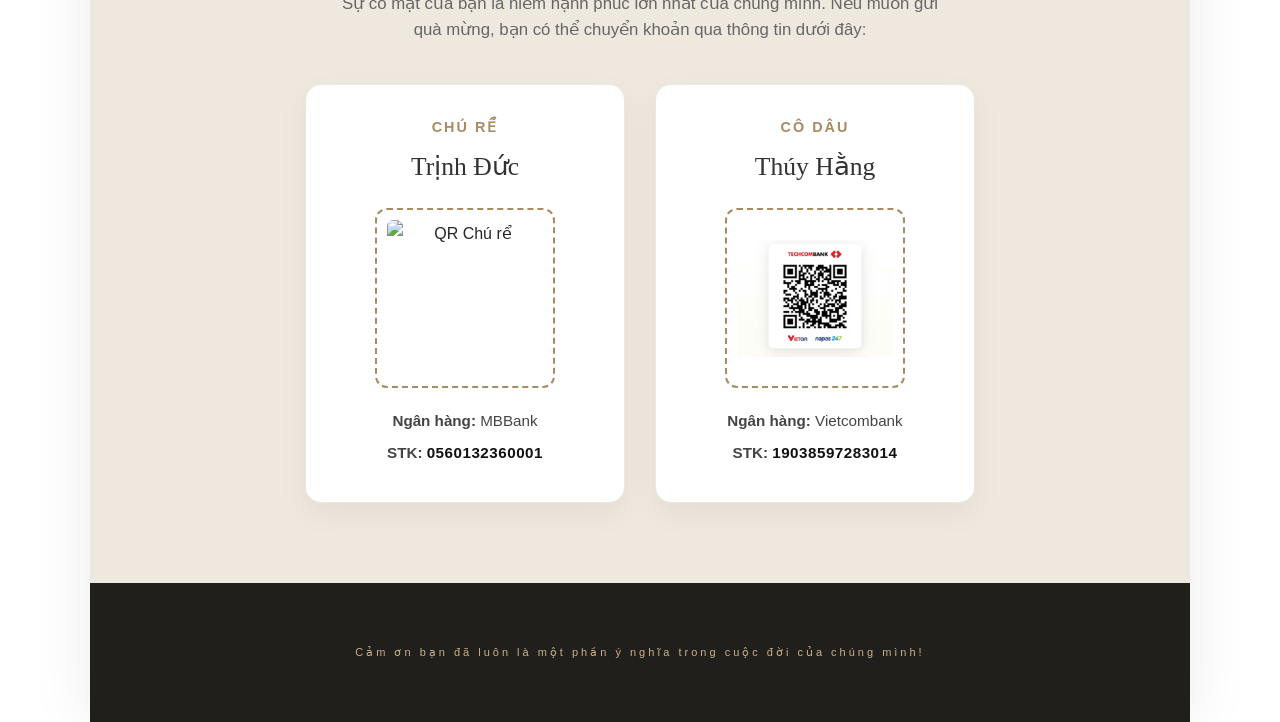
==== commit 23327ab9: "Update index.html" ====
--- a/index.html
+++ b/index.html
@@ -204,7 +204,7 @@
         <p class="love-story-text">
             Từ một cuộc gặp gỡ nhờ duyên phận,
             chúng mình đã cùng nhau đi qua
-            những ngày tháng thật đẹp.
+            những ngày tháng thật đẹp. 
         </p>
 
         <p class="love-story-text">
@@ -350,7 +350,7 @@
                     <div class="gift-role">Chú Rể</div>
                     <h3 class="gift-name">Trịnh Đức</h3>
                     <div class="qr-box">
-                        <img src="./static/images/qr_groom.png" alt="QR Chú rể" class="qr-code">
+                        <img src="./static/images/qr_groom.jpg" alt="QR Chú rể" class="qr-code">
                     </div>
                     <div class="bank-info">
                         <p><strong>Ngân hàng:</strong> MBBank</p>
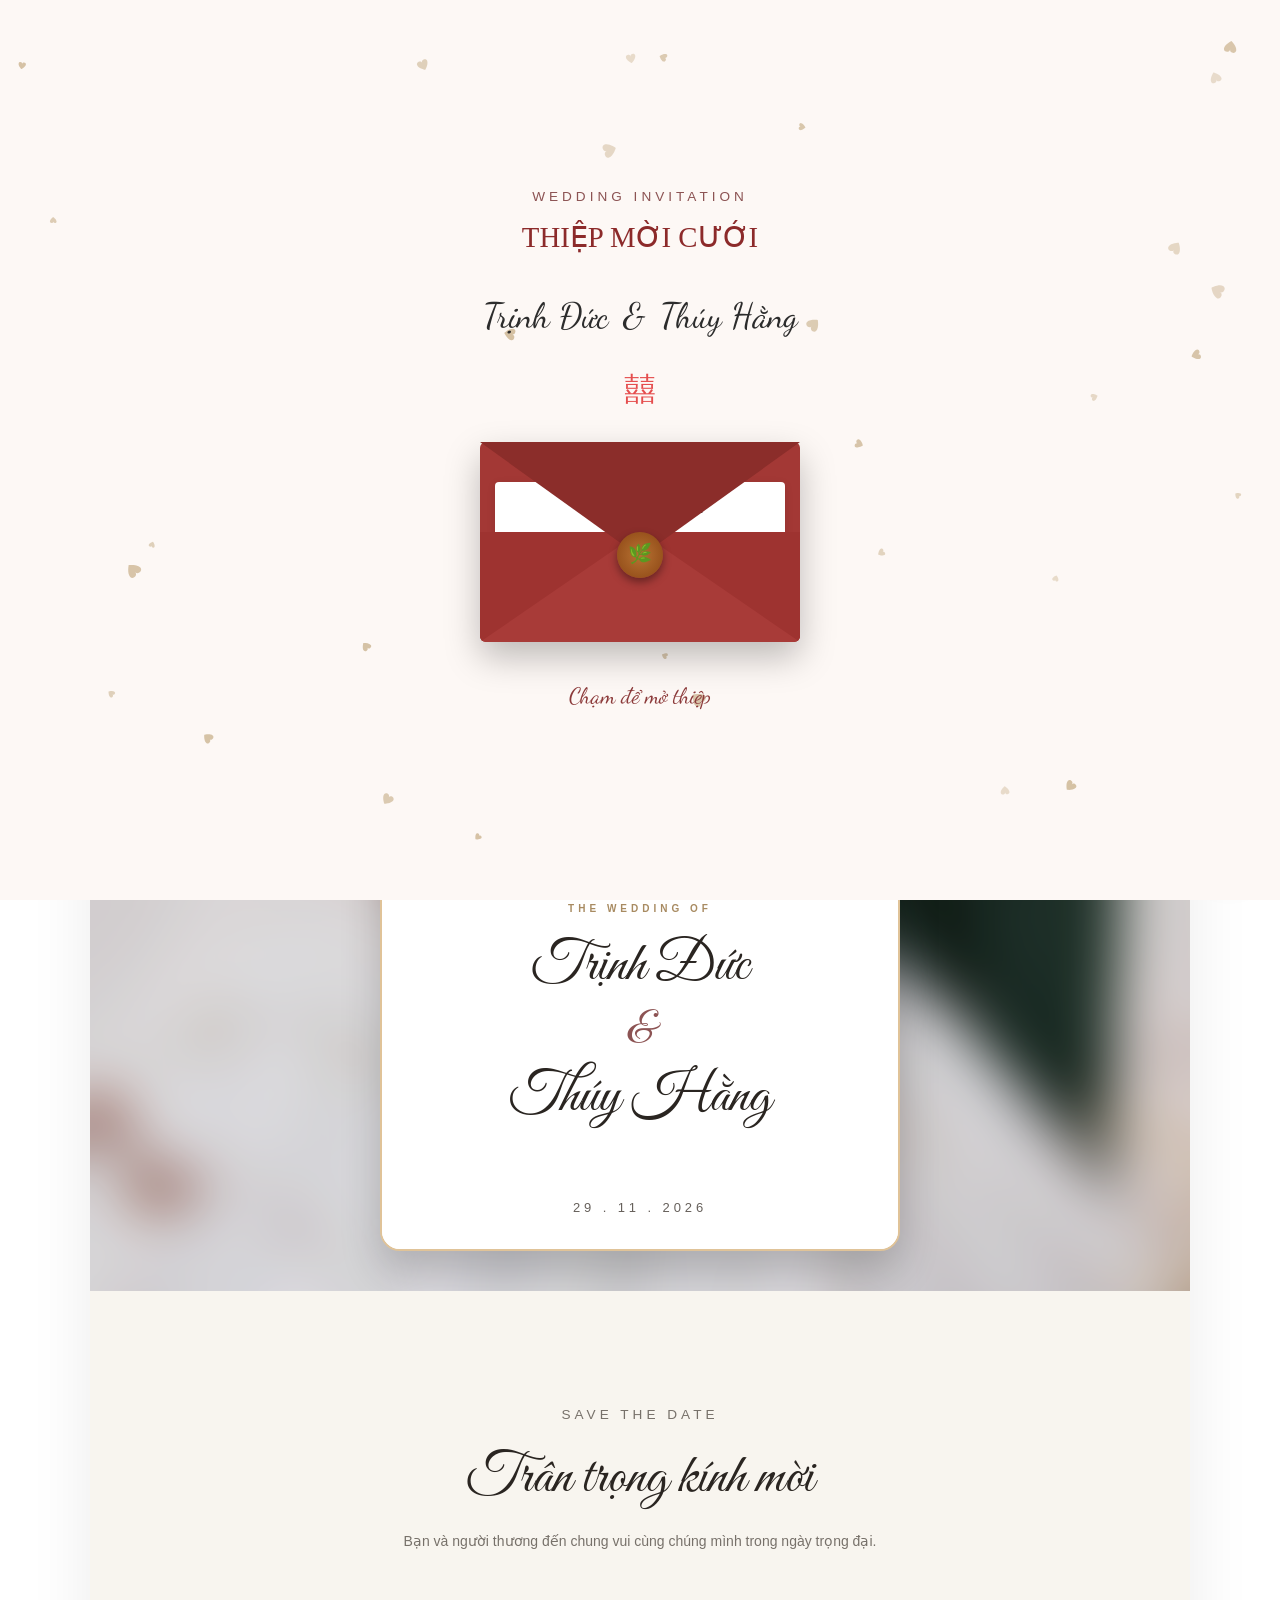
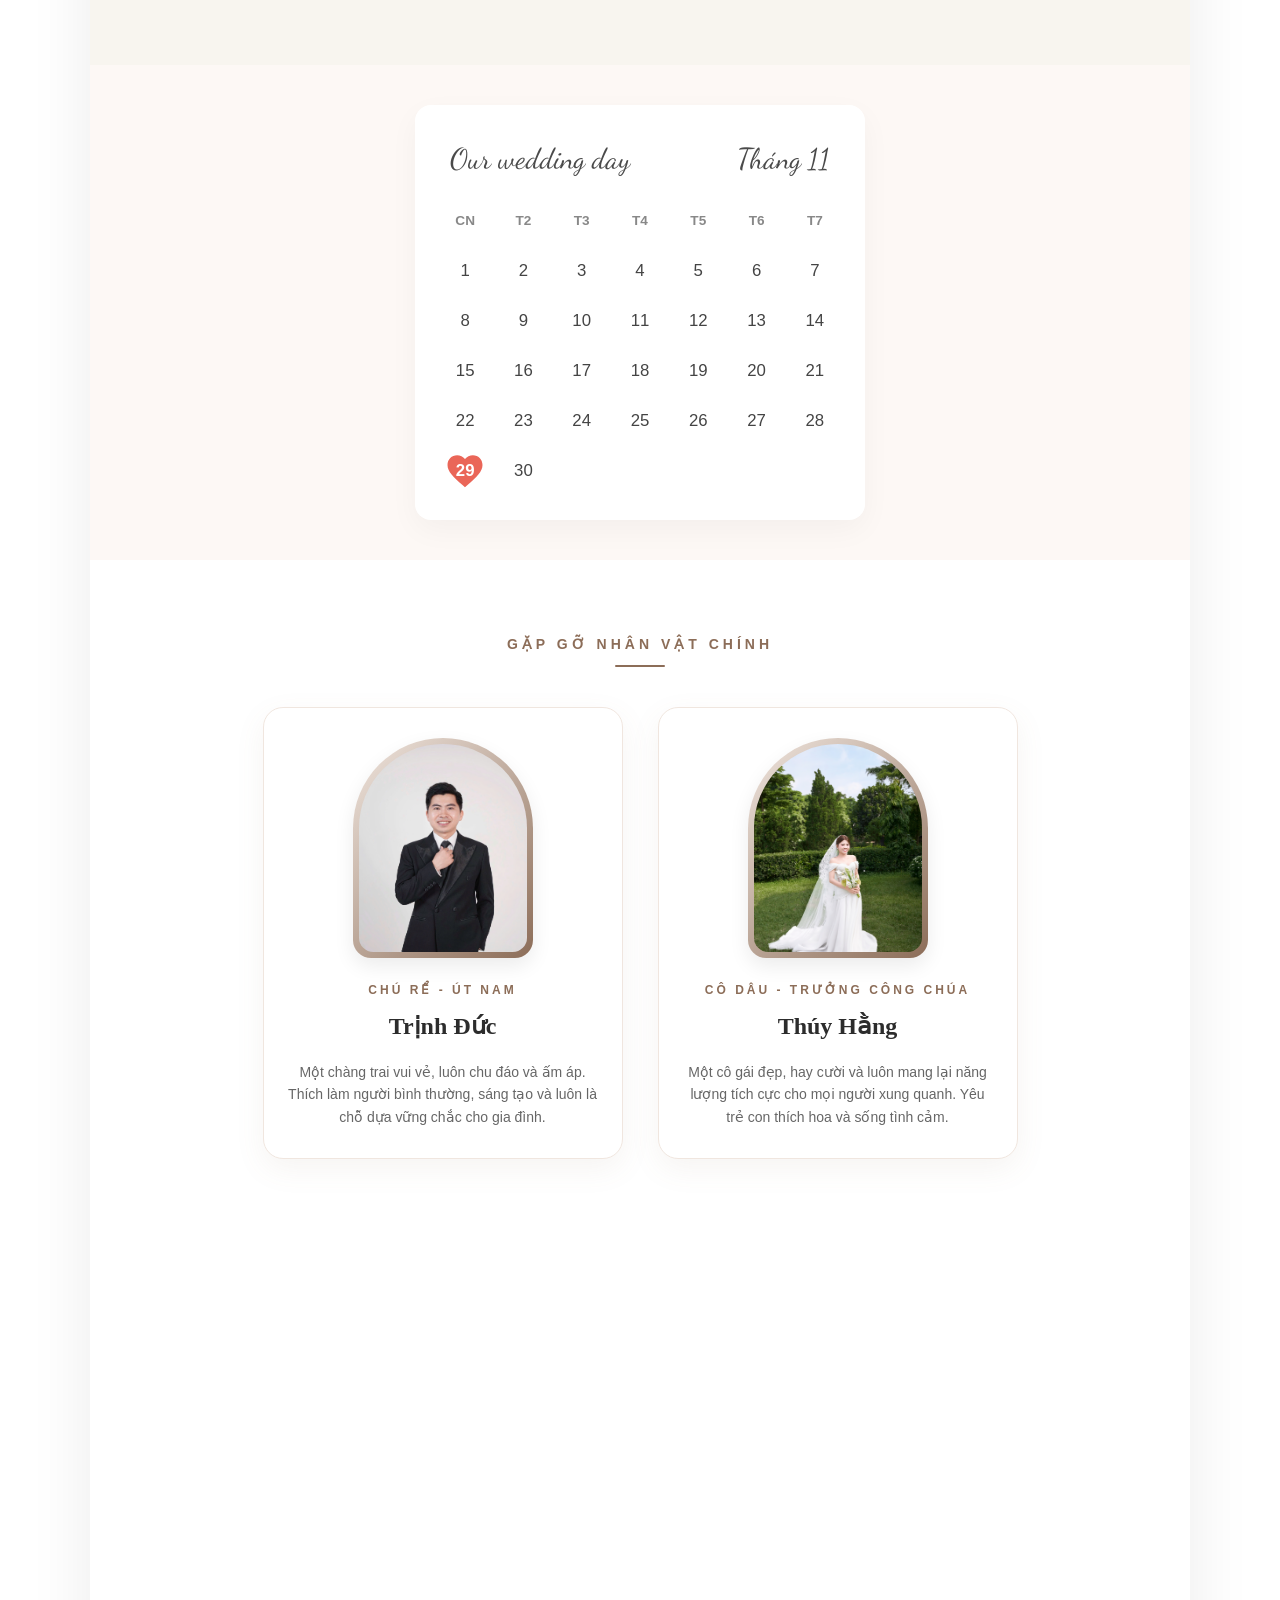
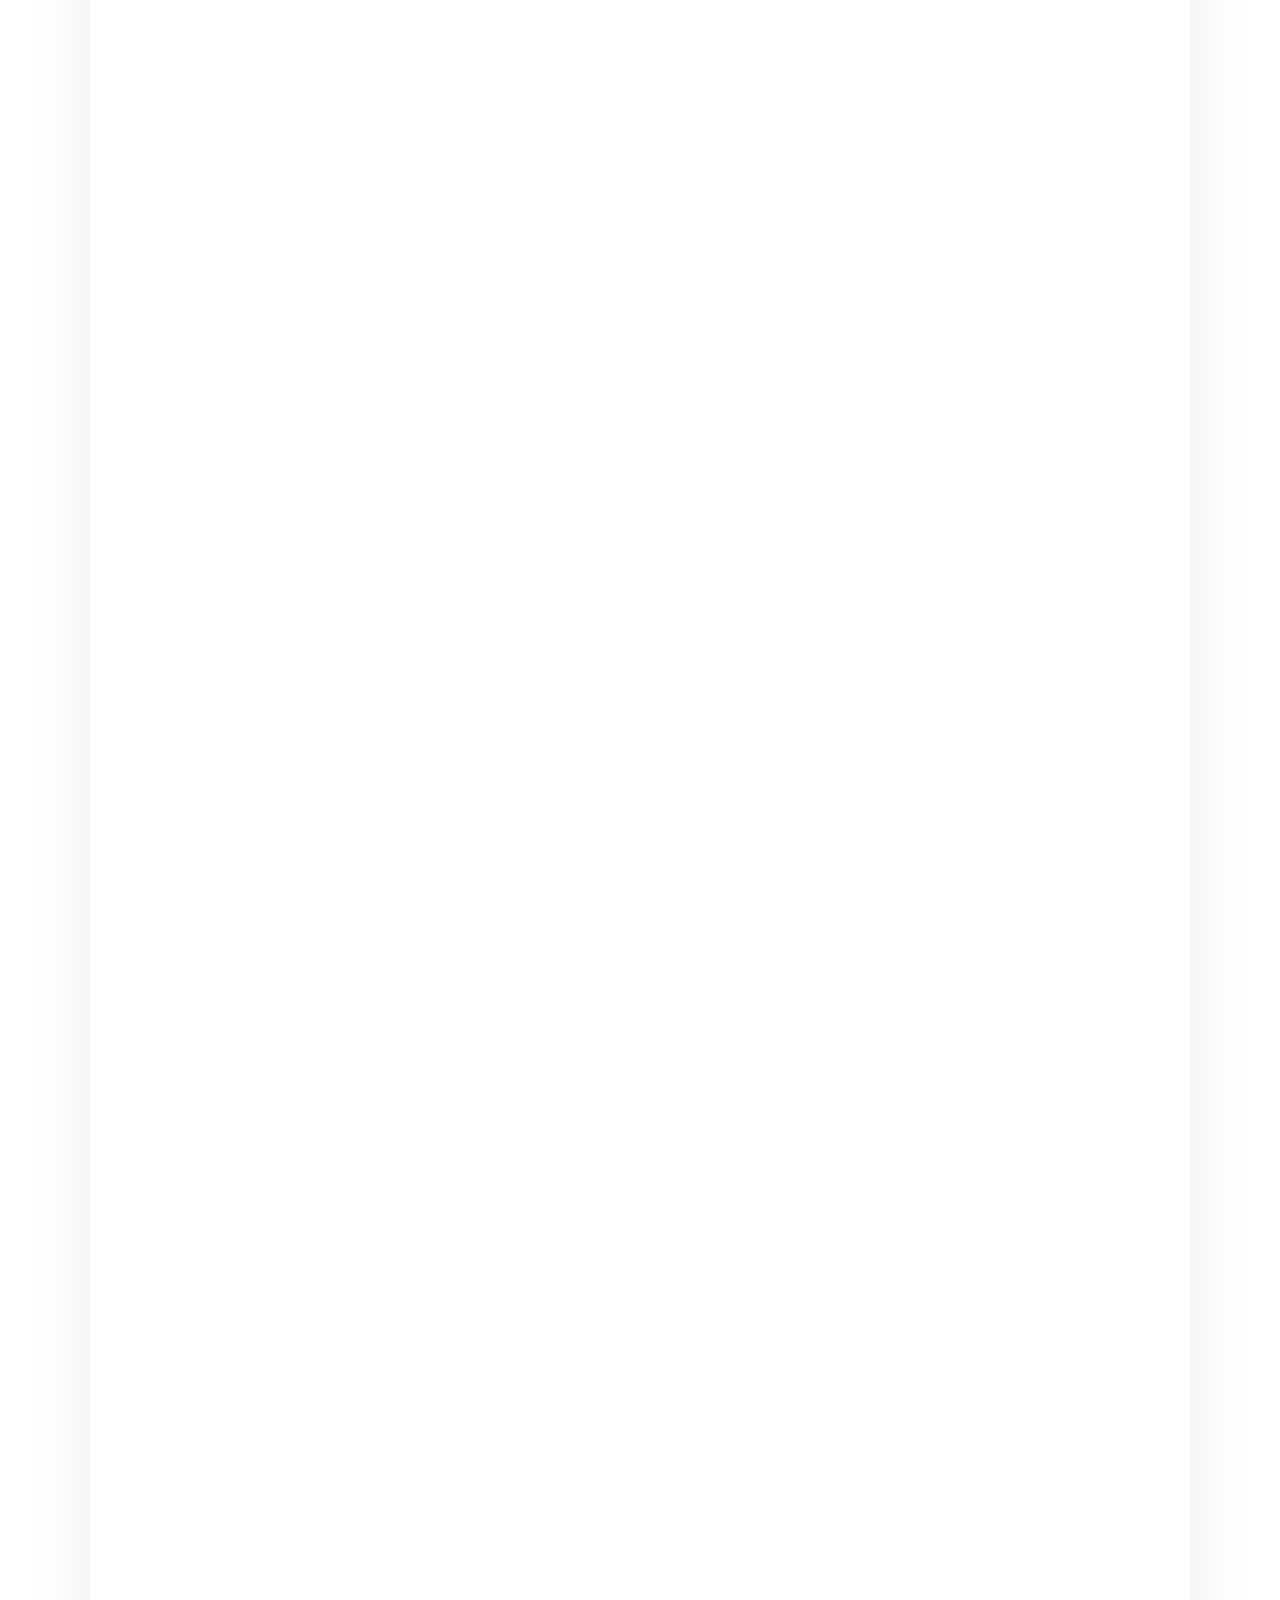
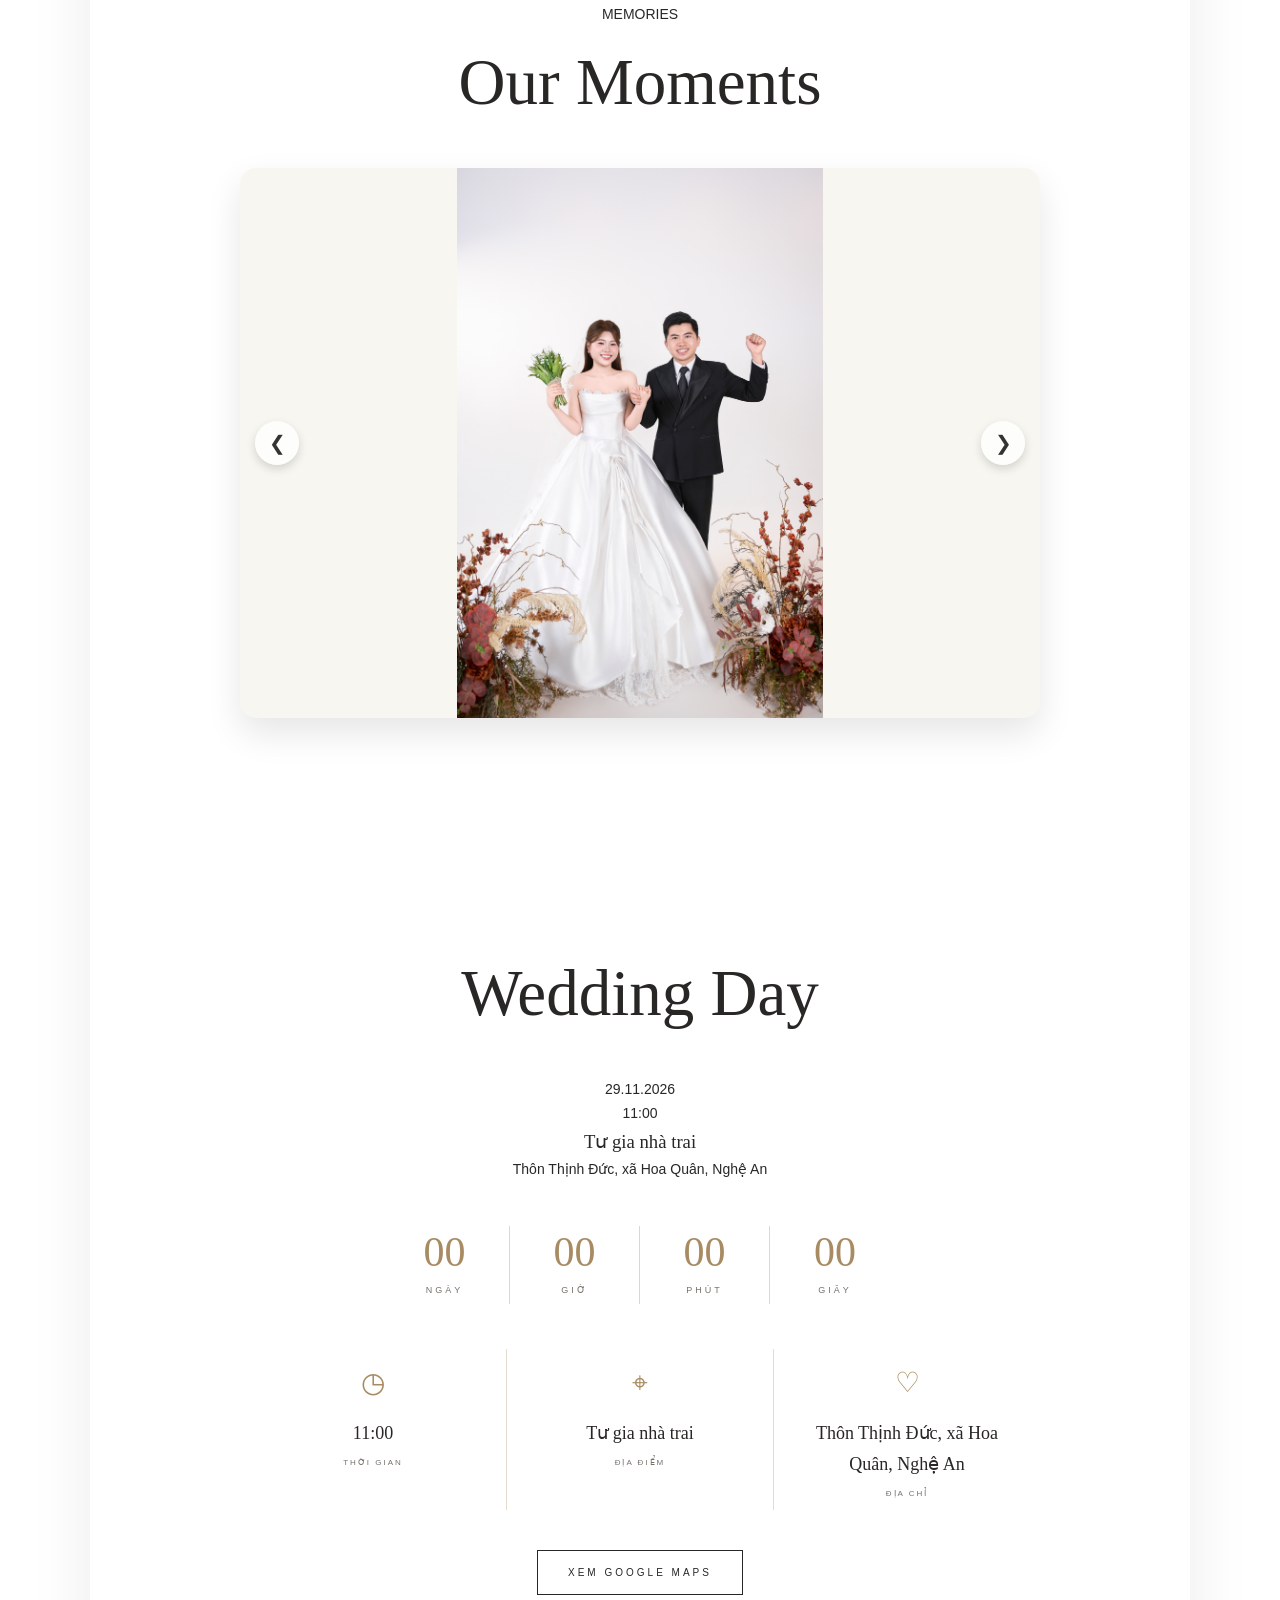
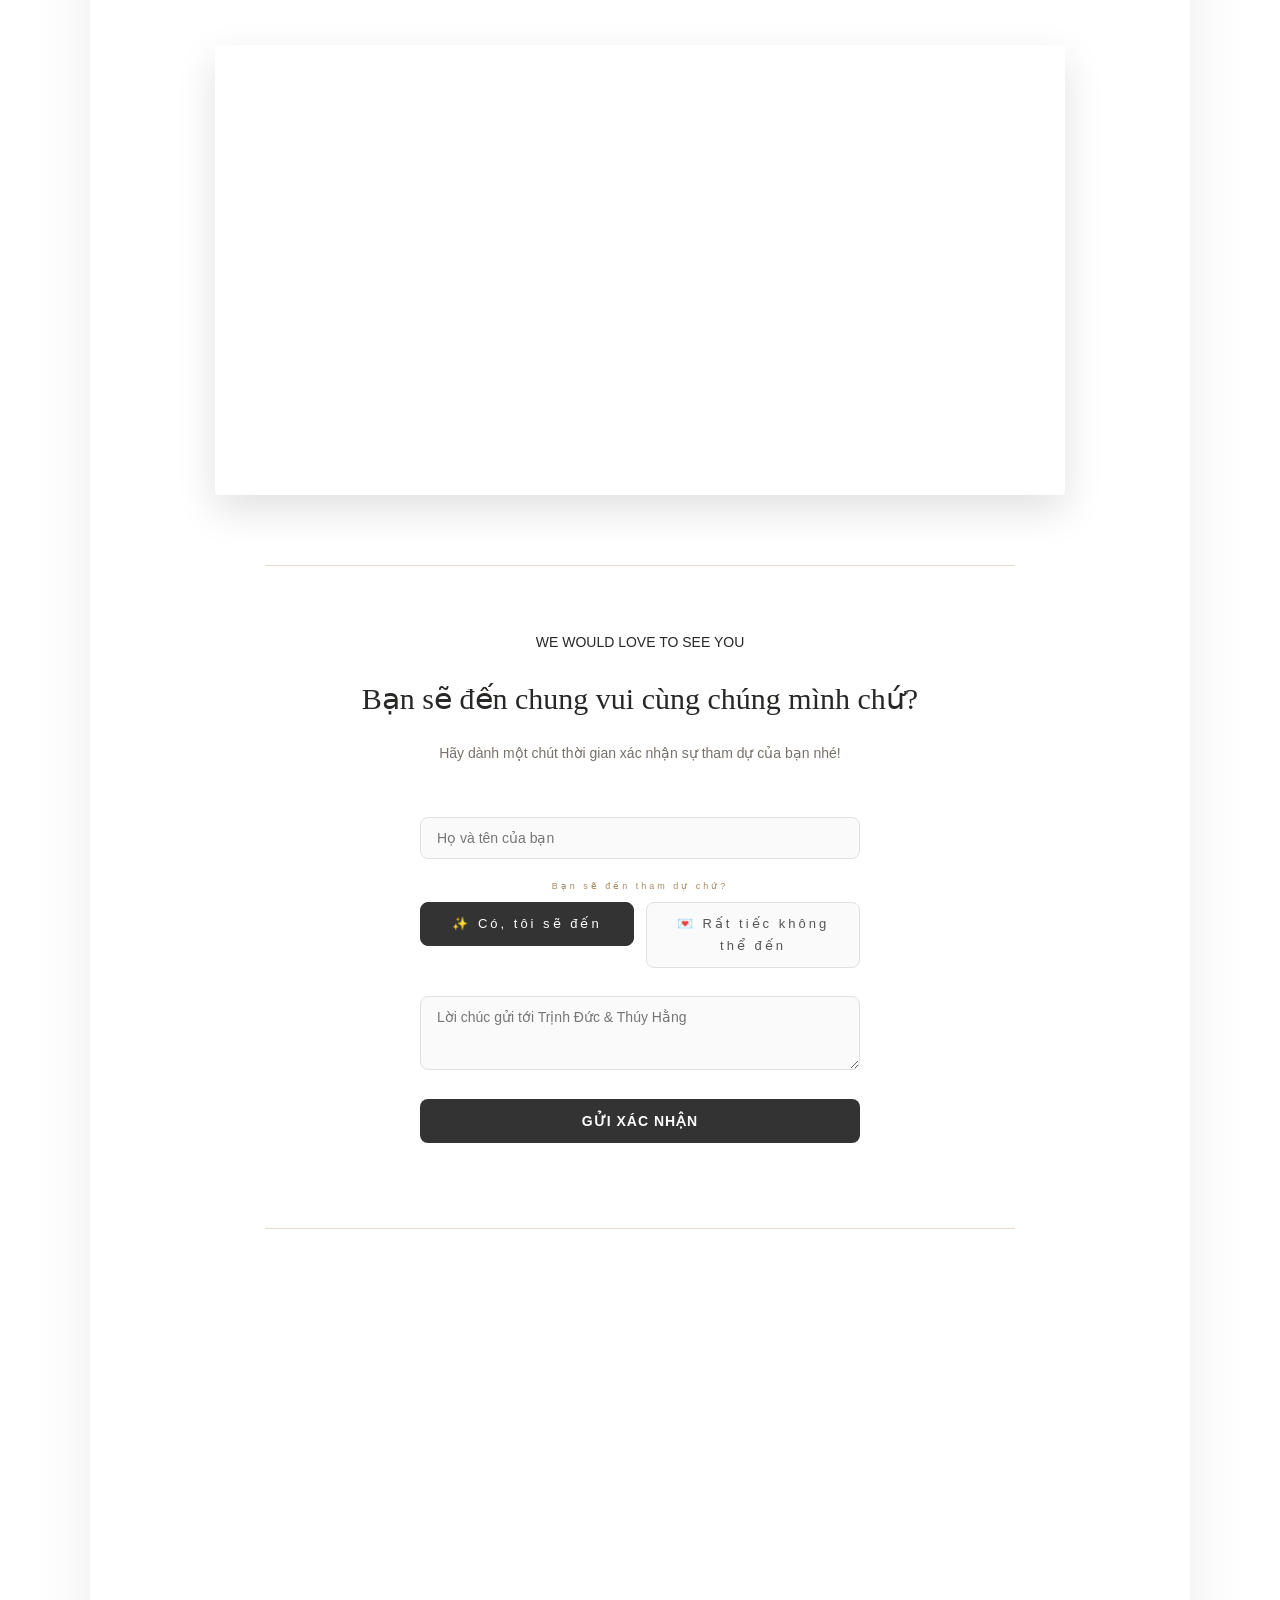
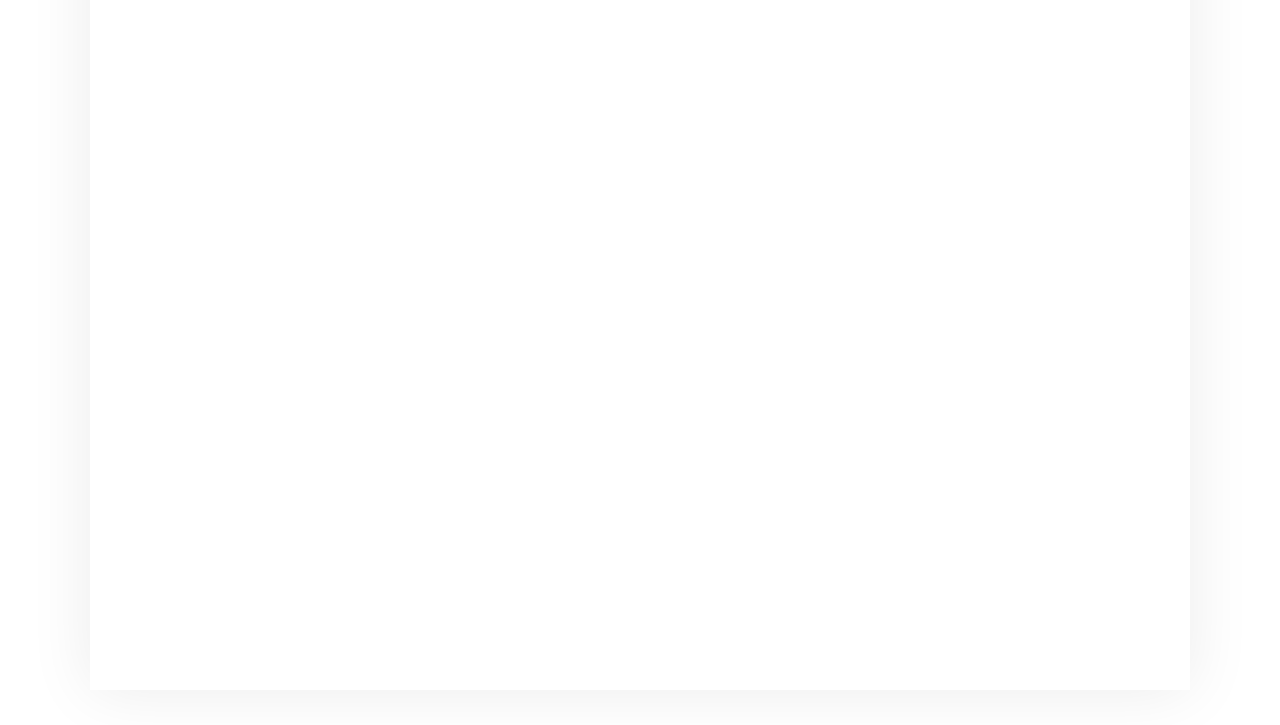
==== commit eac6601c: "Update index.html" ====
--- a/index.html
+++ b/index.html
@@ -204,11 +204,7 @@
         <p class="love-story-text">
             Từ một cuộc gặp gỡ nhờ duyên phận,
             chúng mình đã cùng nhau đi qua
-            những ngày tháng thật đẹp. 
-        </p>
-
-        <p class="love-story-text">
-            Và giờ đây, chúng mình quyết định
+            những ngày tháng thật đẹp. Và giờ đây, chúng mình quyết định
             đi tiếp đoạn đường còn lại của cuộc đời
             bên nhau.
         </p>
@@ -238,6 +234,12 @@
                     <div class="slide"><img src="./static/images/gallery-4.jpg" alt="Khoảnh khắc 4"></div>
                     <div class="slide"><img src="./static/images/gallery-5.jpg" alt="Khoảnh khắc 5"></div>
                     <div class="slide"><img src="./static/images/gallery-6.jpg" alt="Khoảnh khắc 6"></div>
+                    <div class="slide"><img src="./static/images/gallery-6.jpg" alt="Khoảnh khắc 7"></div>
+                    <div class="slide"><img src="./static/images/gallery-6.jpg" alt="Khoảnh khắc 8"></div>
+                    <div class="slide"><img src="./static/images/gallery-6.jpg" alt="Khoảnh khắc 9"></div>
+                    <div class="slide"><img src="./static/images/gallery-6.jpg" alt="Khoảnh khắc 10"></div>
+                    <div class="slide"><img src="./static/images/gallery-6.jpg" alt="Khoảnh khắc 11"></div>
+                    <div class="slide"><img src="./static/images/gallery-6.jpg" alt="Khoảnh khắc 12"></div>
                 </div>
 
                 <button class="slide-btn prev-btn" id="prevSlide">&#10094;</button>
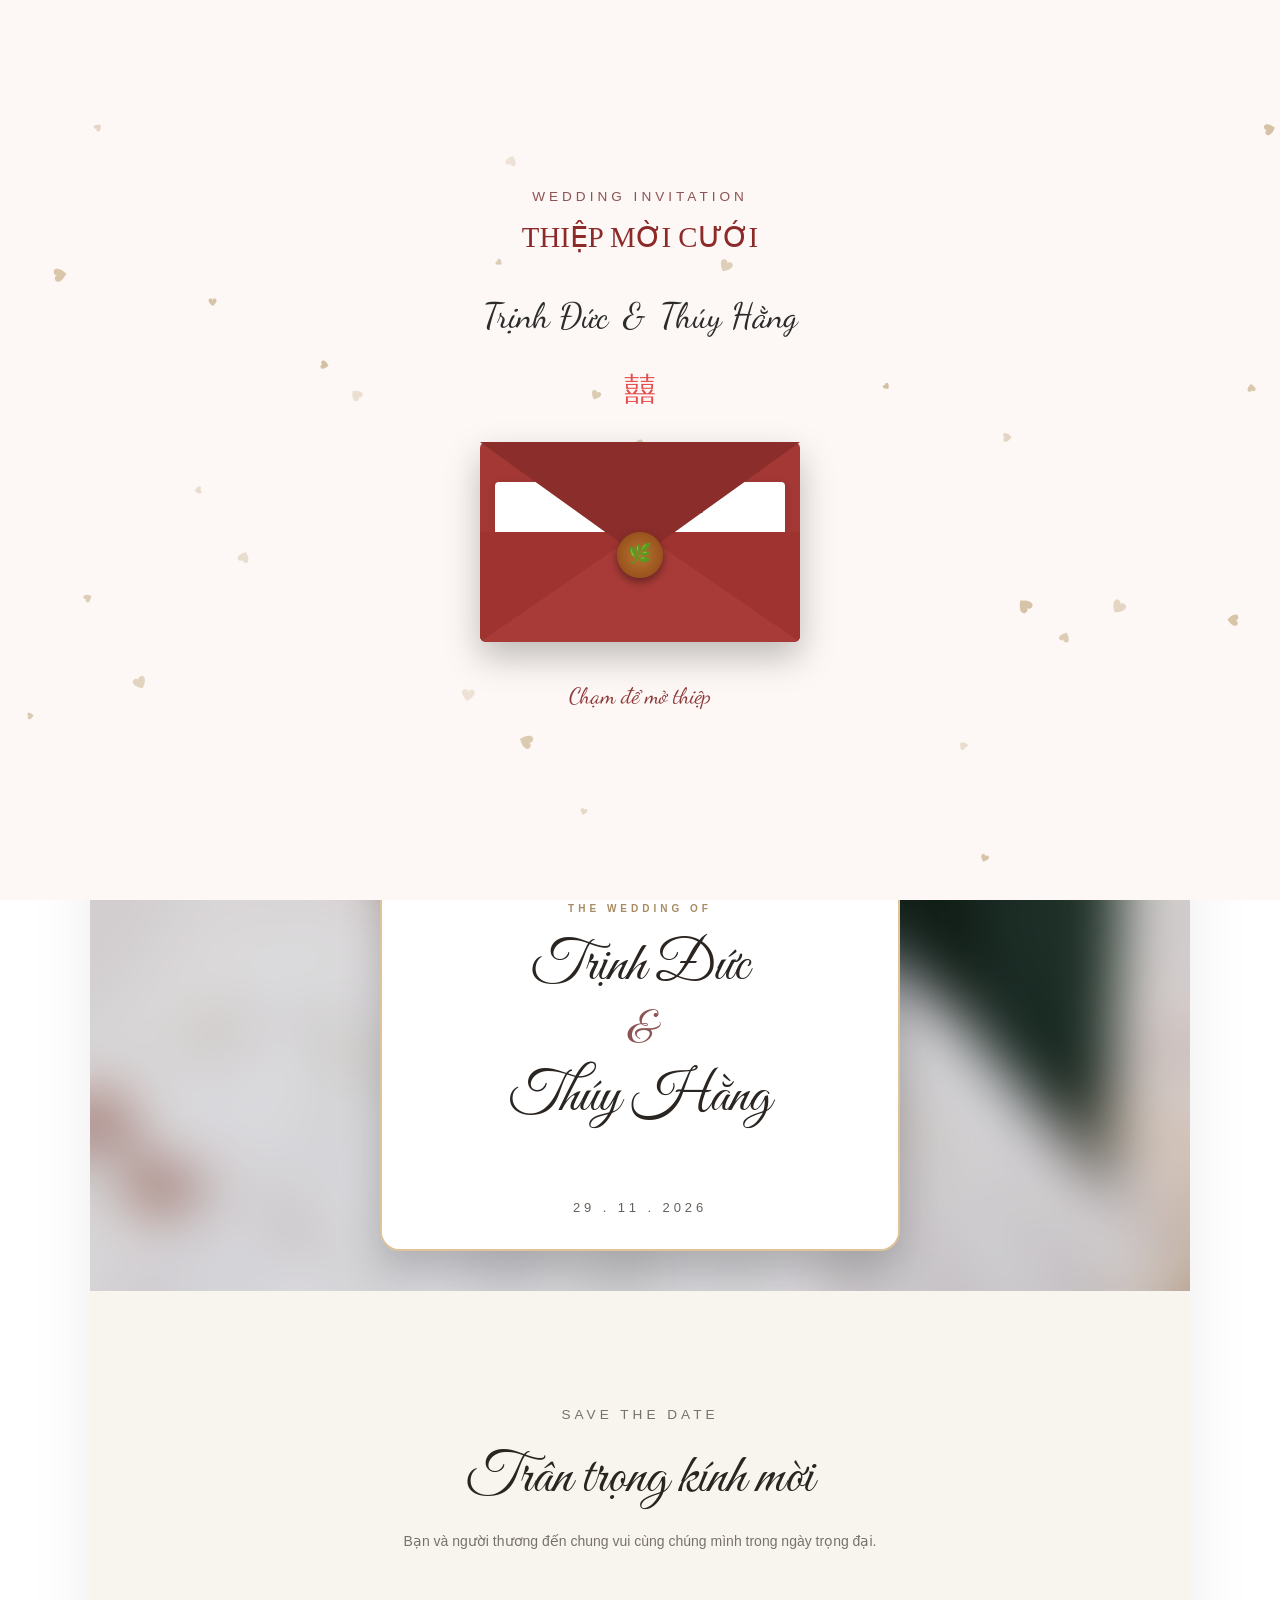
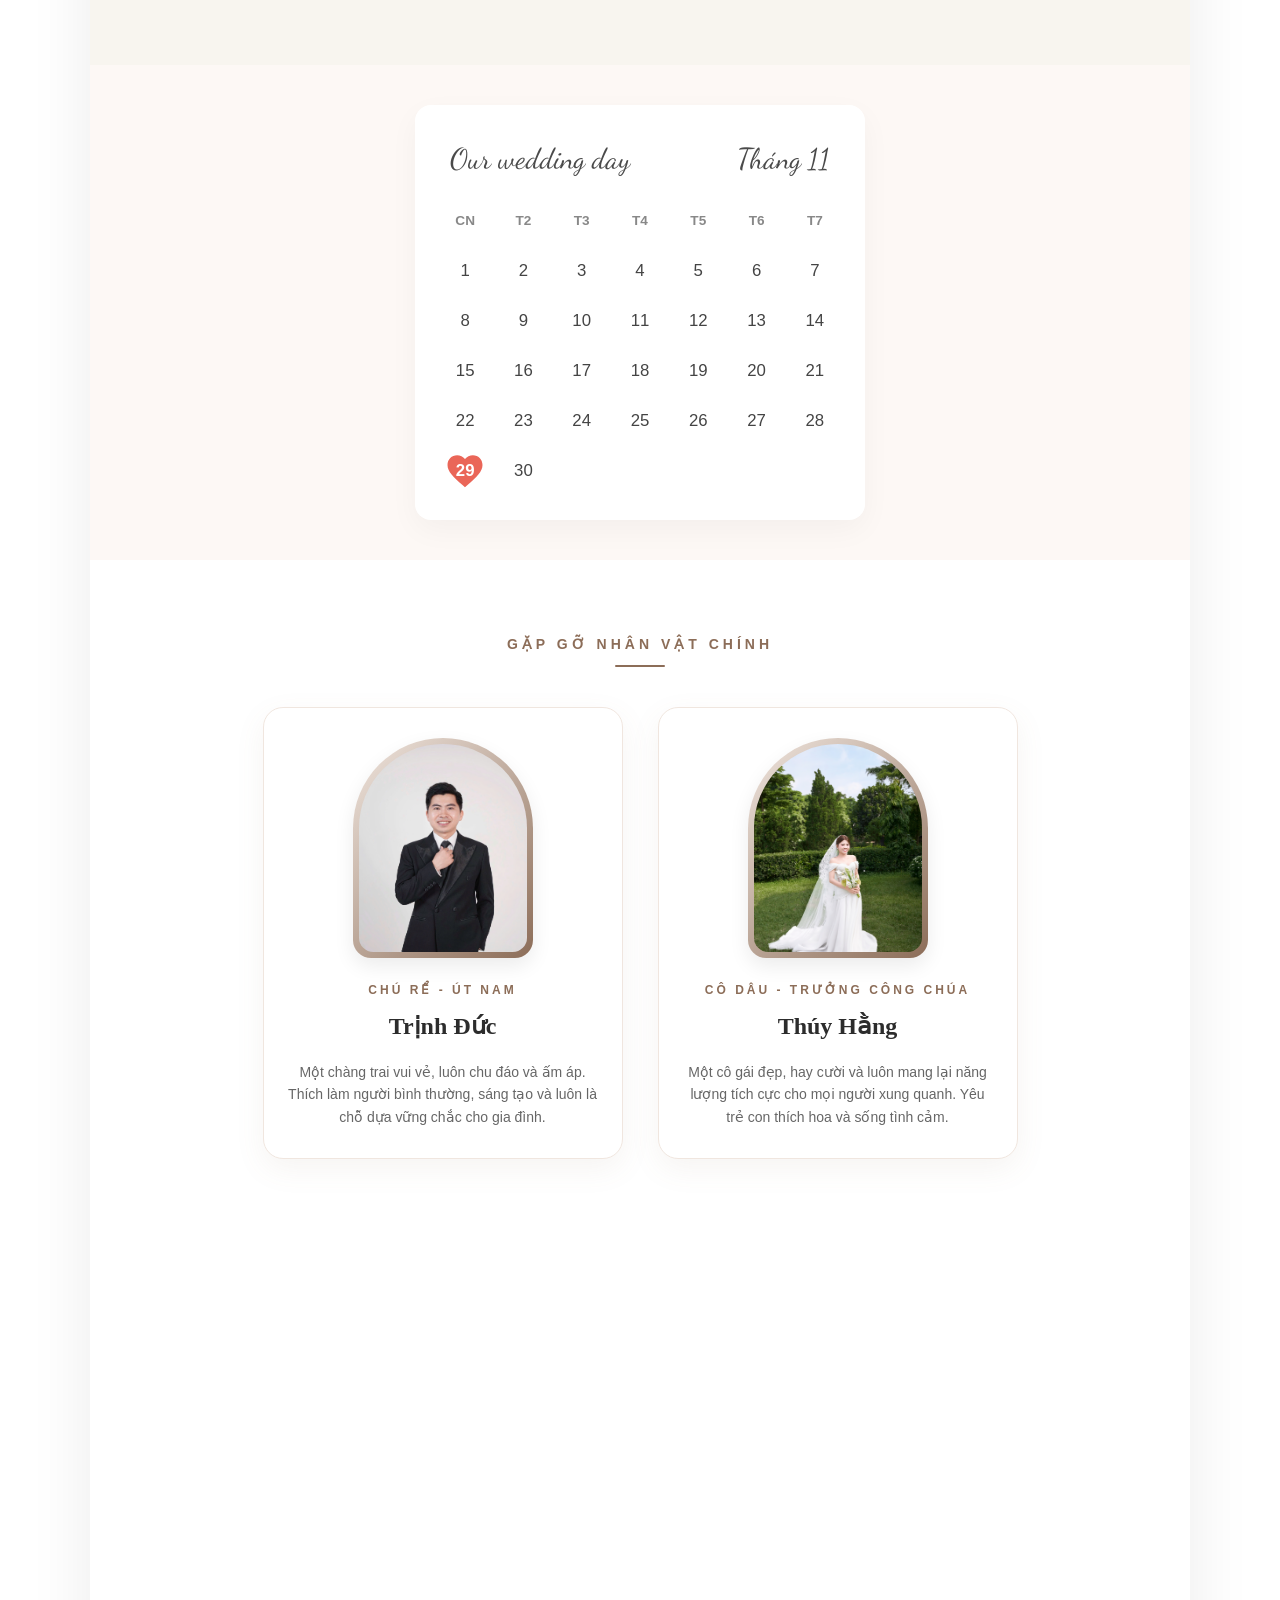
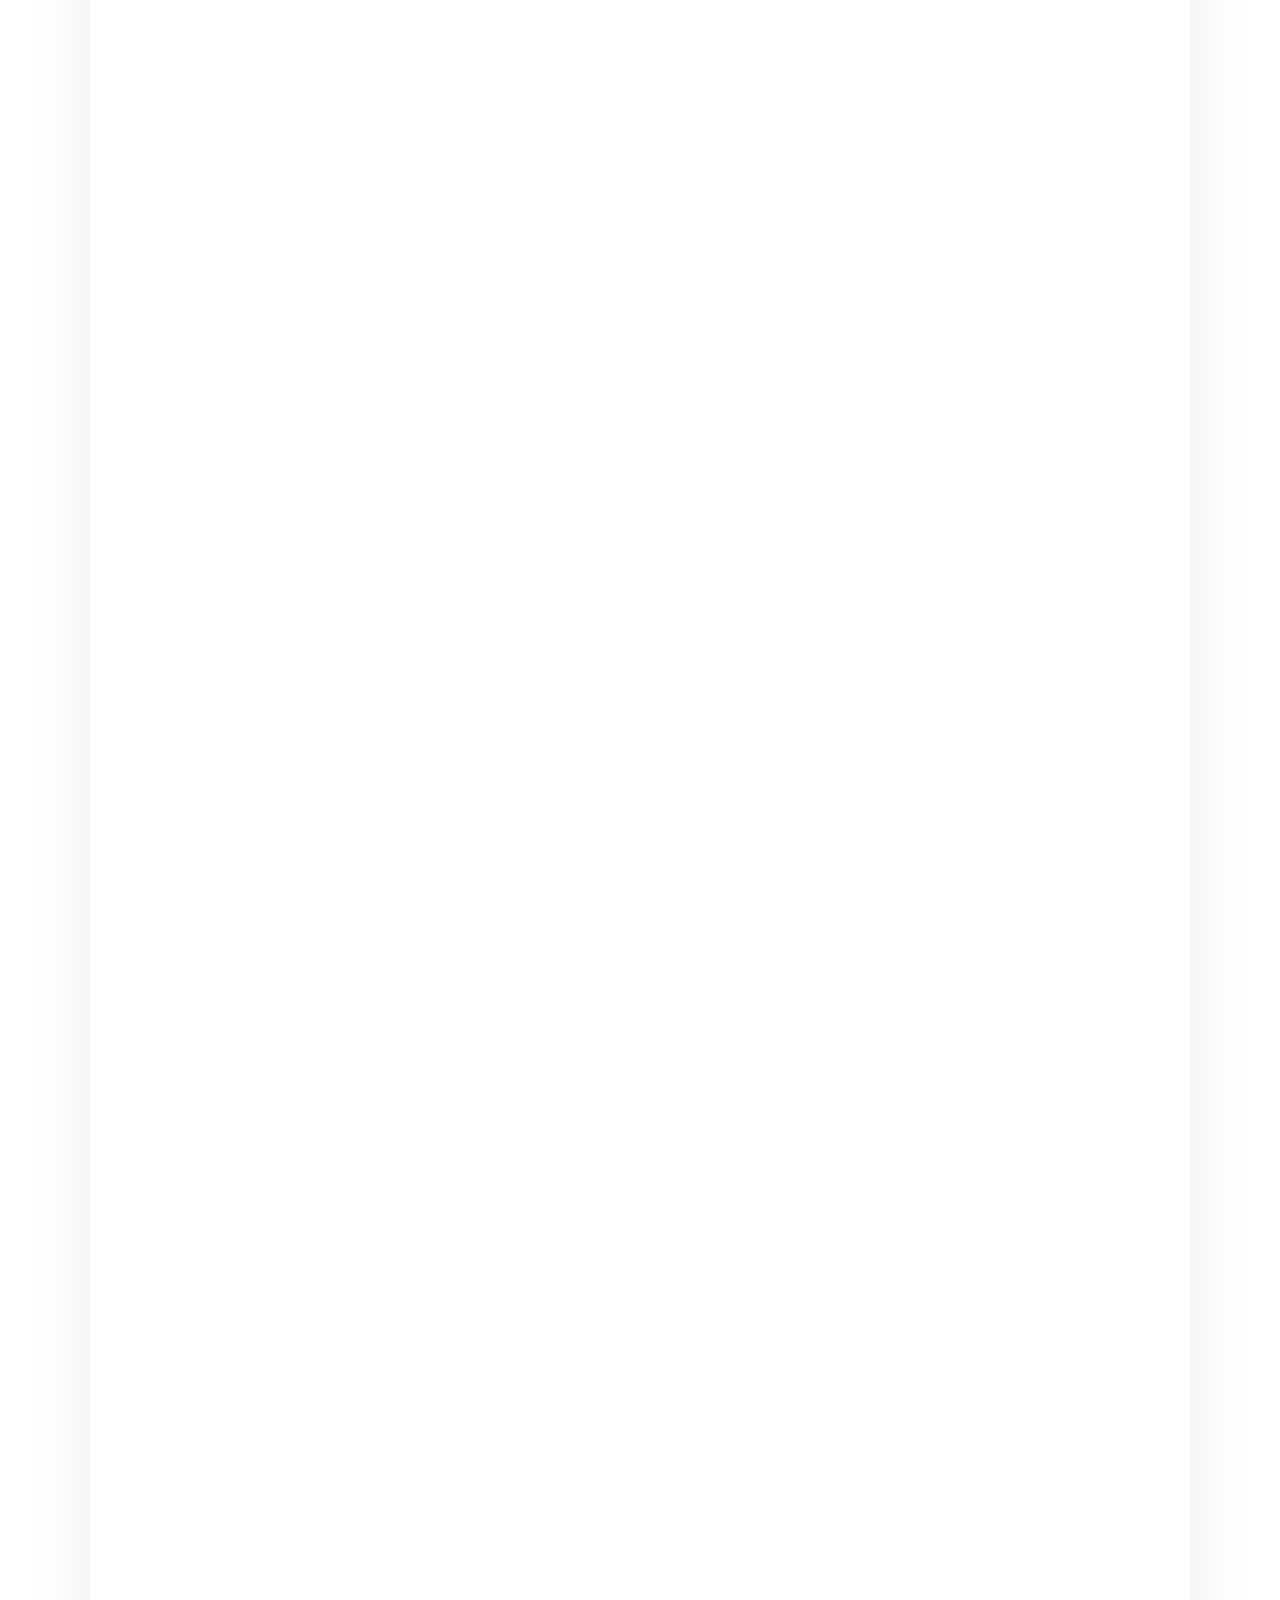
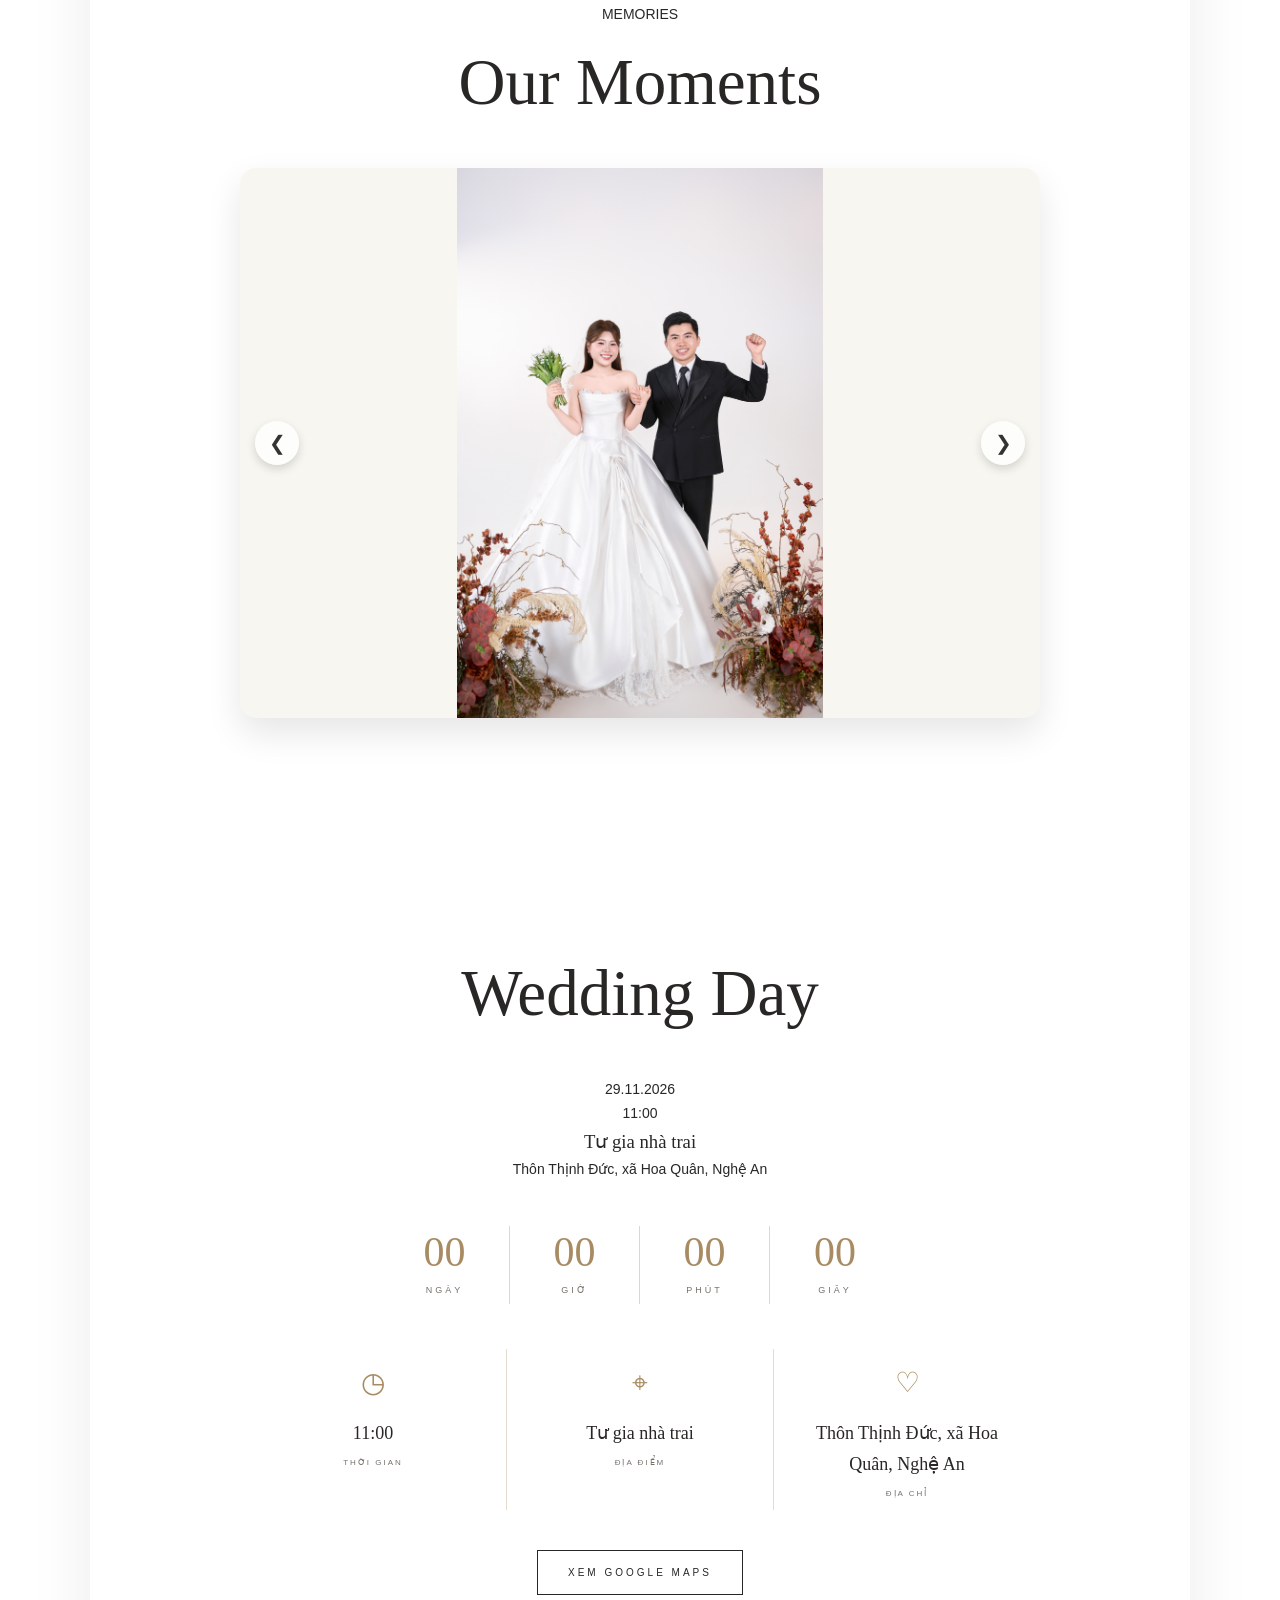
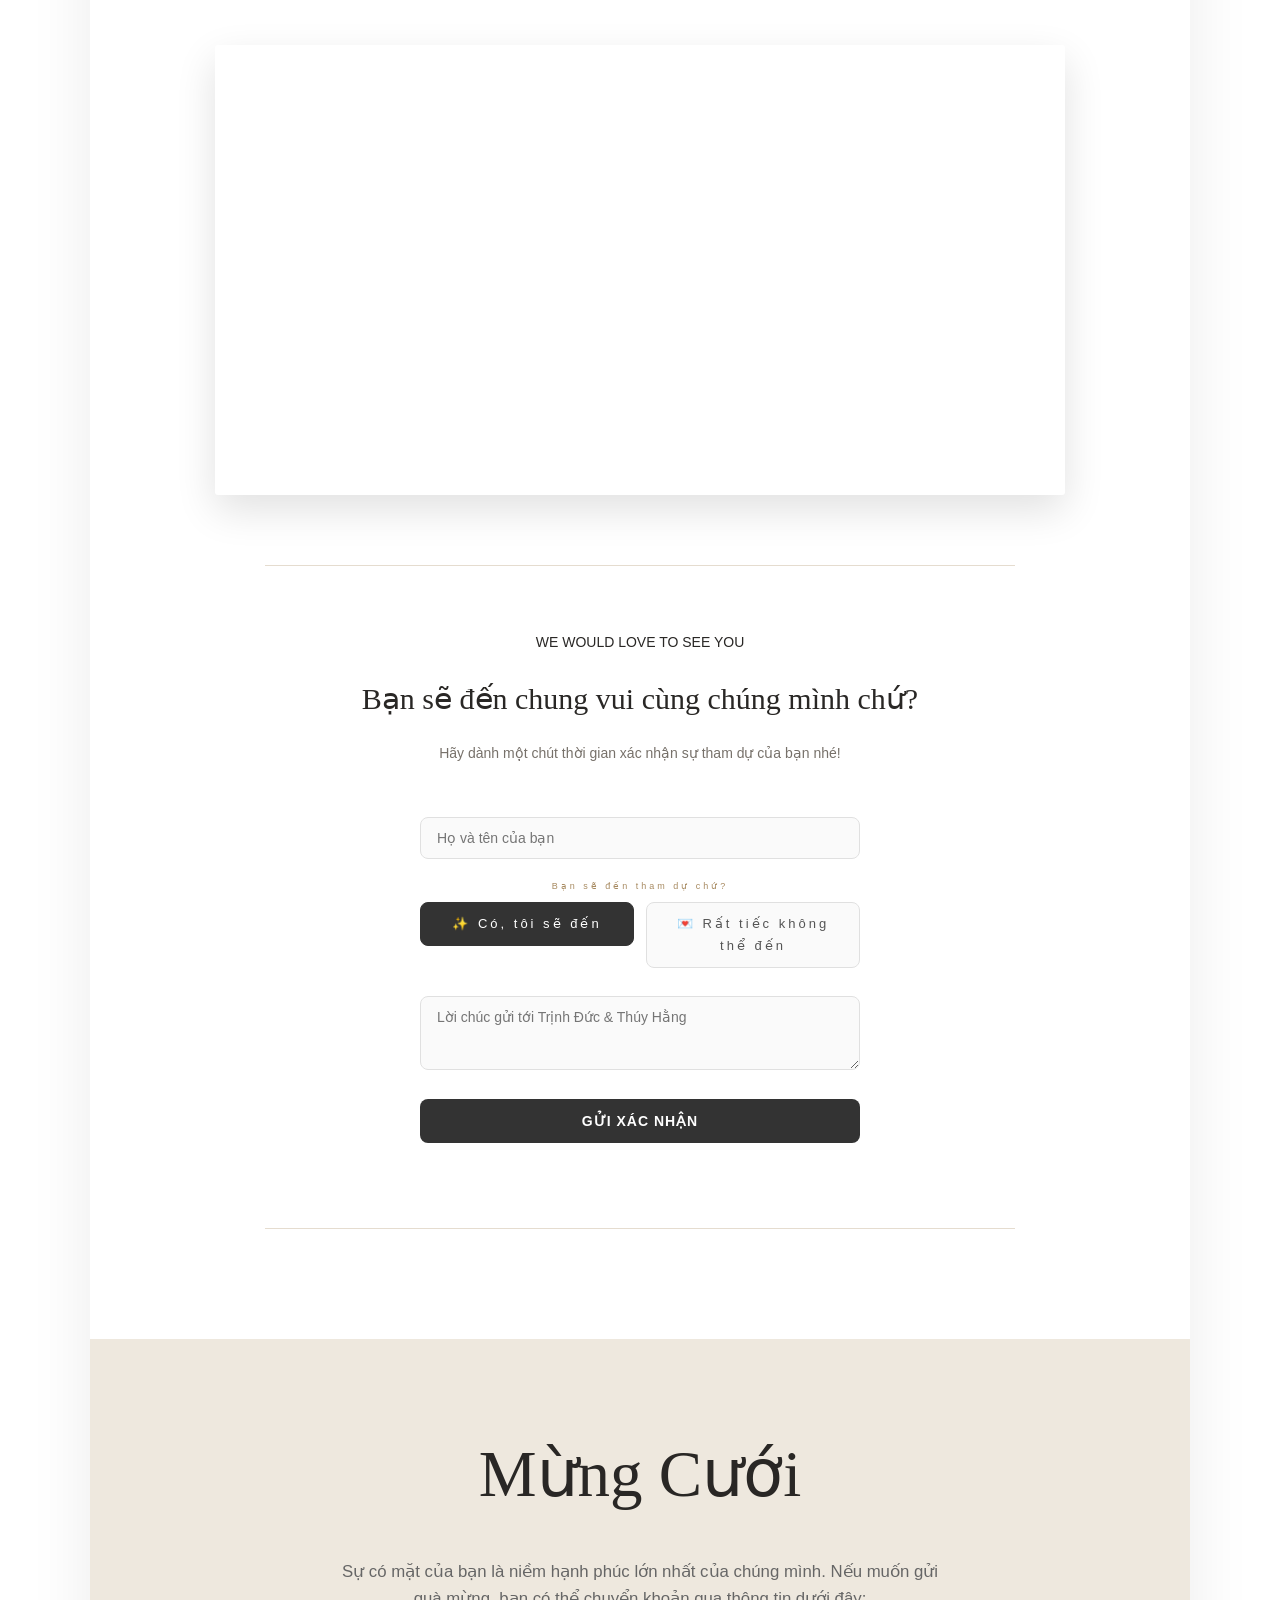
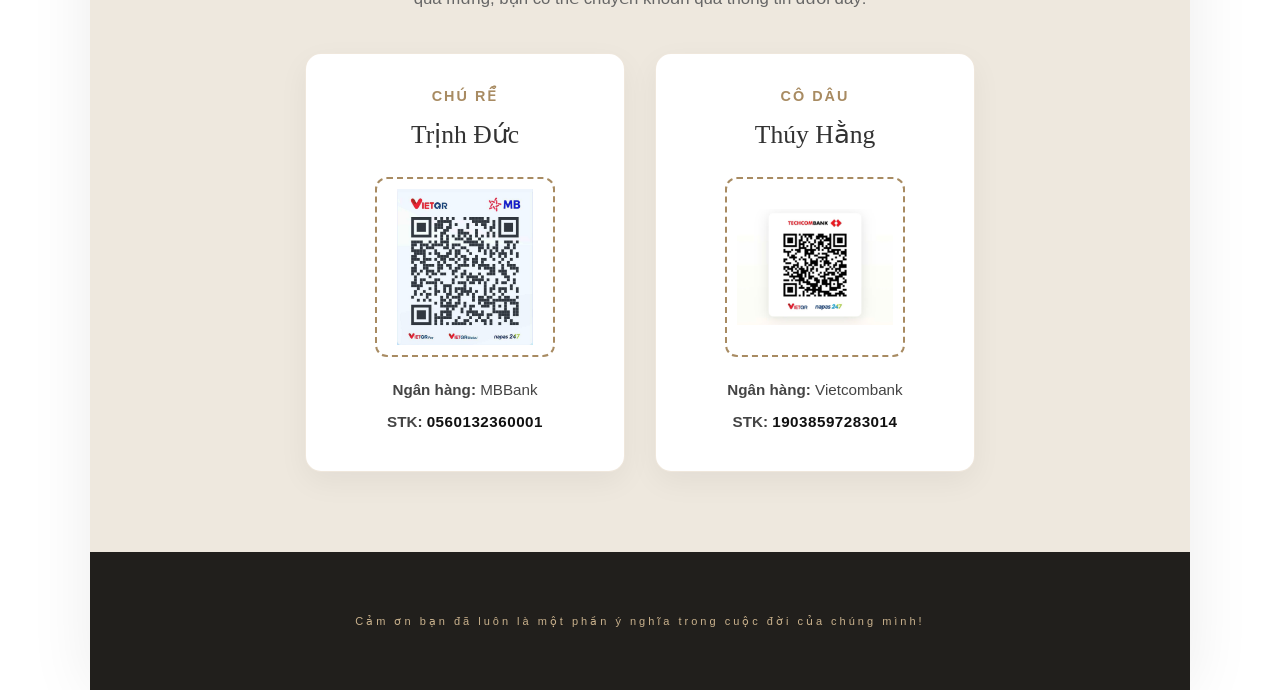
==== commit abee8558: "Update index.html" ====
--- a/index.html
+++ b/index.html
@@ -234,12 +234,12 @@
                     <div class="slide"><img src="./static/images/gallery-4.jpg" alt="Khoảnh khắc 4"></div>
                     <div class="slide"><img src="./static/images/gallery-5.jpg" alt="Khoảnh khắc 5"></div>
                     <div class="slide"><img src="./static/images/gallery-6.jpg" alt="Khoảnh khắc 6"></div>
-                    <div class="slide"><img src="./static/images/gallery-6.jpg" alt="Khoảnh khắc 7"></div>
-                    <div class="slide"><img src="./static/images/gallery-6.jpg" alt="Khoảnh khắc 8"></div>
-                    <div class="slide"><img src="./static/images/gallery-6.jpg" alt="Khoảnh khắc 9"></div>
-                    <div class="slide"><img src="./static/images/gallery-6.jpg" alt="Khoảnh khắc 10"></div>
-                    <div class="slide"><img src="./static/images/gallery-6.jpg" alt="Khoảnh khắc 11"></div>
-                    <div class="slide"><img src="./static/images/gallery-6.jpg" alt="Khoảnh khắc 12"></div>
+                    <div class="slide"><img src="./static/images/gallery-7.jpg" alt="Khoảnh khắc 7"></div>
+                    <div class="slide"><img src="./static/images/gallery-8.jpg" alt="Khoảnh khắc 8"></div>
+                    <div class="slide"><img src="./static/images/gallery-9.jpg" alt="Khoảnh khắc 9"></div>
+                    <div class="slide"><img src="./static/images/gallery-10.jpg" alt="Khoảnh khắc 10"></div>
+                    <div class="slide"><img src="./static/images/gallery-11.jpg" alt="Khoảnh khắc 11"></div>
+                    <div class="slide"><img src="./static/images/gallery-12.jpg" alt="Khoảnh khắc 12"></div>
                 </div>
 
                 <button class="slide-btn prev-btn" id="prevSlide">&#10094;</button>
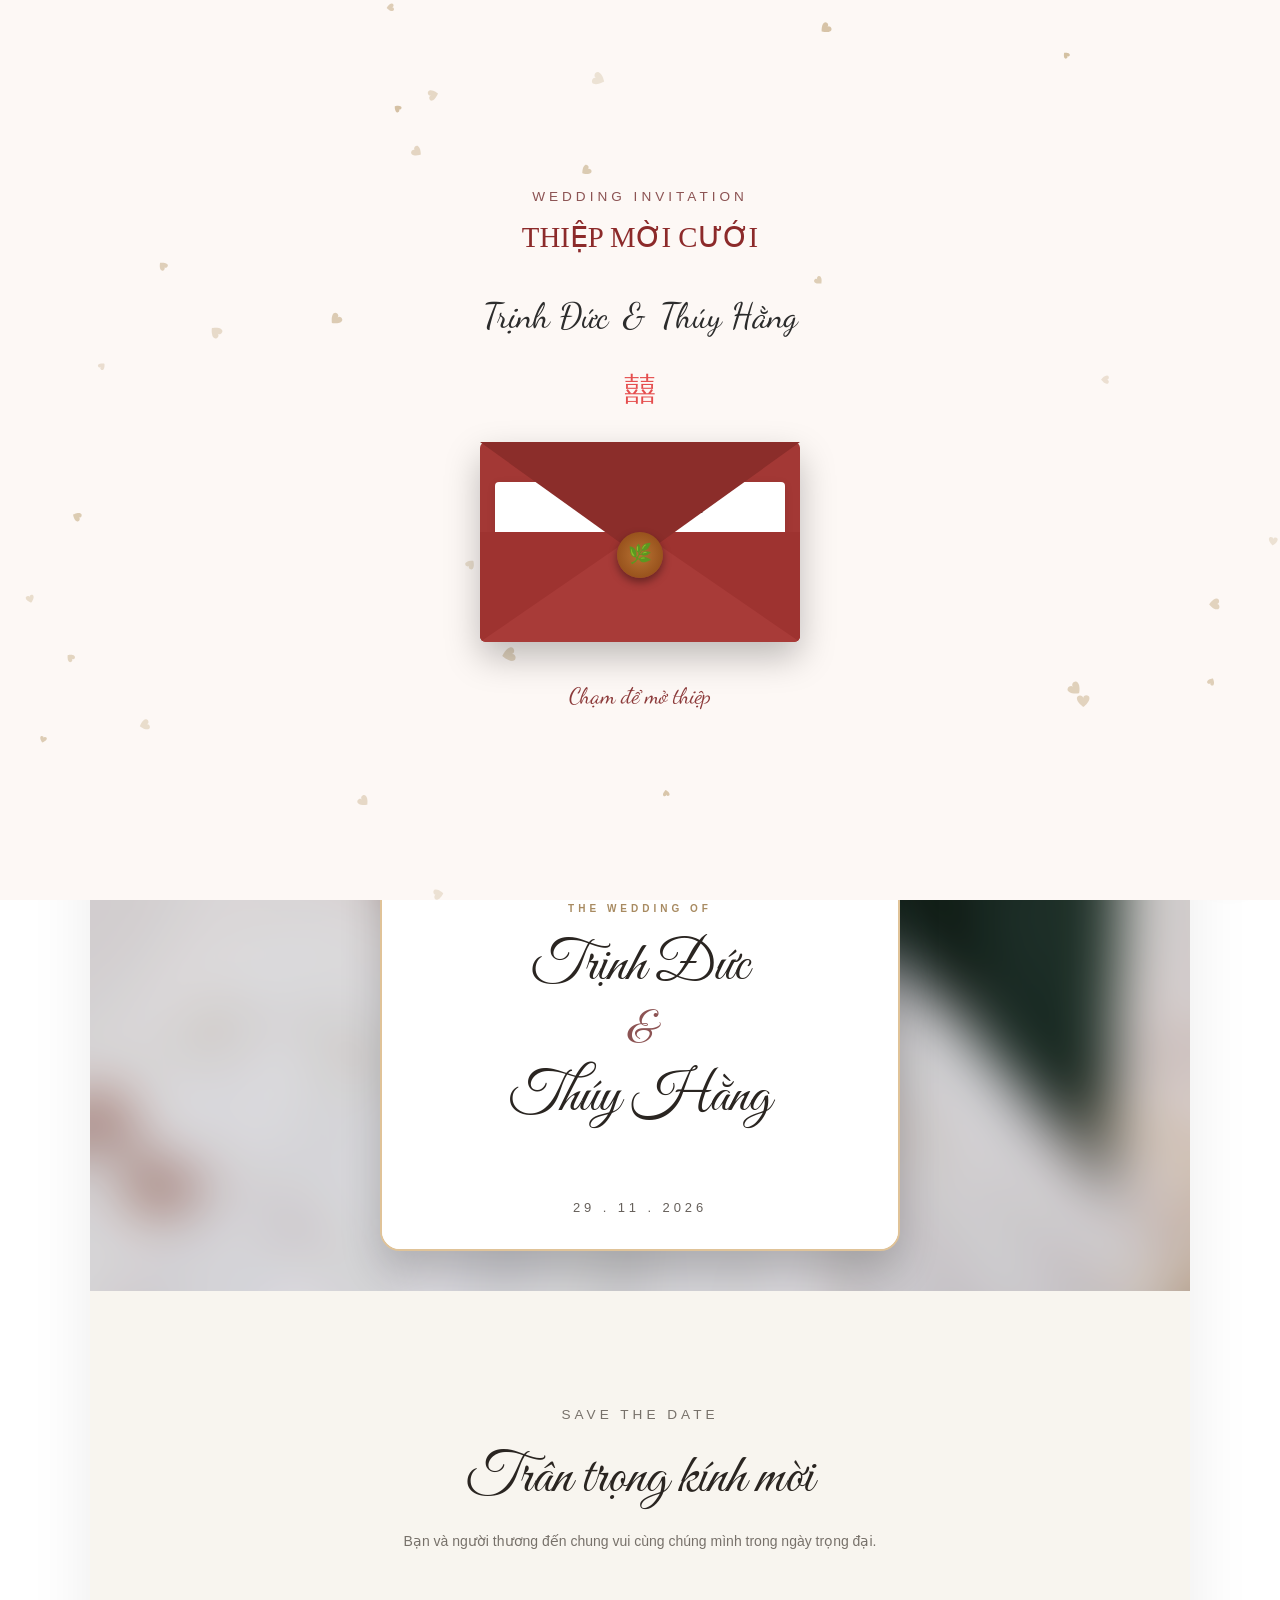
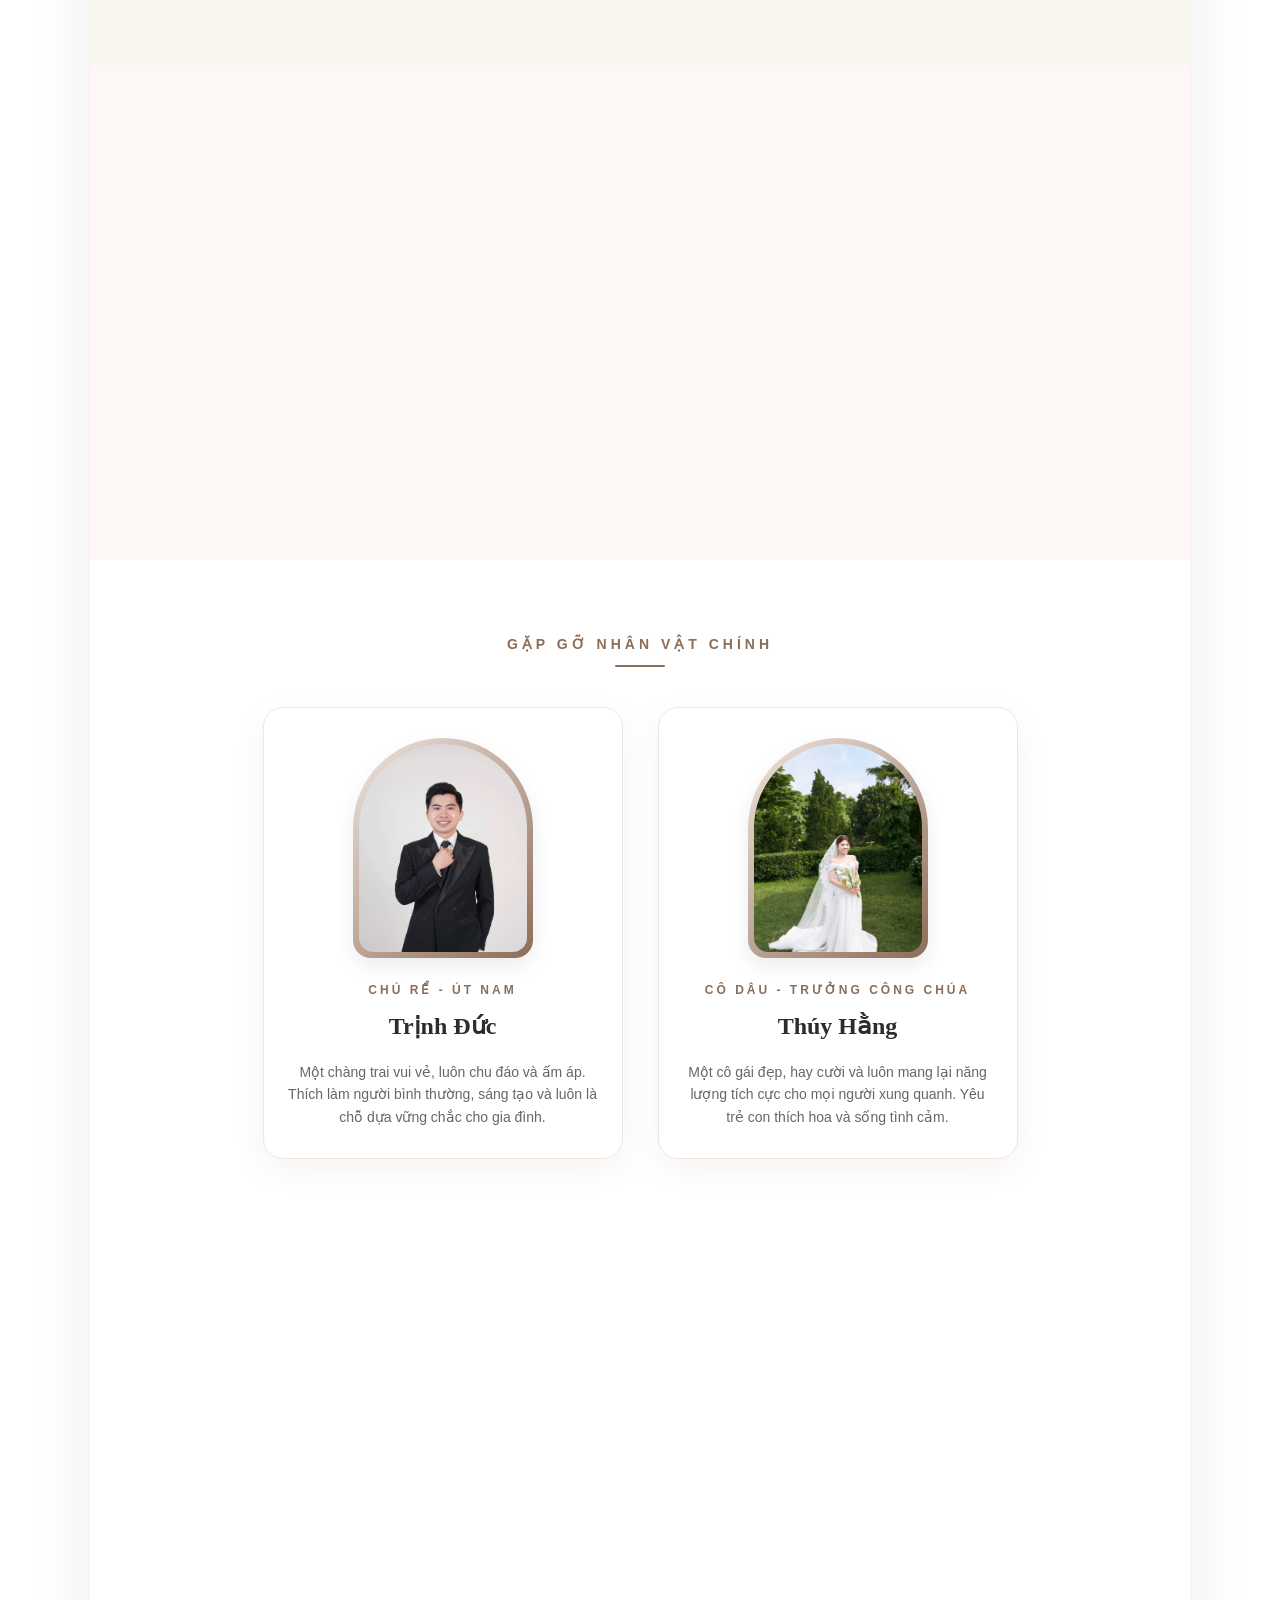
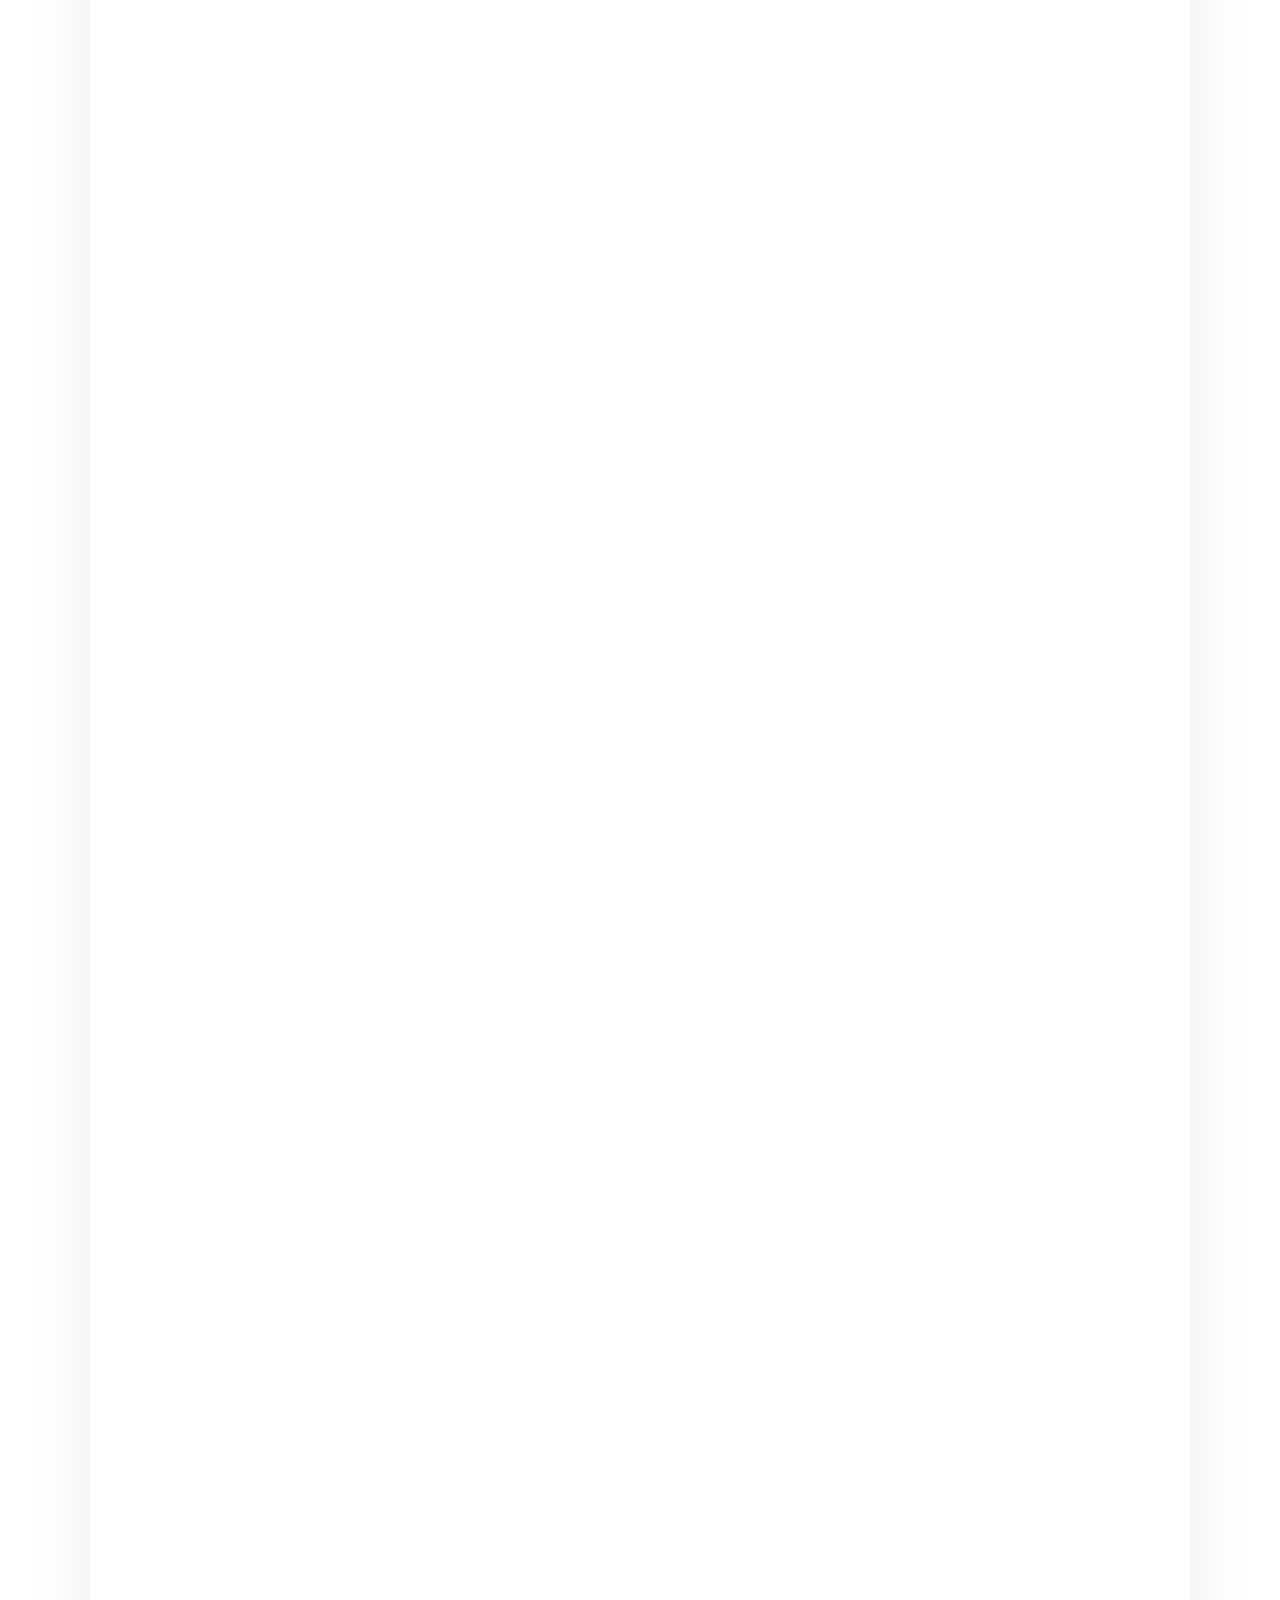
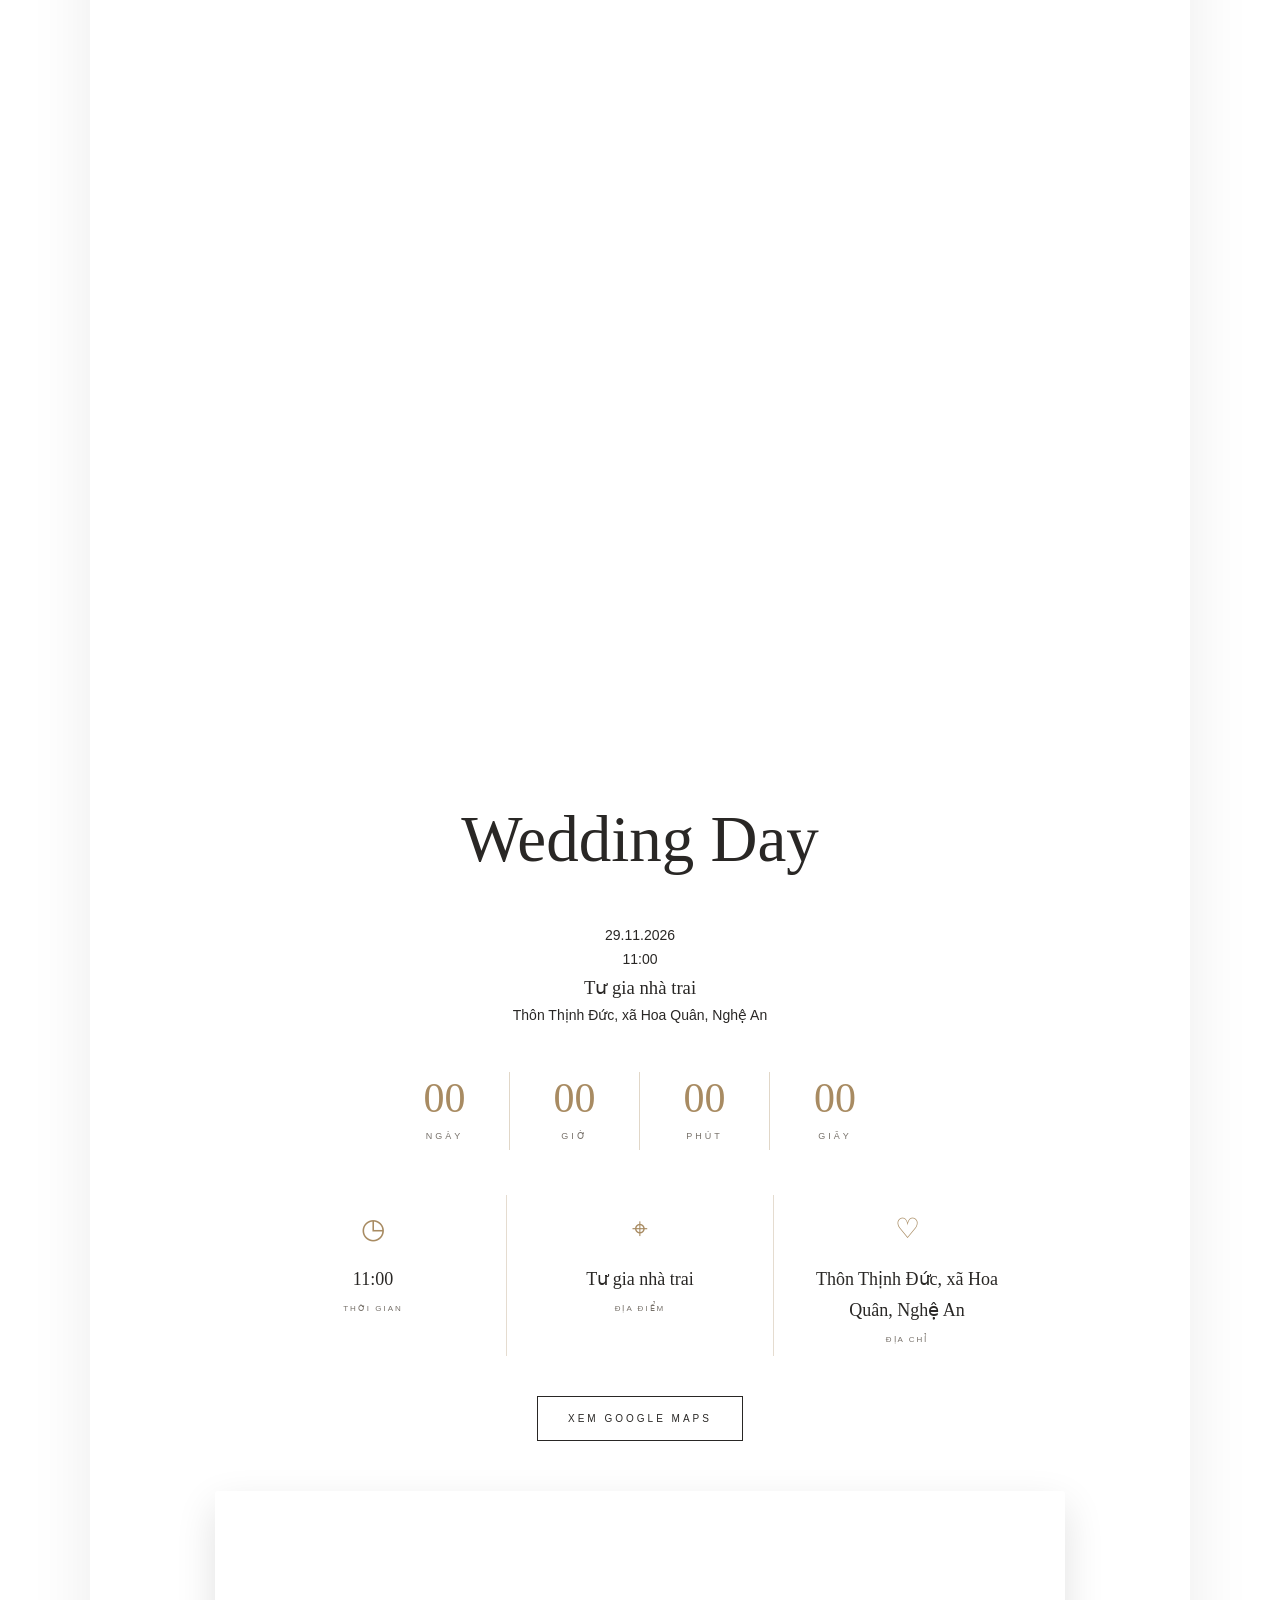
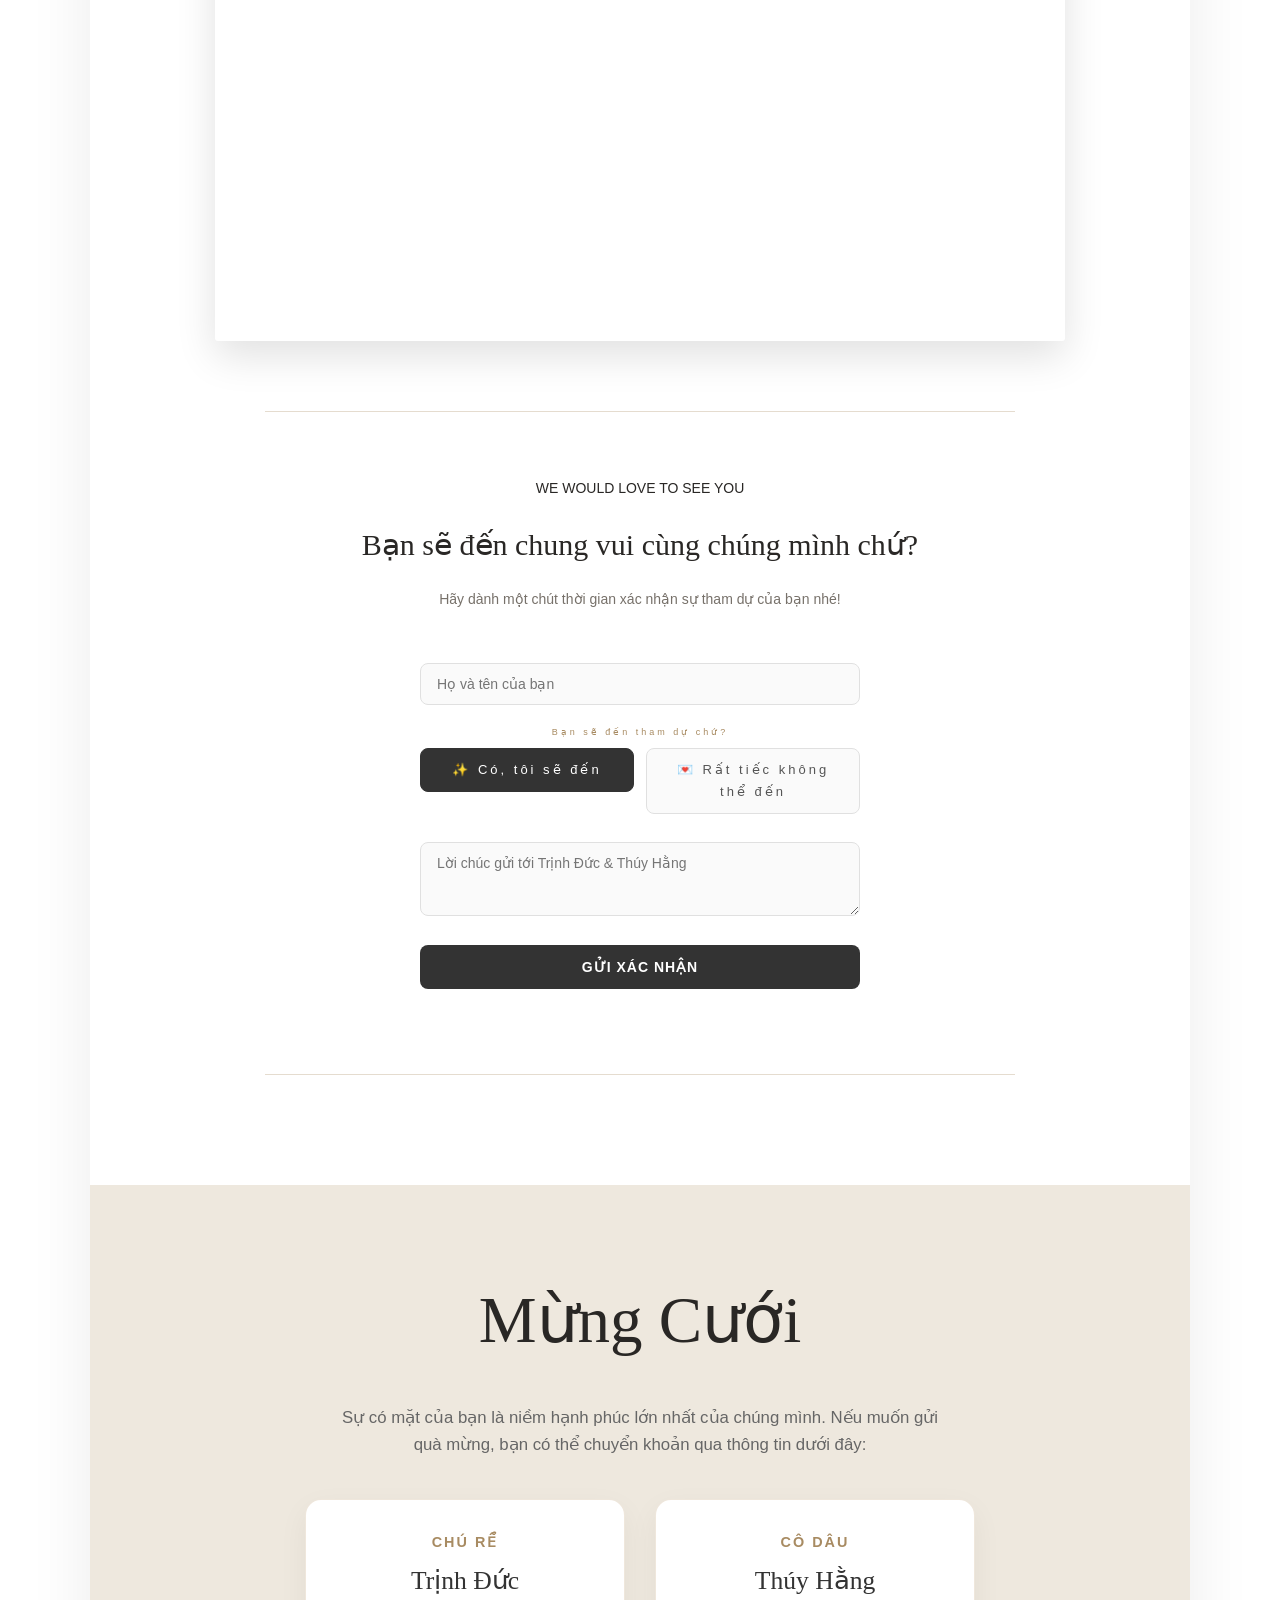
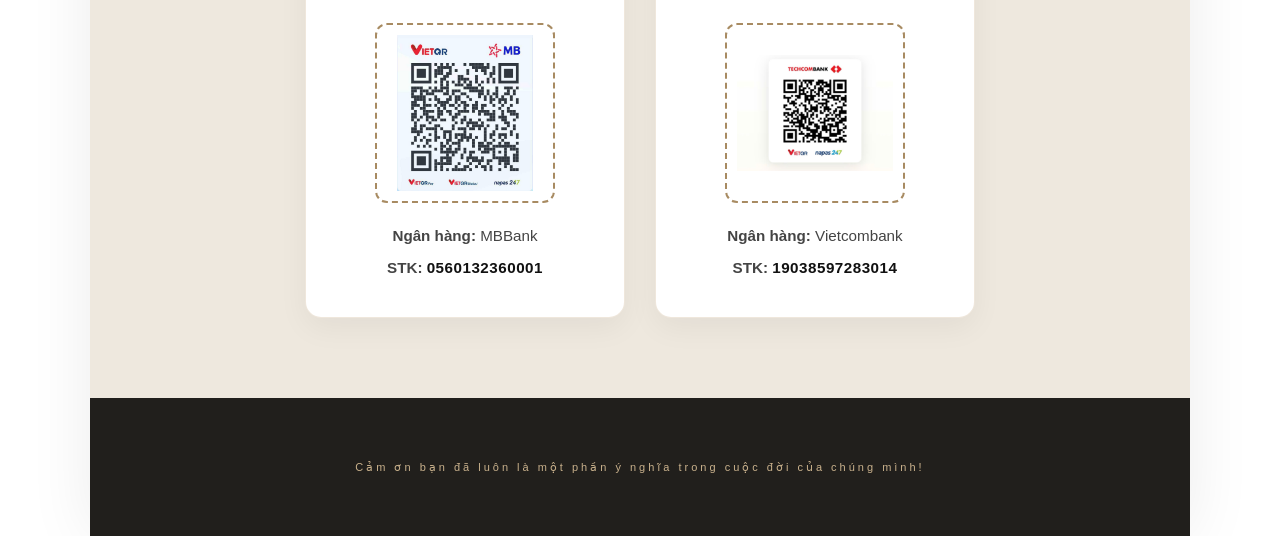
==== commit c94a9f23: "Update index.html" ====
--- a/index.html
+++ b/index.html
@@ -196,10 +196,6 @@
         <p class="love-story-label">OUR LOVE STORY</p>
 
         <div class="love-story-line"></div>
-
-        <h2 class="love-story-title">
-            Câu chuyện của chúng mình
-        </h2>
 
         <p class="love-story-text">
             Từ một cuộc gặp gỡ nhờ duyên phận,
--- a/static/css/style.css
+++ b/static/css/style.css
@@ -2851,3 +2851,72 @@
     font-size: 14px !important;
   }
 }
+
+/* Container chứa toàn bộ ảnh */
+.slideshow-container {
+    position: relative;
+    max-width: 800px;
+    height: 500px; /* Chiều cao cố định của khung ảnh */
+    margin: 0 auto;
+    overflow: hidden;
+    border-radius: 16px;
+    box-shadow: 0 10px 30px rgba(0, 0, 0, 0.1);
+}
+
+.slideshow-track {
+    position: relative;
+    width: 100%;
+    height: 100%;
+}
+
+/* Mặc định ẩn tất cả các slide */
+.slide {
+    position: absolute;
+    top: 0;
+    left: 0;
+    width: 100%;
+    height: 100%;
+    opacity: 0;
+    visibility: hidden;
+    transition: opacity 0.8s ease-in-out, visibility 0.8s ease-in-out;
+}
+
+/* Chỉ hiển thị slide có class active */
+.slide.active {
+    opacity: 1;
+    visibility: visible;
+}
+
+.slide img {
+    width: 100%;
+    height: 100%;
+    object-fit: cover;
+    object-position: center;
+}
+
+/* CSS cho Dots (Chấm tròn chuyển ảnh) */
+.slideshow-dots {
+    position: absolute;
+    bottom: 15px;
+    left: 50%;
+    transform: translateX(-50%);
+    display: flex;
+    gap: 8px;
+    z-index: 10;
+}
+
+.dot {
+    width: 10px;
+    height: 10px;
+    border-radius: 50%;
+    background-color: rgba(255, 255, 255, 0.5);
+    cursor: pointer;
+    transition: all 0.3s ease;
+}
+
+.dot.active {
+    background-color: #ffffff;
+    transform: scale(1.3);
+    width: 22px;
+    border-radius: 10px;
+}
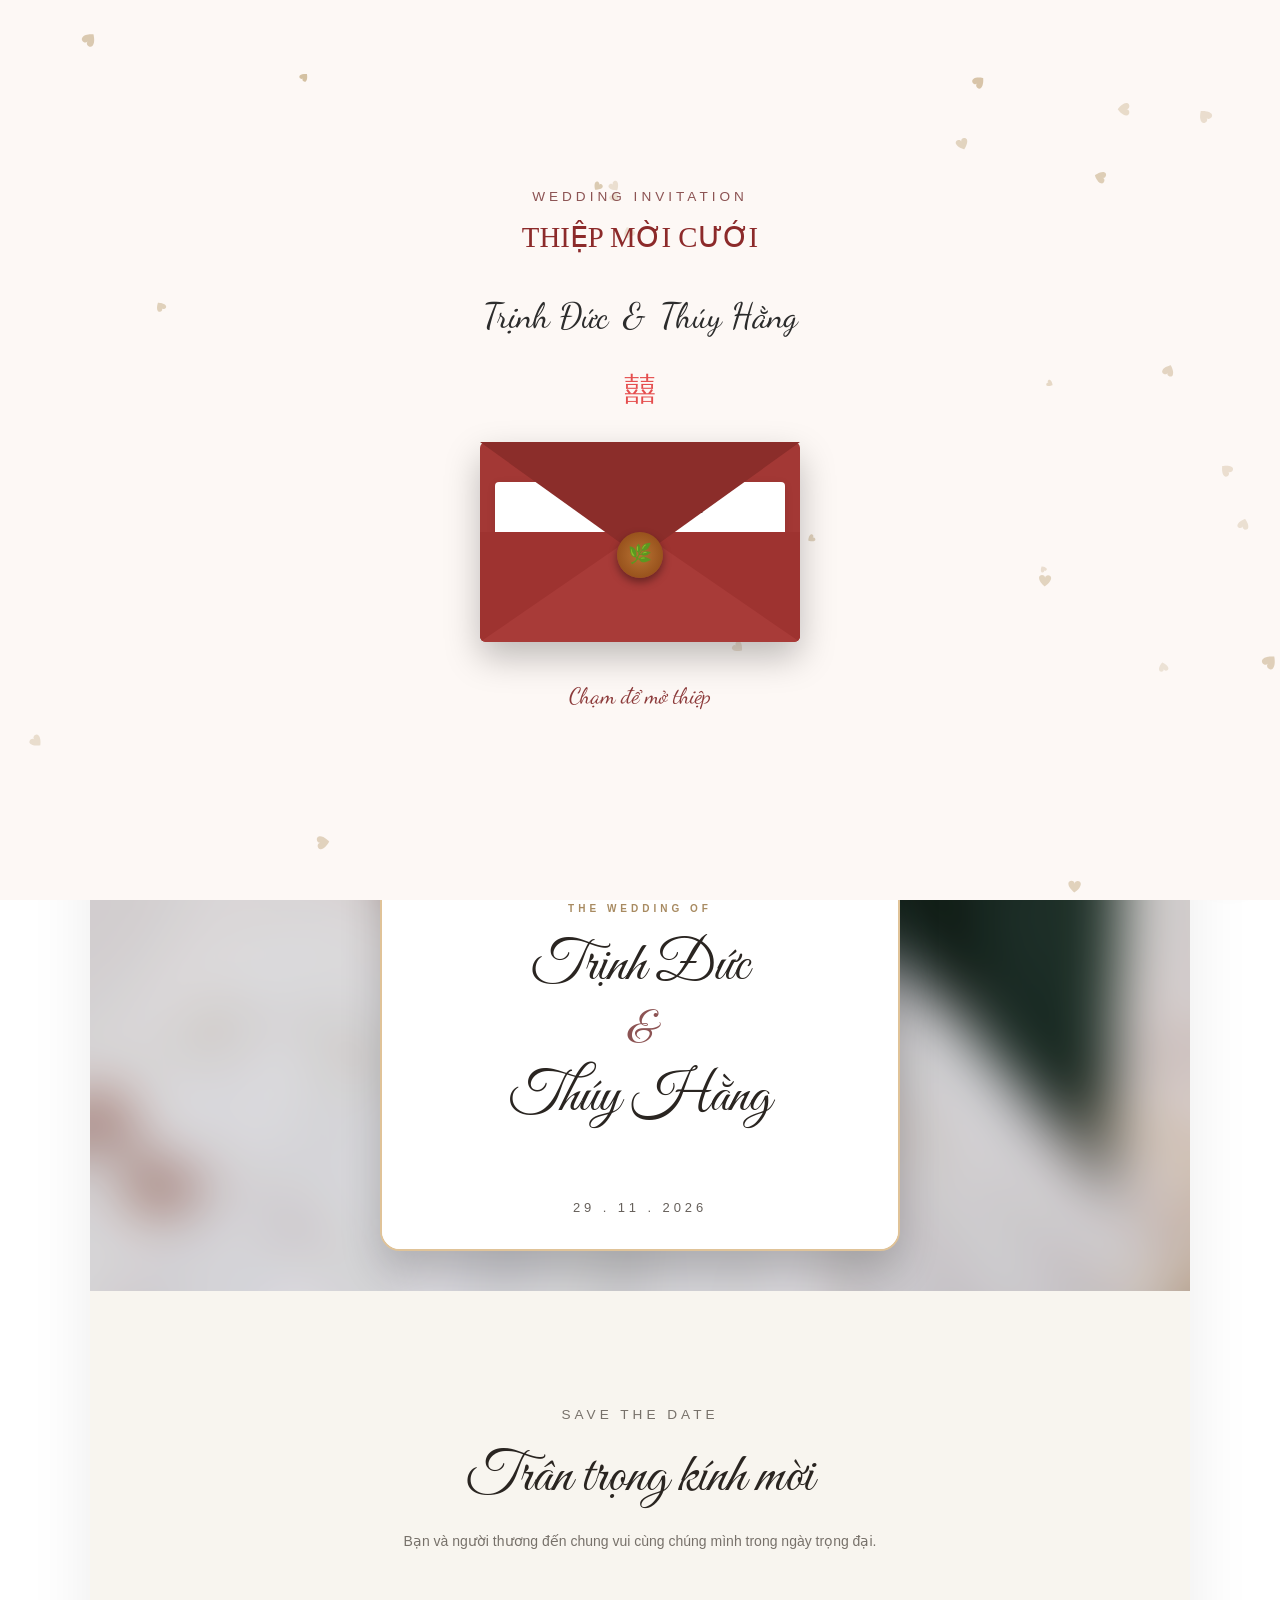
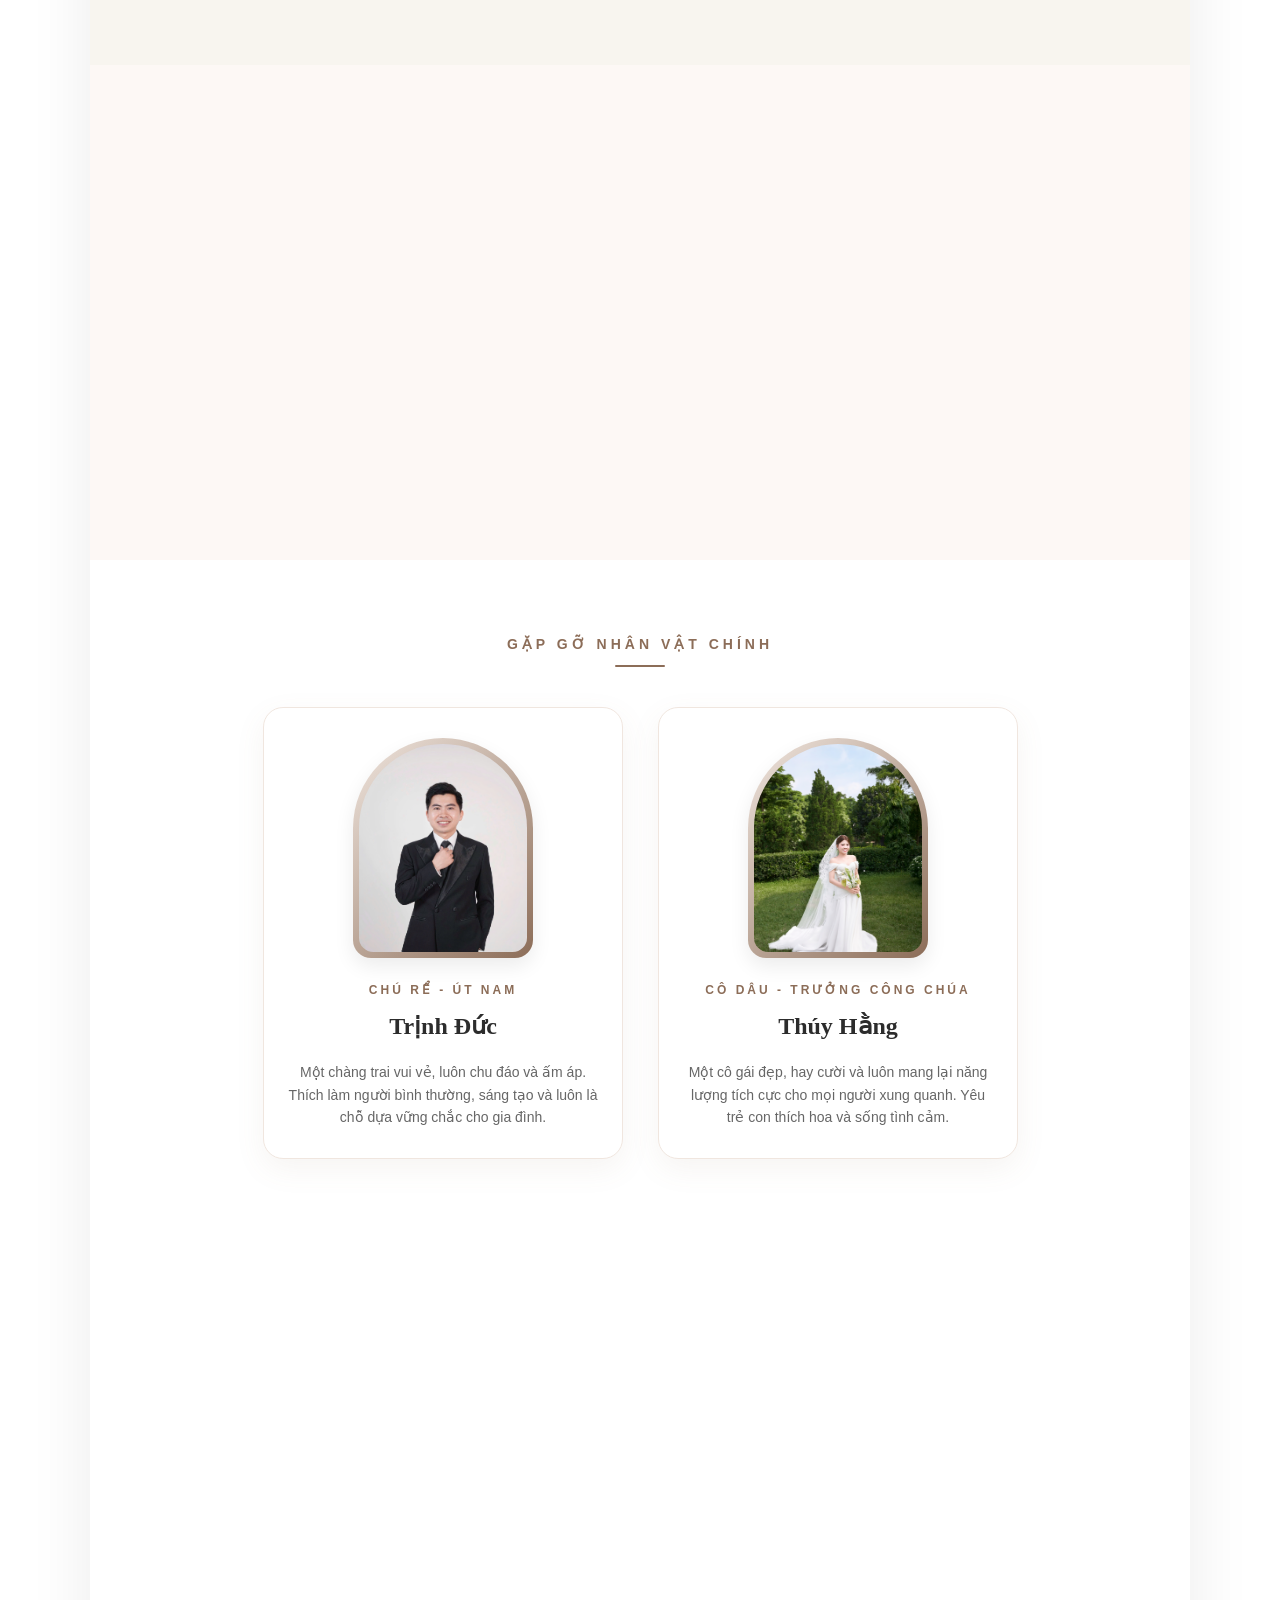
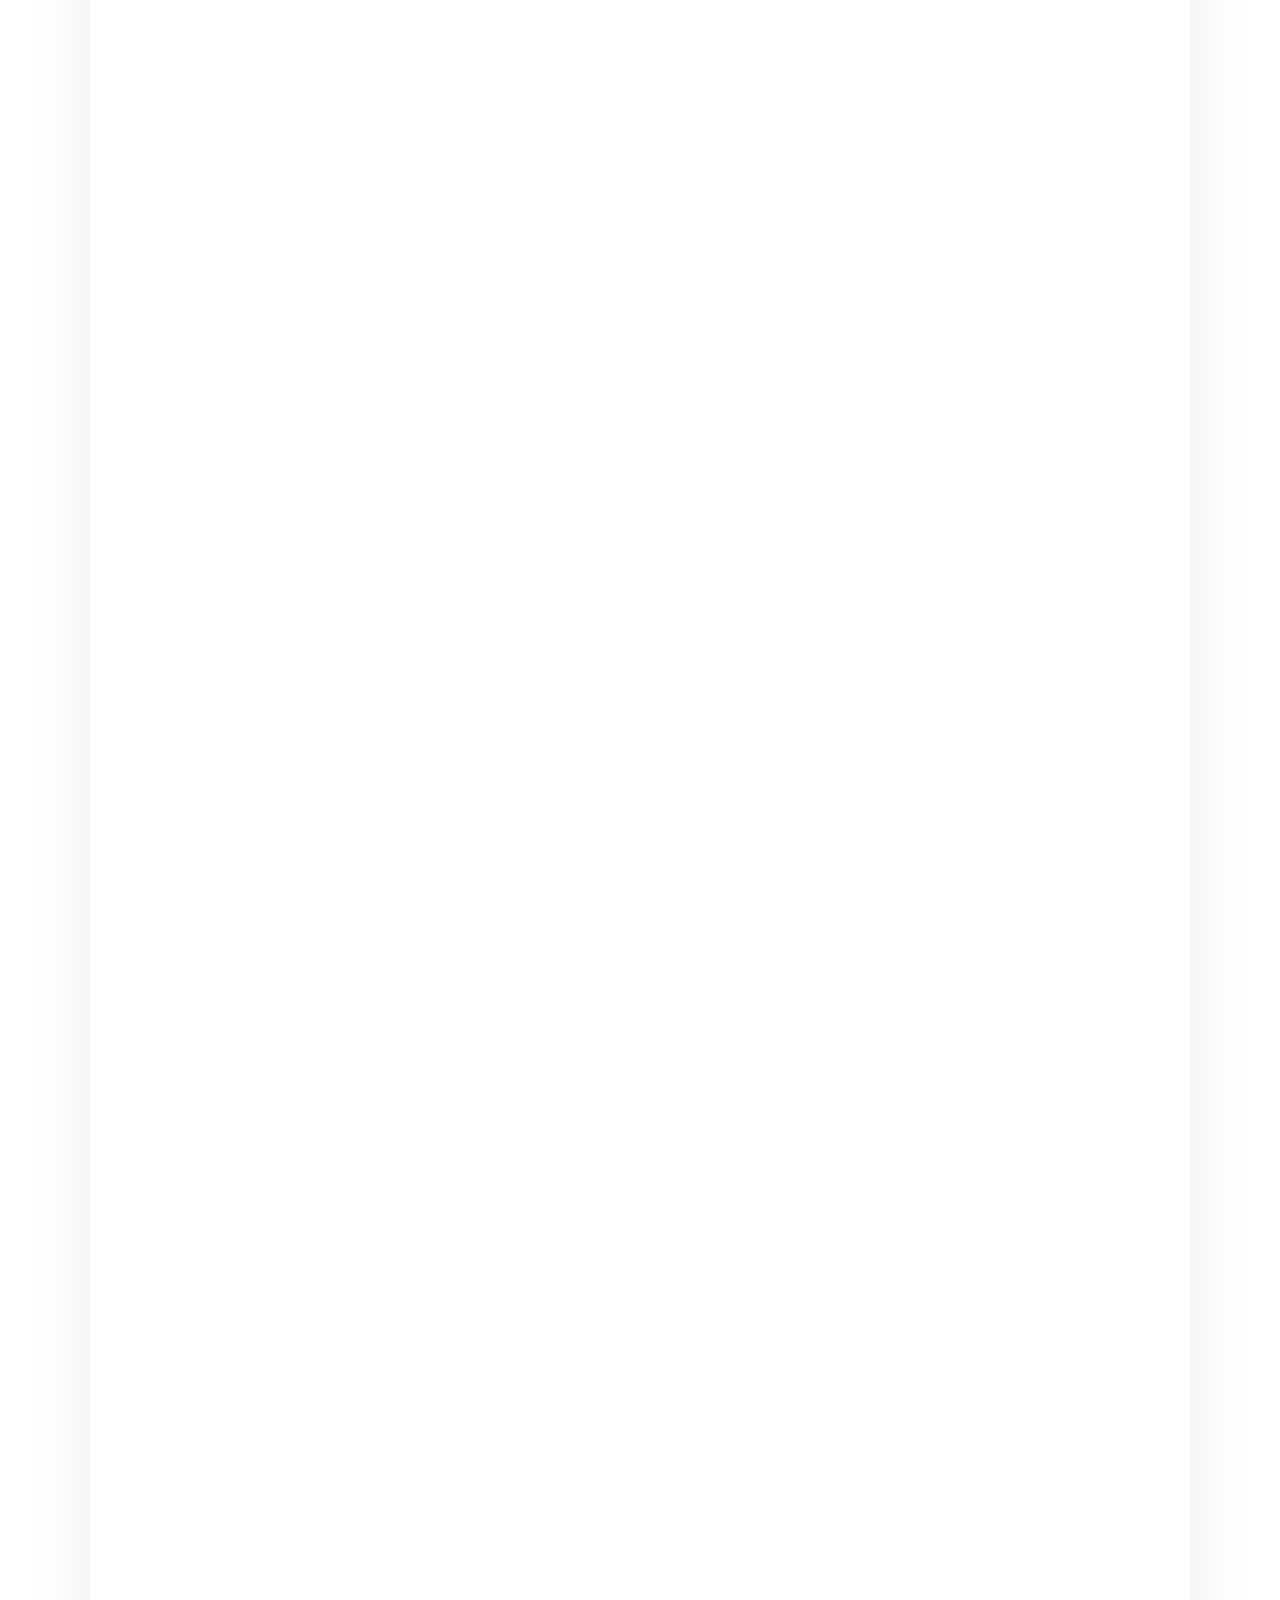
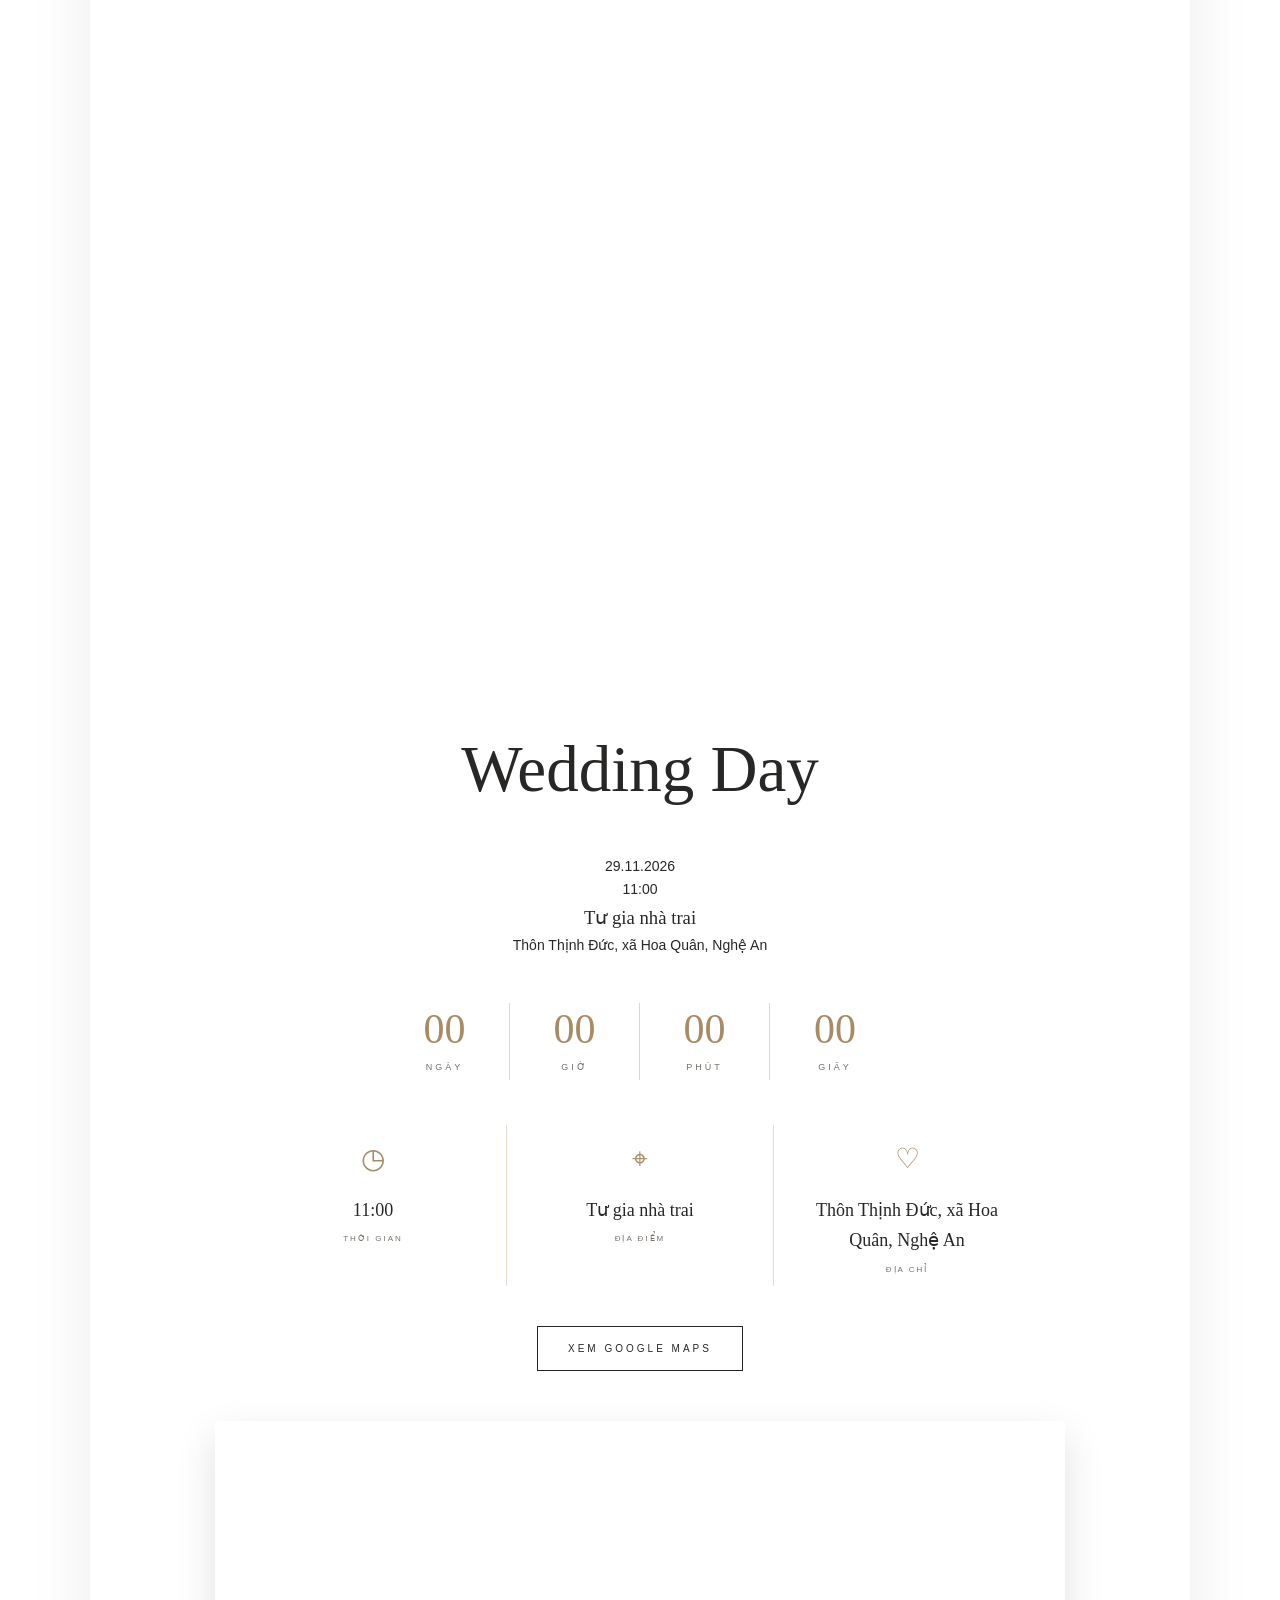
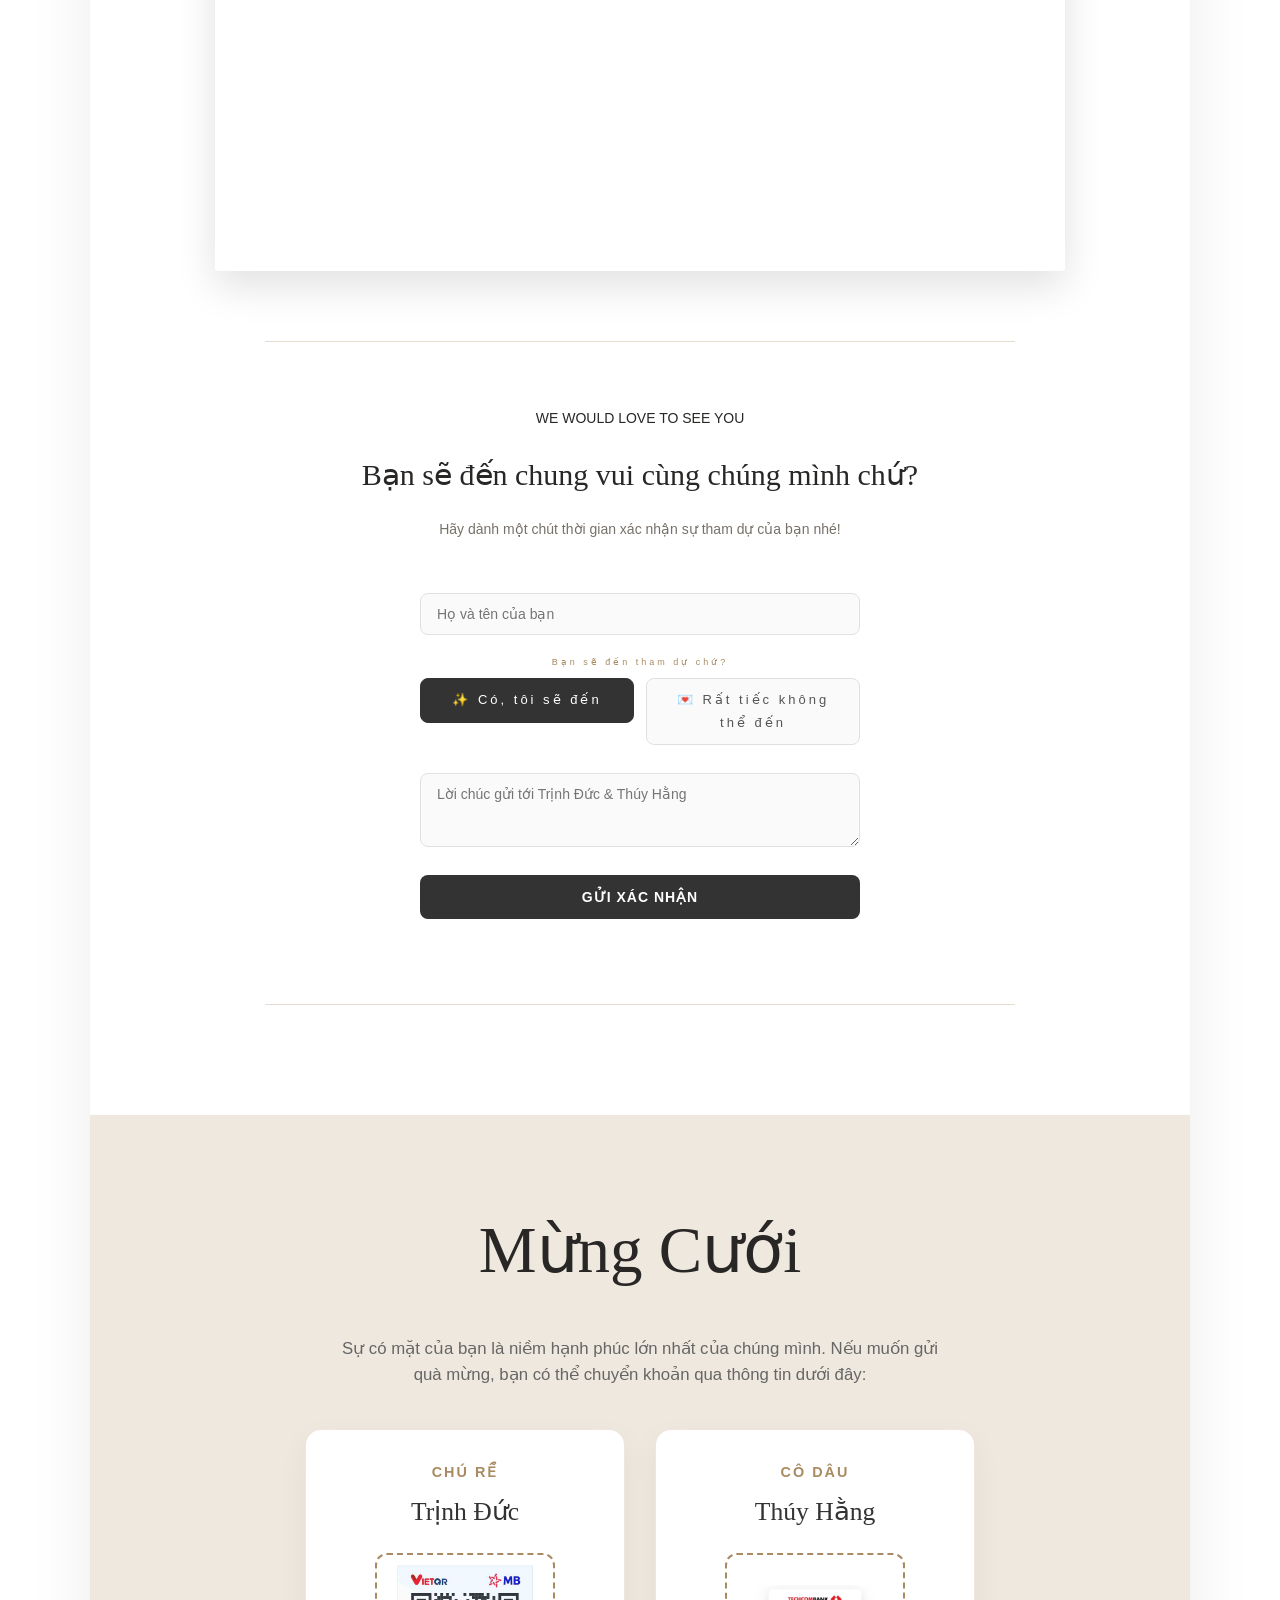
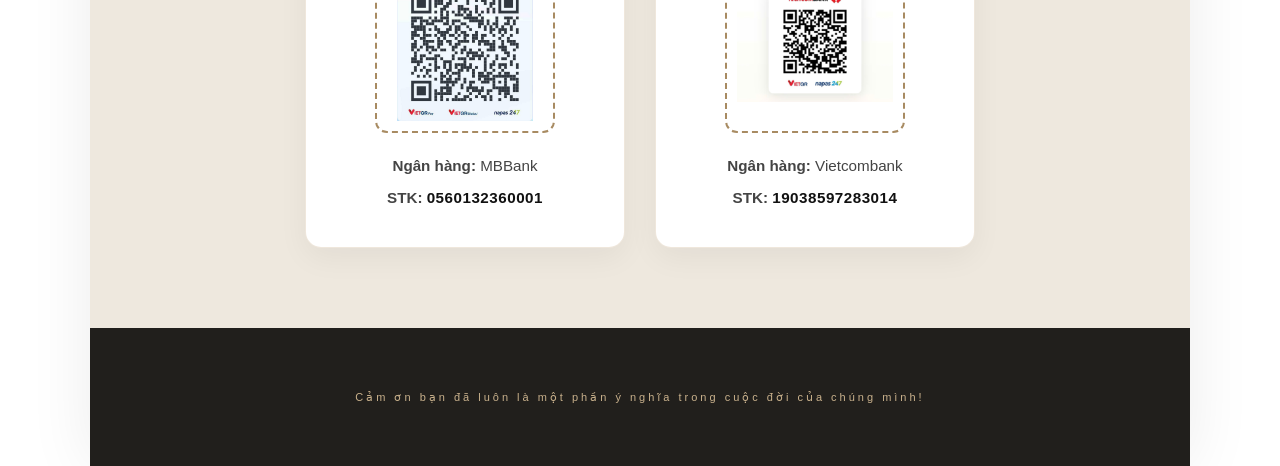
==== commit b54cb9d6: "Update index.html" ====
--- a/index.html
+++ b/index.html
@@ -236,6 +236,15 @@
                     <div class="slide"><img src="./static/images/gallery-10.jpg" alt="Khoảnh khắc 10"></div>
                     <div class="slide"><img src="./static/images/gallery-11.jpg" alt="Khoảnh khắc 11"></div>
                     <div class="slide"><img src="./static/images/gallery-12.jpg" alt="Khoảnh khắc 12"></div>
+                    <div class="slide"><img src="./static/images/gallery-13.jpg" alt="Khoảnh khắc 13"></div>
+                    <div class="slide"><img src="./static/images/gallery-14.jpg" alt="Khoảnh khắc 14"></div>
+                    <div class="slide"><img src="./static/images/gallery-15.jpg" alt="Khoảnh khắc 15"></div>
+                    <div class="slide"><img src="./static/images/gallery-16.jpg" alt="Khoảnh khắc 16"></div>
+                    <div class="slide"><img src="./static/images/gallery-17.jpg" alt="Khoảnh khắc 17"></div>
+                    <div class="slide"><img src="./static/images/gallery-18.jpg" alt="Khoảnh khắc 18"></div>
+                    <div class="slide"><img src="./static/images/gallery-19.jpg" alt="Khoảnh khắc 19"></div>
+                    <div class="slide"><img src="./static/images/gallery-20.jpg" alt="Khoảnh khắc 20"></div>
+                    <div class="slide"><img src="./static/images/gallery-21.jpg" alt="Khoảnh khắc 21"></div>
                 </div>
 
                 <button class="slide-btn prev-btn" id="prevSlide">&#10094;</button>
--- a/static/css/style.css
+++ b/static/css/style.css
@@ -2602,36 +2602,6 @@
     width: 100%;
   }
 }
-/* ==========================================
-   OUR LOVE STORY - LÃNG MẠN
-========================================== */
-
-.love-story-section {
-    position: relative;
-
-    padding: 120px 10%;
-
-    background:
-        radial-gradient(
-            circle at center,
-            rgba(201, 177, 140, 0.10),
-            transparent 60%
-        ),
-        #ffffff;
-
-    overflow: hidden;
-}
-
-.love-story-inner {
-    position: relative;
-
-    max-width: 720px;
-
-    margin: 0 auto;
-
-    text-align: center;
-}
-
 /* OUR LOVE STORY */
 
 .love-story-label {
@@ -2740,7 +2710,6 @@
     animation:
         loveStoryHeart 1s ease 1.9s forwards;
 }
-
 
 /* ==========================================
    ANIMATION
@@ -2852,71 +2821,152 @@
   }
 }
 
-/* Container chứa toàn bộ ảnh */
+/* ==========================================
+   GALLERY SLIDESHOW - PROFESSIONAL CROSS-FADE
+   ========================================== */
 .slideshow-container {
-    position: relative;
-    max-width: 800px;
-    height: 500px; /* Chiều cao cố định của khung ảnh */
-    margin: 0 auto;
-    overflow: hidden;
-    border-radius: 16px;
-    box-shadow: 0 10px 30px rgba(0, 0, 0, 0.1);
+  position: relative;
+  max-width: 850px;
+  /* Dùng aspectRatio thay vì height cố định để ảnh giữ nguyên tỉ lệ đẹp trên cả PC & Mobile */
+  aspect-ratio: 4 / 3;
+  width: 100%;
+  margin: 0 auto;
+  overflow: hidden;
+  border-radius: 16px;
+  box-shadow: 0 15px 35px rgba(0, 0, 0, 0.12);
+  background-color: #1a1a1a; /* Nền tối nhẹ giúp ảnh chuyển mượt không bị lóe trắng */
 }
 
 .slideshow-track {
-    position: relative;
-    width: 100%;
-    height: 100%;
-}
-
-/* Mặc định ẩn tất cả các slide */
+  position: relative;
+  width: 100%;
+  height: 100%;
+}
+
 .slide {
-    position: absolute;
-    top: 0;
-    left: 0;
-    width: 100%;
-    height: 100%;
-    opacity: 0;
-    visibility: hidden;
-    transition: opacity 0.8s ease-in-out, visibility 0.8s ease-in-out;
-}
-
-/* Chỉ hiển thị slide có class active */
+  position: absolute;
+  inset: 0;
+  width: 100%;
+  height: 100%;
+  opacity: 0;
+  transform: scale(1.03); /* Phóng nhẹ 3% để tạo hiệu ứng Zoom nhẹ khi xuất hiện */
+  transition: opacity 0.9s cubic-bezier(0.4, 0, 0.2, 1), 
+              transform 0.9s cubic-bezier(0.4, 0, 0.2, 1);
+  pointer-events: none;
+  will-change: opacity, transform; /* Tối ưu card màn hình (GPU Acceleration) chống giật */
+}
+
 .slide.active {
-    opacity: 1;
-    visibility: visible;
+  opacity: 1;
+  transform: scale(1); /* Trở về kích thước chuẩn */
+  pointer-events: auto;
+  z-index: 2;
 }
 
 .slide img {
-    width: 100%;
-    height: 100%;
-    object-fit: cover;
-    object-position: center;
-}
-
-/* CSS cho Dots (Chấm tròn chuyển ảnh) */
+  width: 100%;
+  height: 100%;
+  /* Hiển thị trọn vẹn khung hình không bị mất chi tiết */
+  object-fit: contain; 
+  background-color: #f7f5f0; /* Nền kem trùng tông thiệp nếu ảnh ngắn hơn khung */
+  display: block;
+}
+
+/* Nút bấm Prev/Next nổi bật và mượt */
+.slide-btn {
+  position: absolute;
+  top: 50%;
+  transform: translateY(-50%);
+  z-index: 10;
+  width: 44px;
+  height: 44px;
+  border-radius: 50%;
+  background: rgba(255, 255, 255, 0.85);
+  border: 1px solid rgba(140, 109, 88, 0.2);
+  color: #2c2c2c;
+  font-size: 18px;
+  cursor: pointer;
+  display: flex;
+  align-items: center;
+  justify-content: center;
+  backdrop-filter: blur(4px);
+  transition: all 0.3s ease;
+  box-shadow: 0 4px 12px rgba(0, 0, 0, 0.15);
+}
+
+.slide-btn:hover {
+  background: #ffffff;
+  color: #8c6d58;
+  transform: translateY(-50%) scale(1.1);
+}
+
+.prev-btn { left: 16px; }
+.next-btn { right: 16px; }
+
+/* Dots indicator tinh tế */
 .slideshow-dots {
-    position: absolute;
-    bottom: 15px;
-    left: 50%;
-    transform: translateX(-50%);
-    display: flex;
-    gap: 8px;
-    z-index: 10;
+  position: absolute;
+  bottom: 18px;
+  left: 50%;
+  transform: translateX(-50%);
+  z-index: 10;
+  display: flex;
+  gap: 6px;
+  background: rgba(0, 0, 0, 0.3);
+  padding: 6px 12px;
+  border-radius: 20px;
+  backdrop-filter: blur(4px);
 }
 
 .dot {
-    width: 10px;
-    height: 10px;
-    border-radius: 50%;
-    background-color: rgba(255, 255, 255, 0.5);
-    cursor: pointer;
-    transition: all 0.3s ease;
+  width: 8px;
+  height: 8px;
+  border-radius: 50%;
+  background-color: rgba(255, 255, 255, 0.5);
+  cursor: pointer;
+  transition: all 0.4s cubic-bezier(0.4, 0, 0.2, 1);
 }
 
 .dot.active {
-    background-color: #ffffff;
-    transform: scale(1.3);
-    width: 22px;
-    border-radius: 10px;
-}
+  background-color: #ffffff;
+  width: 20px;
+  border-radius: 10px;
+}
+
+/* Responsive Mobile */
+@media (max-width: 600px) {
+  .slideshow-container {
+    aspect-ratio: 3 / 4; /* Chuyển tỉ lệ dọc phù hợp màn hình điện thoại */
+    border-radius: 12px;
+  }
+  .slide-btn {
+    width: 36px;
+    height: 36px;
+    font-size: 14px;
+  }
+  .prev-btn { left: 8px; }
+  .next-btn { right: 8px; }
+}
+
+/* ==========================================
+   SCROLL REVEAL ANIMATIONS (HIỆU ỨNG CUỘN TRANG)
+   ========================================== */
+/* Trạng thái mặc định trước khi cuộn tới */
+.reveal-on-scroll {
+  opacity: 0;
+  transform: translateY(40px) scale(0.98);
+  transition: opacity 0.8s cubic-bezier(0.25, 1, 0.5, 1),
+              transform 0.8s cubic-bezier(0.25, 1, 0.5, 1);
+  will-change: opacity, transform;
+}
+
+/* Trạng thái khi đã cuộn tới vị trí quan sát */
+.reveal-on-scroll.is-visible {
+  opacity: 1;
+  transform: translateY(0) scale(1);
+}
+
+/* Tùy chọn hiệu ứng xuất hiện nối tiếp cho các thẻ con (Stagger effect) */
+.reveal-delay-1 { transition-delay: 0.15s; }
+.reveal-delay-2 { transition-delay: 0.3s; }
+.reveal-delay-3 { transition-delay: 0.45s; }
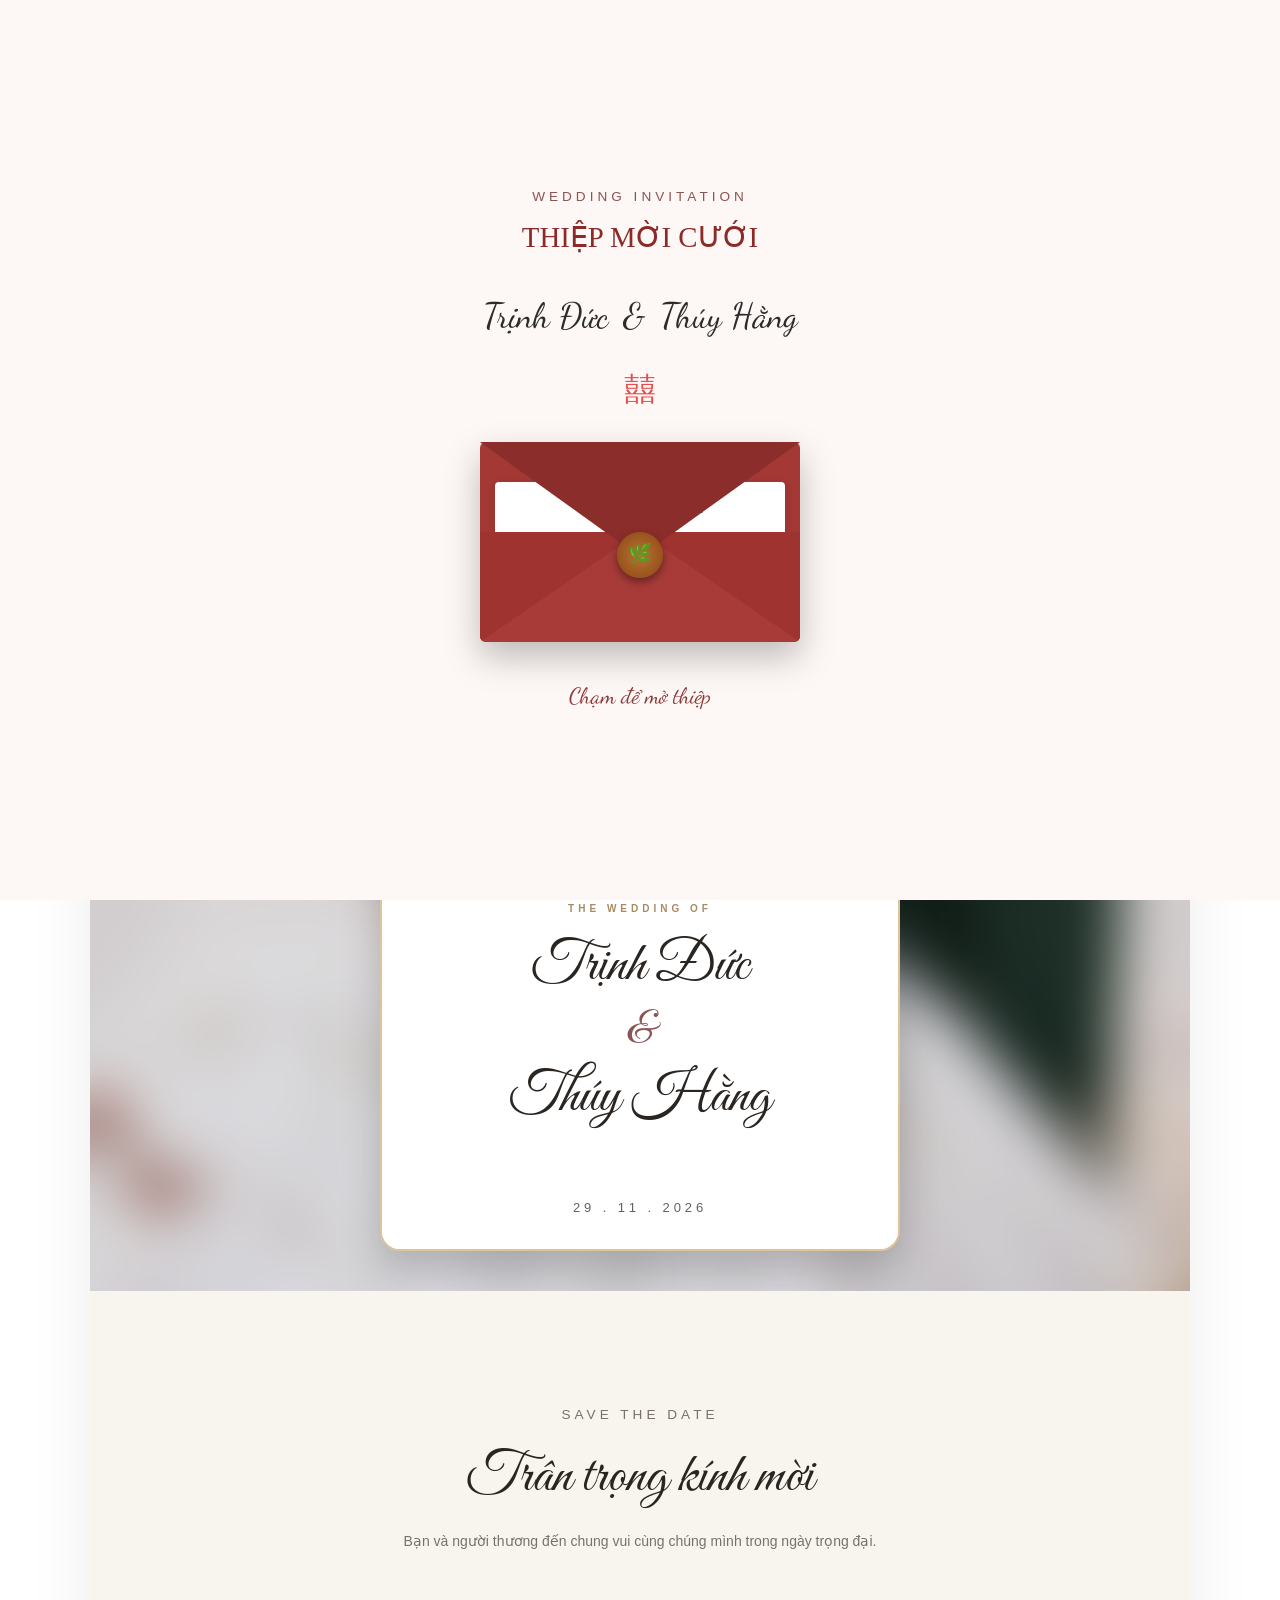
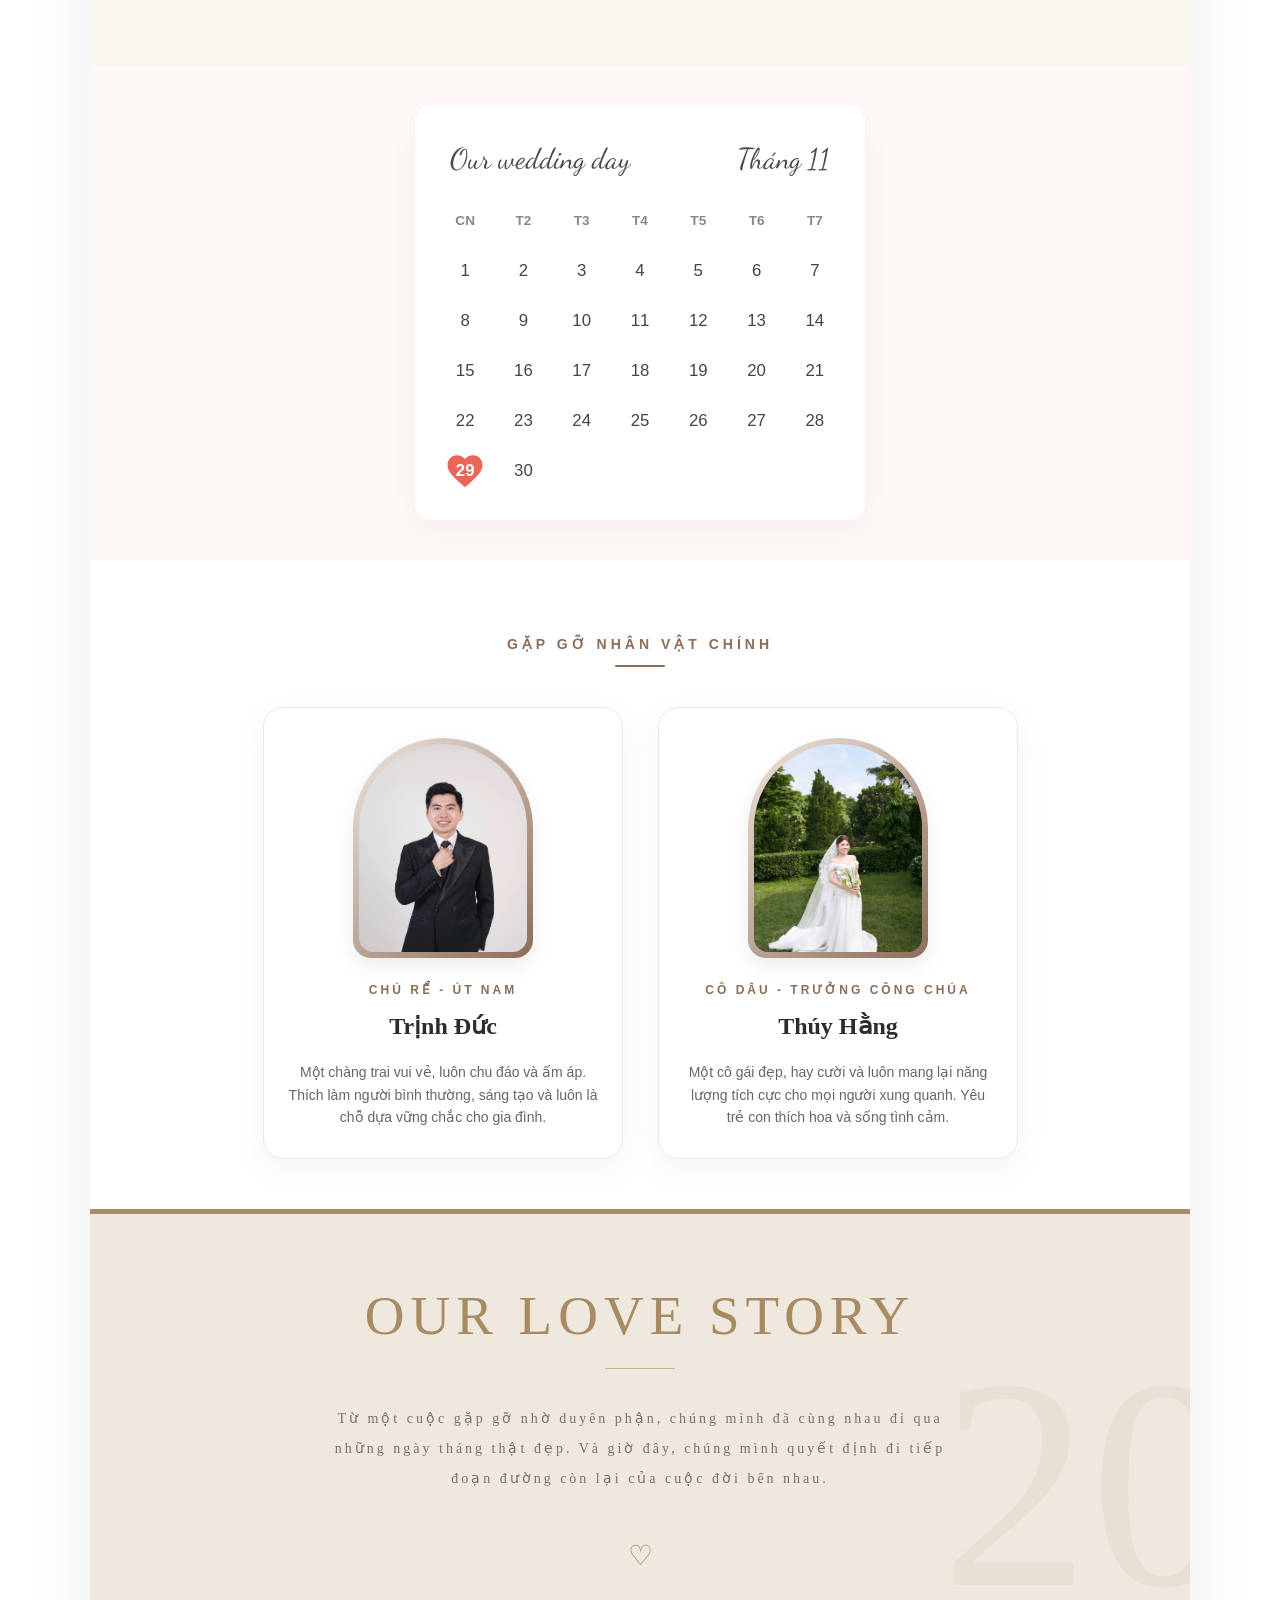
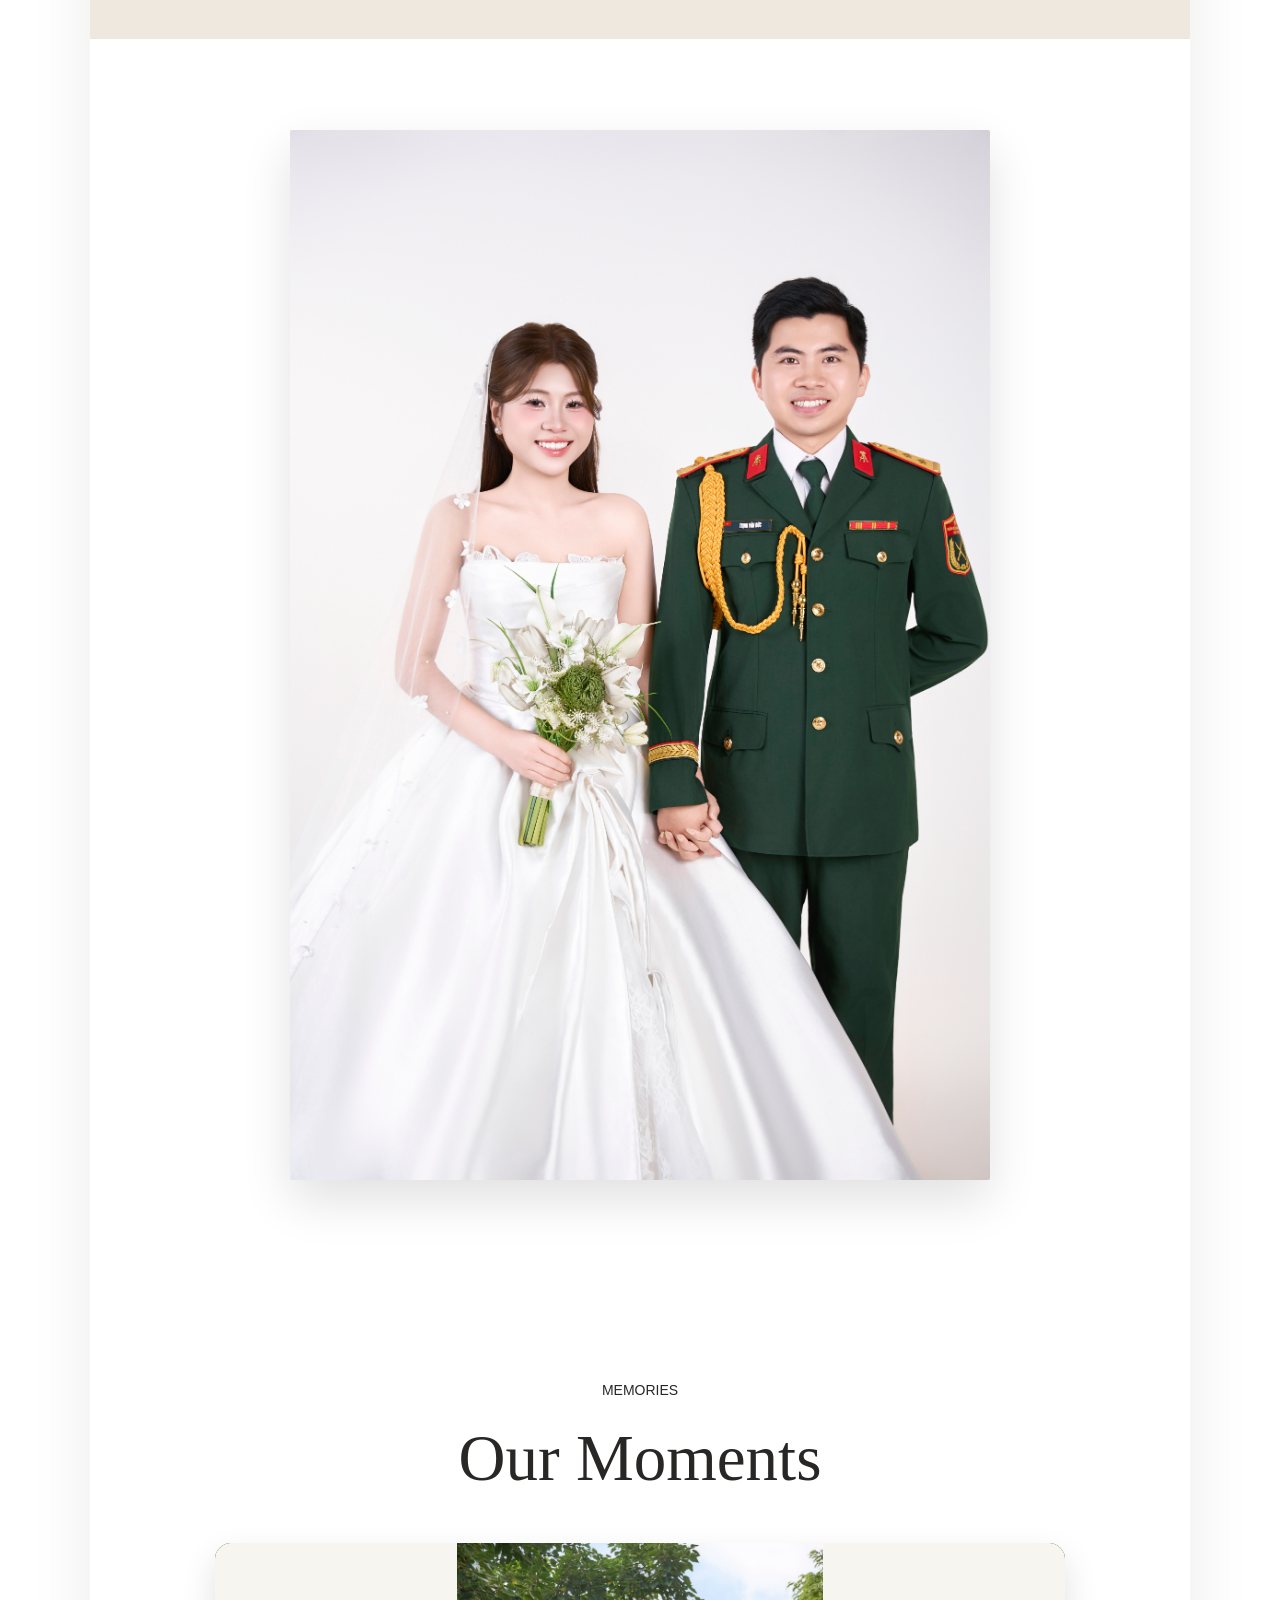
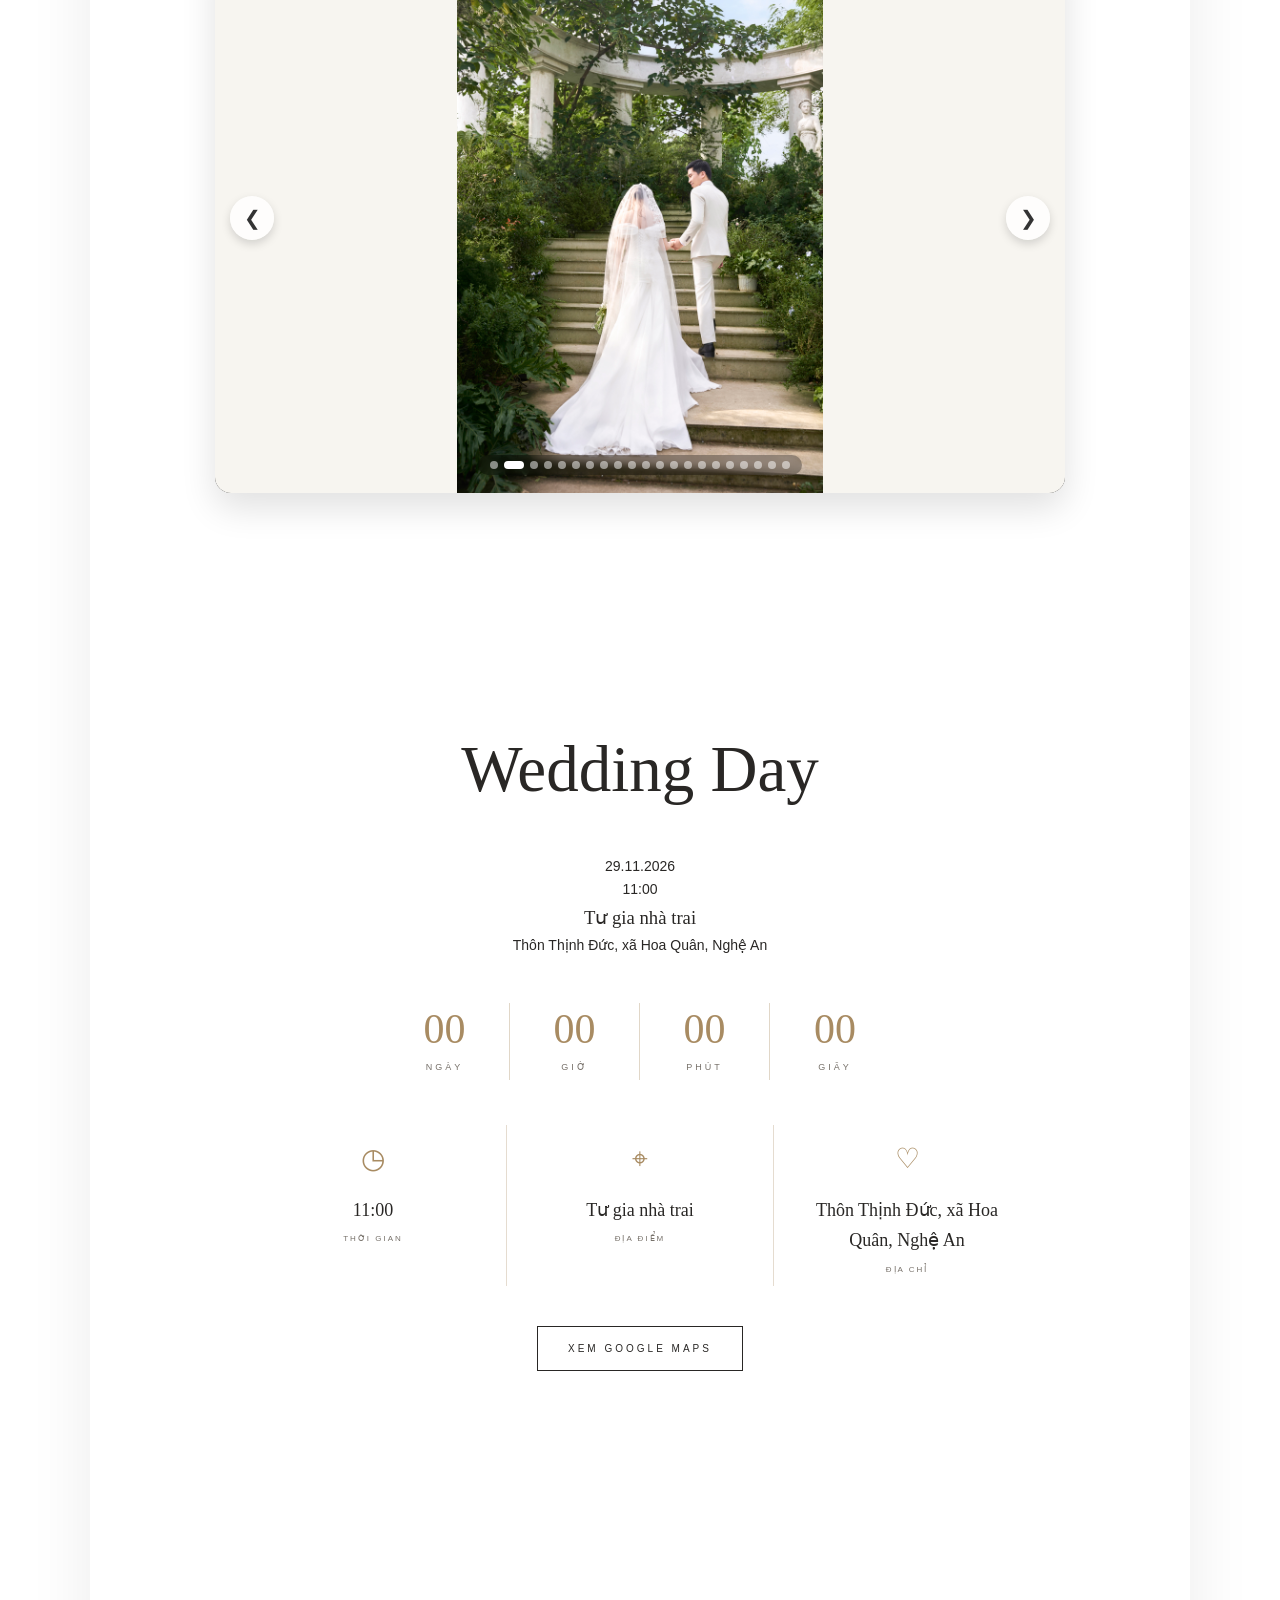
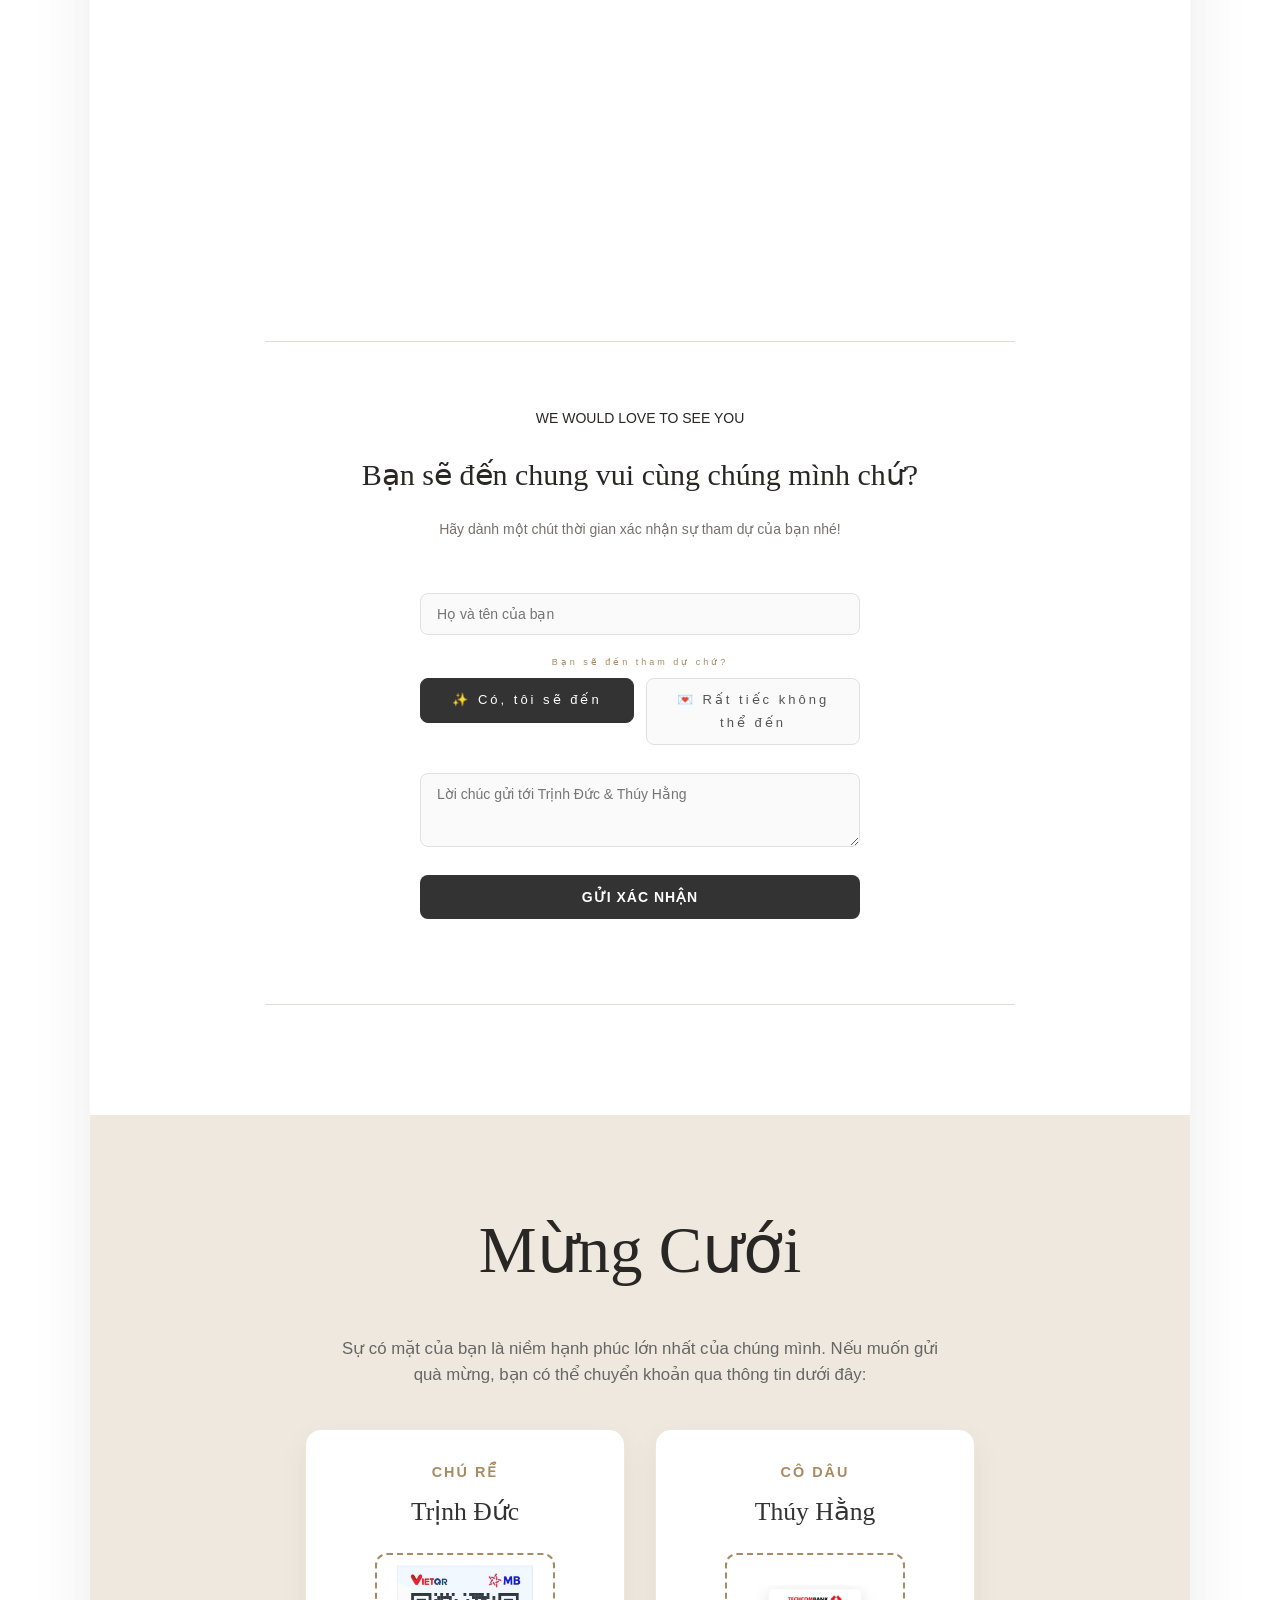
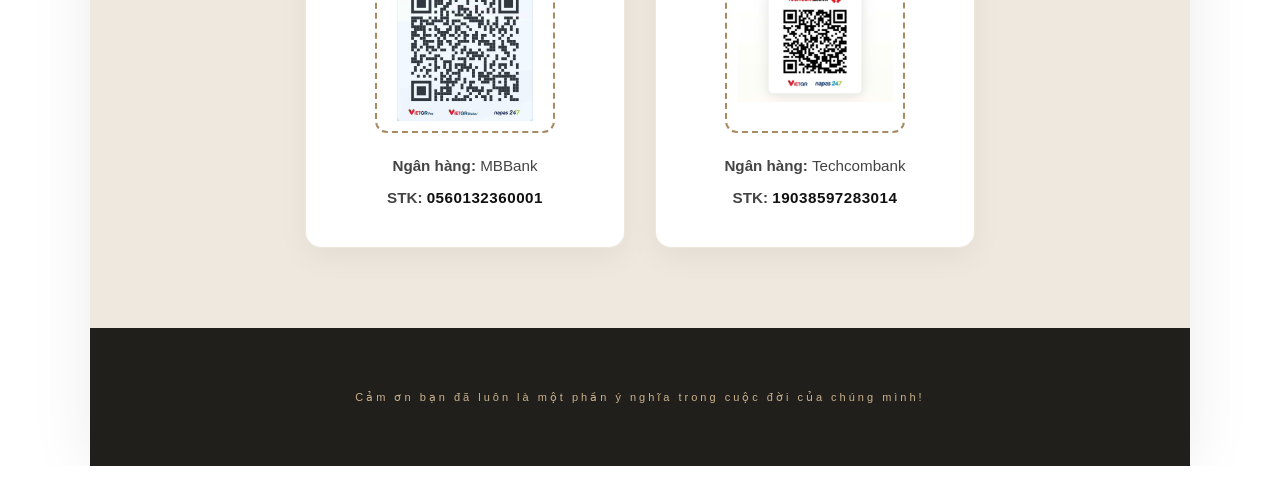
==== commit 663d56fb: "Update index.html" ====
--- a/index.html
+++ b/index.html
@@ -372,7 +372,7 @@
                         <img src="./static/images/qr_bride.png" alt="QR Cô dâu" class="qr-code">
                     </div>
                     <div class="bank-info">
-                        <p><strong>Ngân hàng:</strong> Vietcombank</p>
+                        <p><strong>Ngân hàng:</strong> Techcombank</p>
                         <p><strong>STK:</strong> <span class="account-num">19038597283014</span></p>
                     </div>
                 </div>
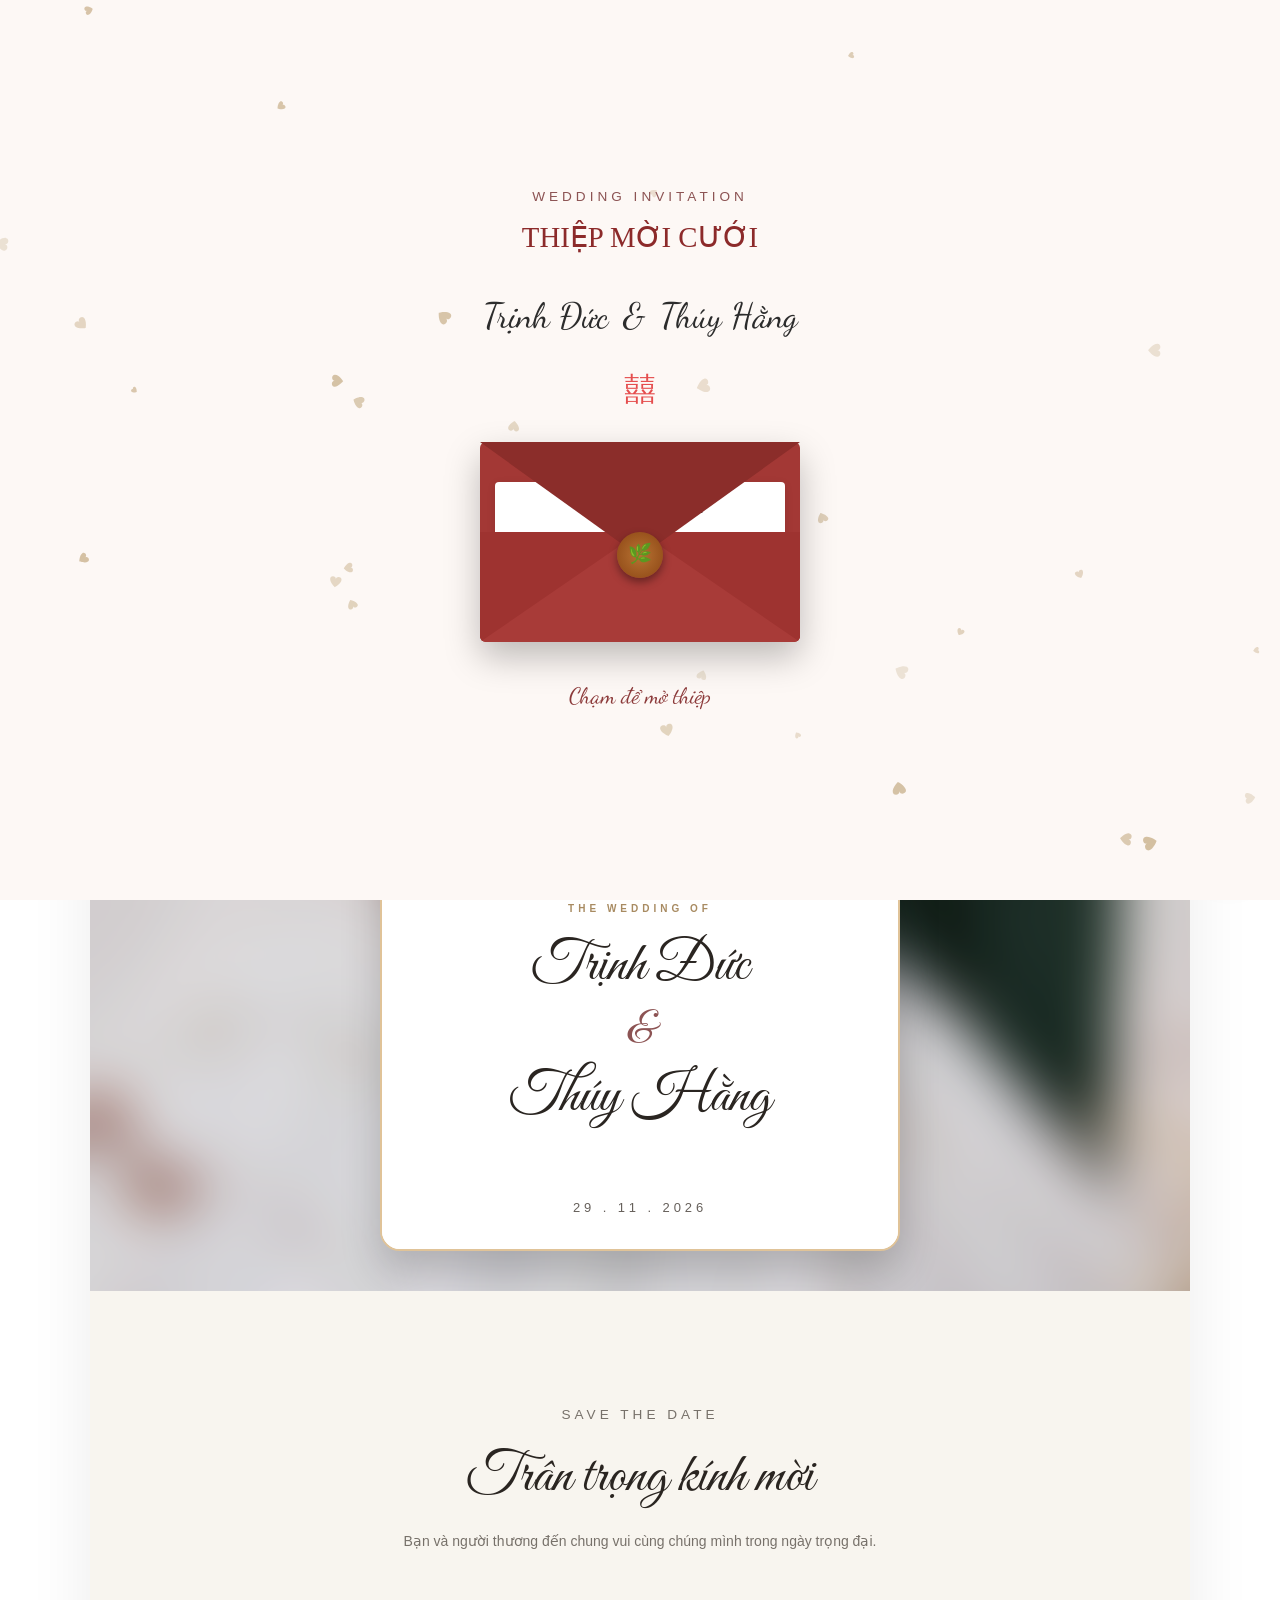
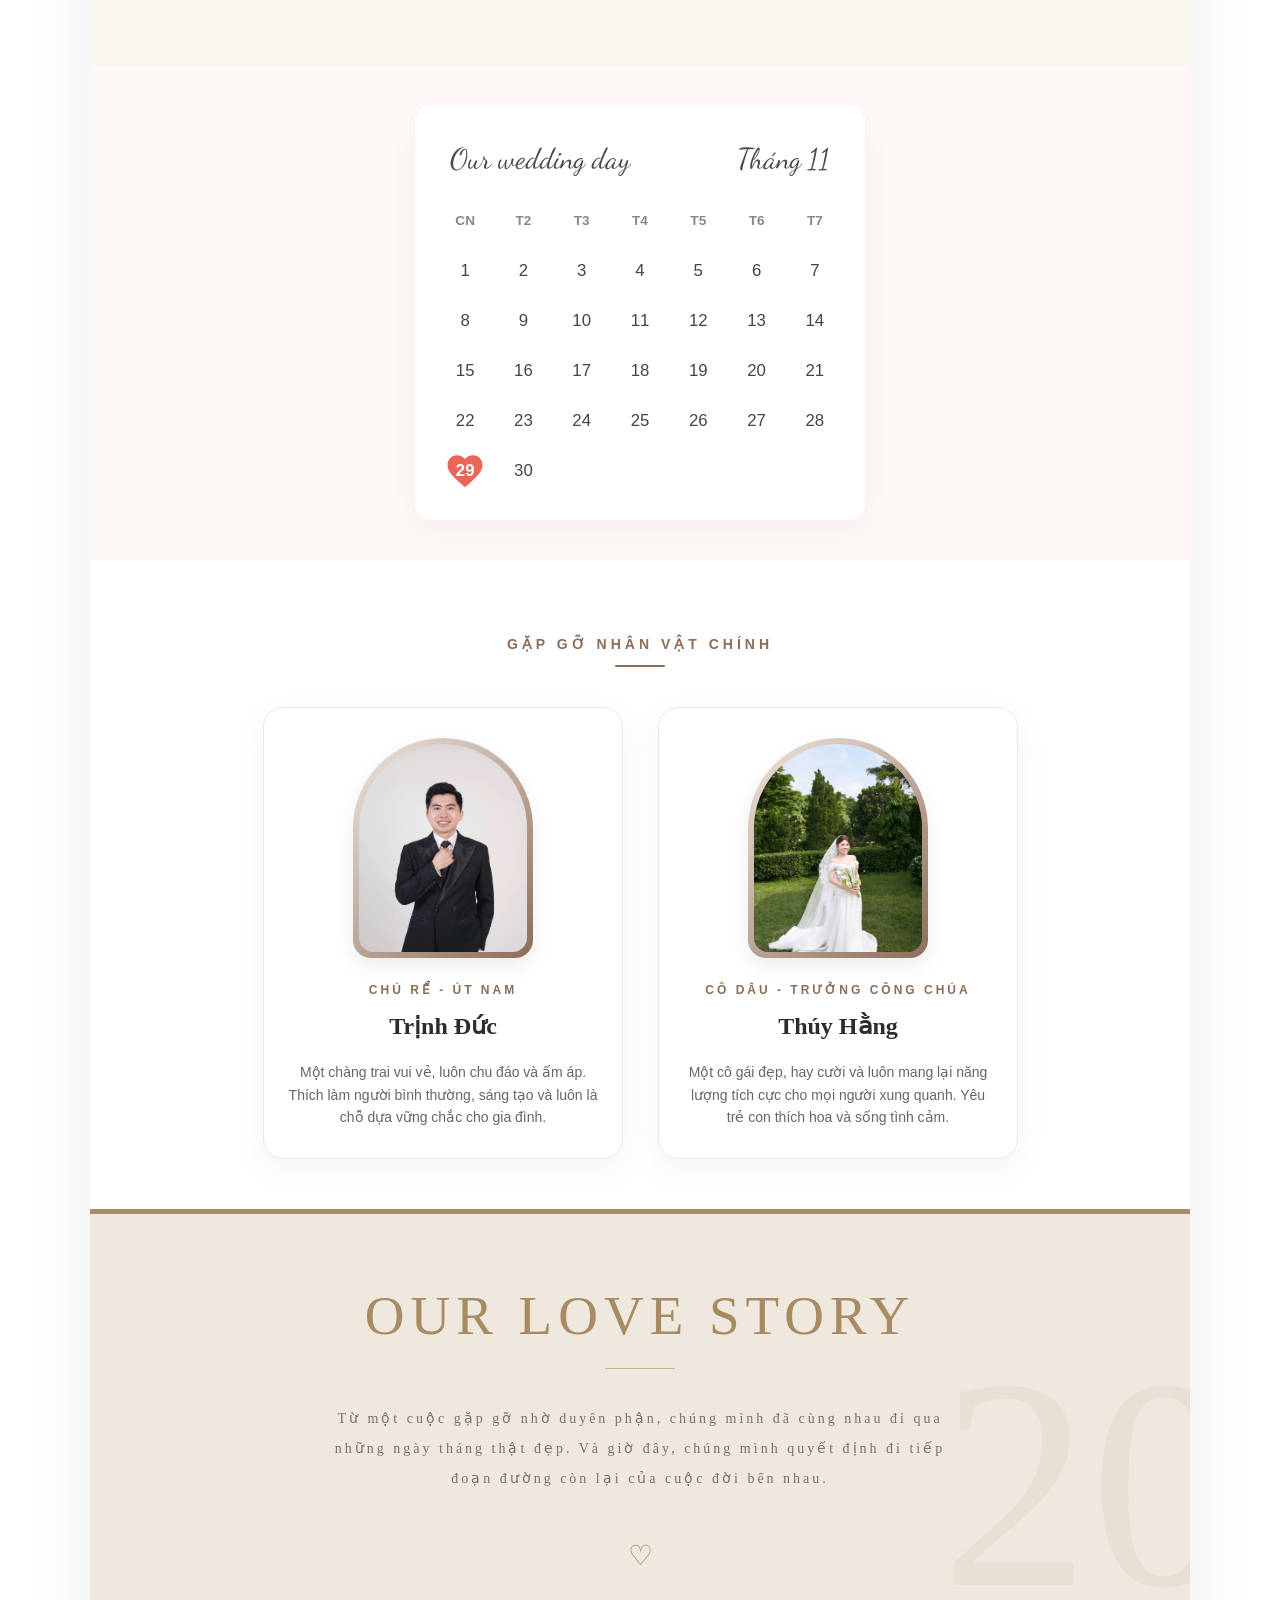
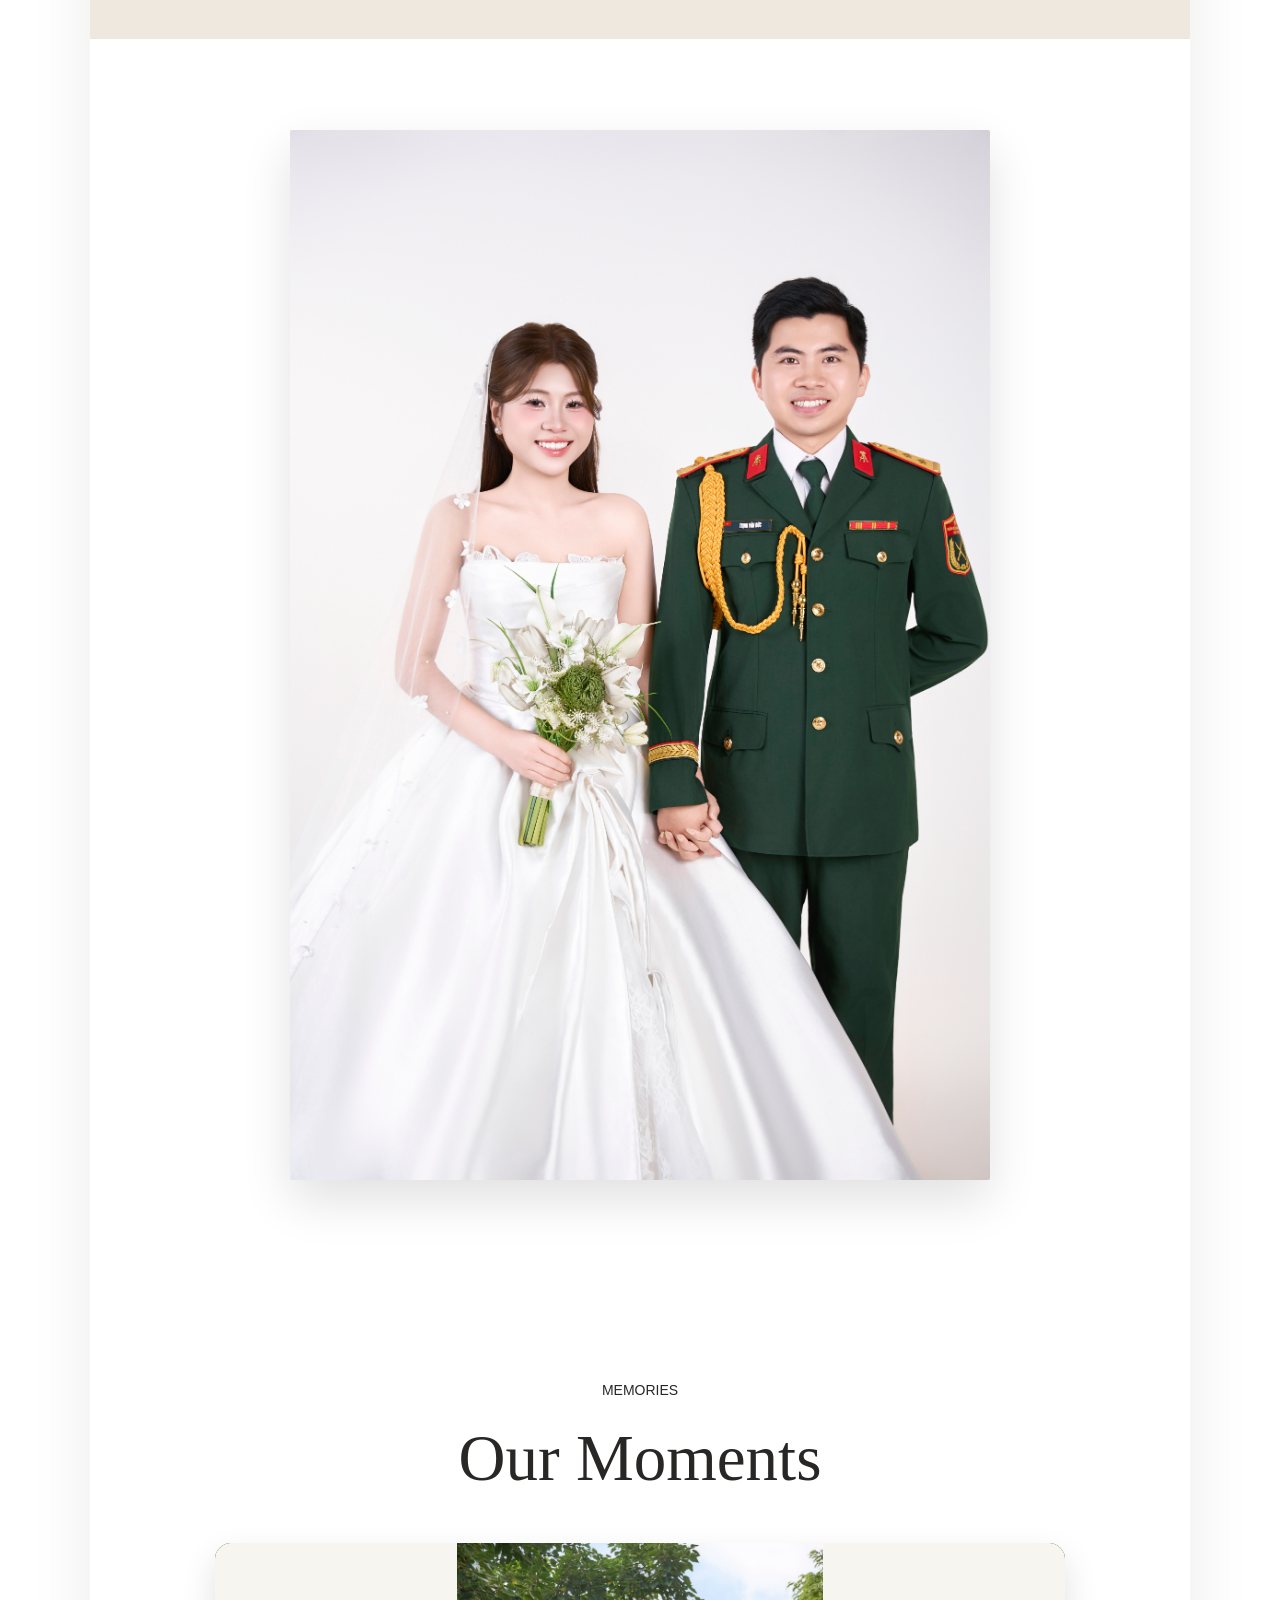
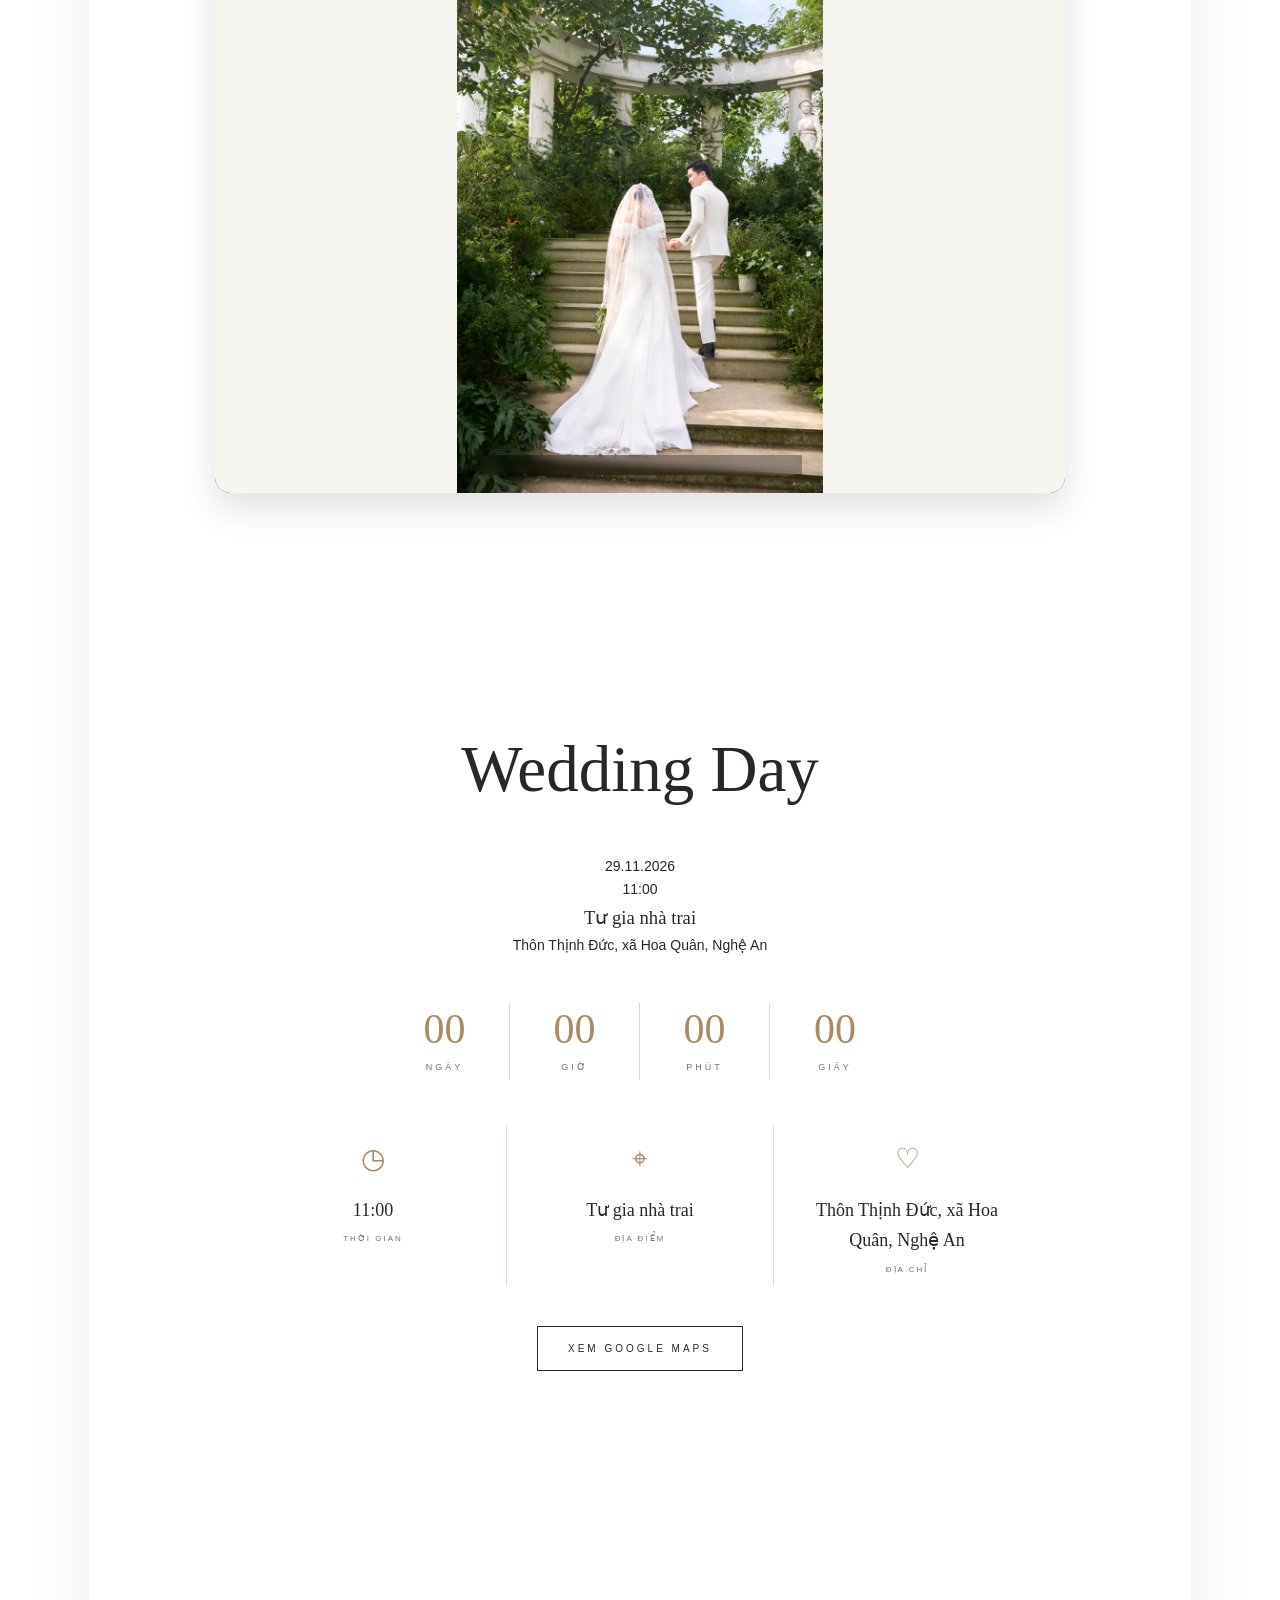
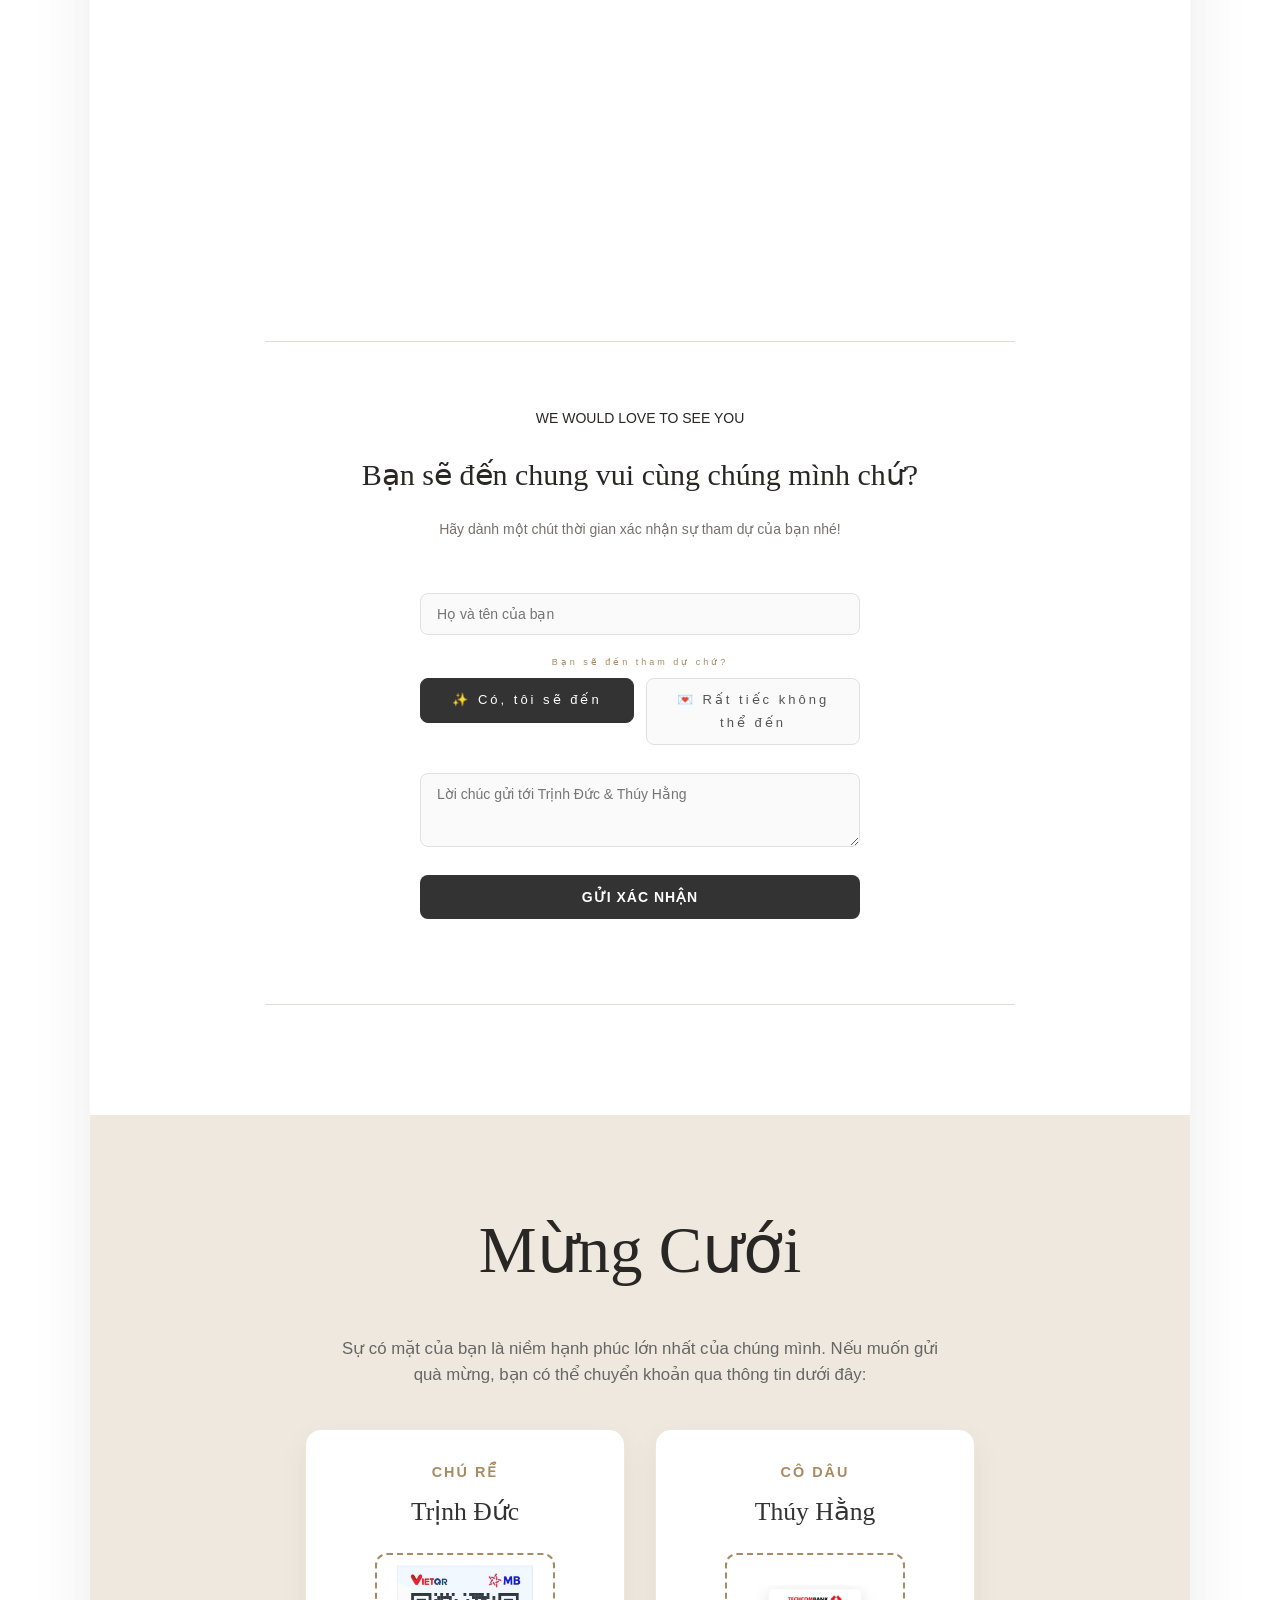
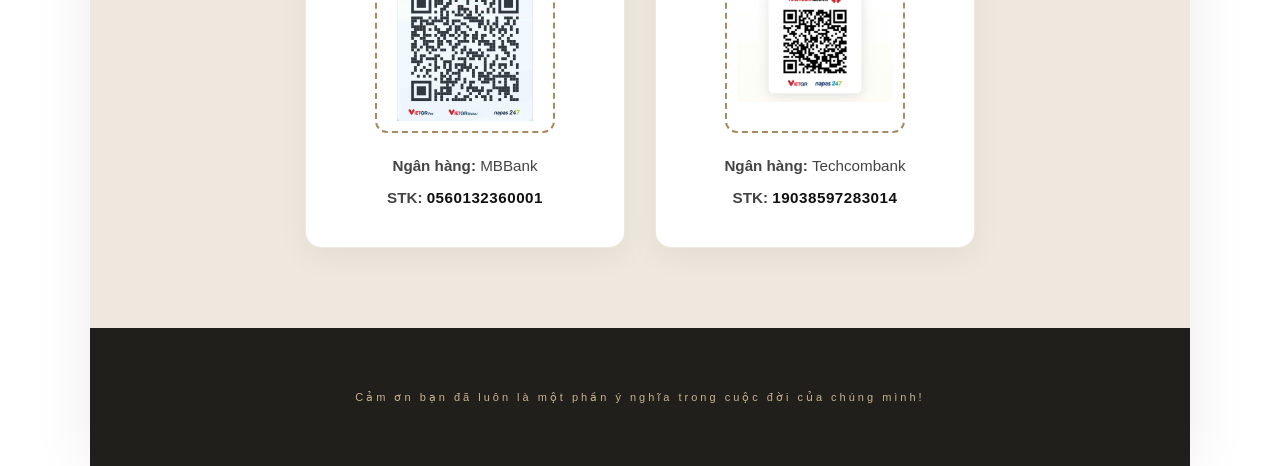
==== commit 02fe1e75: "Update index.html" ====
--- a/index.html
+++ b/index.html
@@ -191,25 +191,25 @@
 
     <section class="love-story-section">
 
-    <div class="love-story-inner">
-
-        <p class="love-story-label">OUR LOVE STORY</p>
-
-        <div class="love-story-line"></div>
-
-        <p class="love-story-text">
-            Từ một cuộc gặp gỡ nhờ duyên phận,
-            chúng mình đã cùng nhau đi qua
-            những ngày tháng thật đẹp. Và giờ đây, chúng mình quyết định
-            đi tiếp đoạn đường còn lại của cuộc đời
-            bên nhau.
-        </p>
-
-        <div class="love-story-symbol">♡</div>
-
-    </div>
-
-</section>
+        <div class="love-story-inner">
+    
+            <p class="love-story-label">OUR LOVE STORY</p>
+    
+            <div class="love-story-line"></div>
+    
+            <p class="love-story-text">
+                Từ một cuộc gặp gỡ nhờ duyên phận,
+                chúng mình đã cùng nhau đi qua
+                những ngày tháng thật đẹp. Và giờ đây, chúng mình quyết định
+                đi tiếp đoạn đường còn lại của cuộc đời
+                bên nhau.
+            </p>
+    
+            <div class="love-story-symbol">♡</div>
+    
+        </div>
+
+    </section>
 
     <!-- ẢNH CÔ DÂU & CHÚ RỂ -->
     <section class="couple-photo">
--- a/static/css/style.css
+++ b/static/css/style.css
@@ -2121,48 +2121,6 @@
 }
 
 /* =====================================================
-   HIỆU ỨNG CUỘN ĐẾN ĐÂU HIỆN CHỮ ĐẾN ĐÓ (SCROLL REVEAL)
-   ===================================================== */
-
-/* Trạng thái mặc định: Ẩn chữ */
-.scroll-reveal {
-    opacity: 0;
-    transition: transform 1s cubic-bezier(0.16, 1, 0.3, 1), opacity 1s ease;
-    will-change: transform, opacity;
-}
-
-/* 1. Hiệu ứng trượt từ bên Trái vào */
-.reveal-left {
-    transform: translateX(-60px);
-}
-
-/* 2. Hiệu ứng trượt từ bên Phải vào */
-.reveal-right {
-    transform: translateX(60px);
-}
-
-/* 3. Hiệu ứng trượt từ Dưới lên & Phóng to nhẹ */
-.reveal-up {
-    transform: translateY(40px) scale(0.95);
-}
-
-/* 4. Hiệu ứng Trượt từ Trên xuống */
-.reveal-down {
-    transform: translateY(-40px);
-}
-
-/* KHI CUỘN TỚI (KÍCH HOẠT CLASS .active) */
-.scroll-reveal.active {
-    opacity: 1;
-    transform: translate(0) scale(1);
-}
-
-/* Độ trễ (Delay) giúp các dòng chữ hiện ra nối tiếp nhau mượt mà */
-.delay-1 { transition-delay: 0.1s; }
-.delay-2 { transition-delay: 0.35s; }
-.delay-3 { transition-delay: 0.6s; }
-
-/* =====================================================
    LỊCH ĐÁNH DẤU NGÀY CƯỚI (WEDDING CALENDAR)
    ===================================================== */
 .wedding-calendar-section {
@@ -2256,7 +2214,7 @@
     100% { transform: scale(1); }
 }
 
-/* =====================================================
+/* /* =====================================================
    TỐI ƯU GIAO DIỆN SECTION OUR LOVE STORY
    ===================================================== */
 .love-story-section {
@@ -2308,7 +2266,7 @@
     font-weight: 400;
     text-align: center;
     letter-spacing: 0.2px;
-}
+} */
 
 /* Mốc thời gian (Timeline Highlights) giúp trang sống động */
 .story-highlights {
@@ -2948,7 +2906,7 @@
   .next-btn { right: 8px; }
 }
 
-/* ==========================================
+/* /* ==========================================
    SCROLL REVEAL ANIMATIONS (HIỆU ỨNG CUỘN TRANG)
    ========================================== */
 /* Trạng thái mặc định trước khi cuộn tới */
@@ -2969,4 +2927,47 @@
 /* Tùy chọn hiệu ứng xuất hiện nối tiếp cho các thẻ con (Stagger effect) */
 .reveal-delay-1 { transition-delay: 0.15s; }
 .reveal-delay-2 { transition-delay: 0.3s; }
-.reveal-delay-3 { transition-delay: 0.45s; }
+.reveal-delay-3 { transition-delay: 0.45s; } */
+
+/* =====================================================
+   HIỆU ỨNG CUỘN ĐẾN ĐÂU HIỆN CHỮ ĐẾN ĐÓ (SCROLL REVEAL)
+   ===================================================== */
+
+/* Trạng thái mặc định: Ẩn chữ */
+.scroll-reveal {
+    opacity: 0;
+    transition: transform 1s cubic-bezier(0.16, 1, 0.3, 1), opacity 1s ease;
+    will-change: transform, opacity;
+}
+
+/* 1. Hiệu ứng trượt từ bên Trái vào */
+.reveal-left {
+    transform: translateX(-60px);
+}
+
+/* 2. Hiệu ứng trượt từ bên Phải vào */
+.reveal-right {
+    transform: translateX(60px);
+}
+
+/* 3. Hiệu ứng trượt từ Dưới lên & Phóng to nhẹ */
+.reveal-up {
+    transform: translateY(40px) scale(0.95);
+}
+
+/* 4. Hiệu ứng Trượt từ Trên xuống */
+.reveal-down {
+    transform: translateY(-40px);
+}
+
+/* KHI CUỘN TỚI (KÍCH HOẠT CLASS .active) */
+.scroll-reveal.active {
+    opacity: 1;
+    transform: translate(0) scale(1);
+}
+
+/* Độ trễ (Delay) giúp các dòng chữ hiện ra nối tiếp nhau mượt mà */
+.delay-1 { transition-delay: 0.1s; }
+.delay-2 { transition-delay: 0.35s; }
+.delay-3 { transition-delay: 0.6s; }
+
